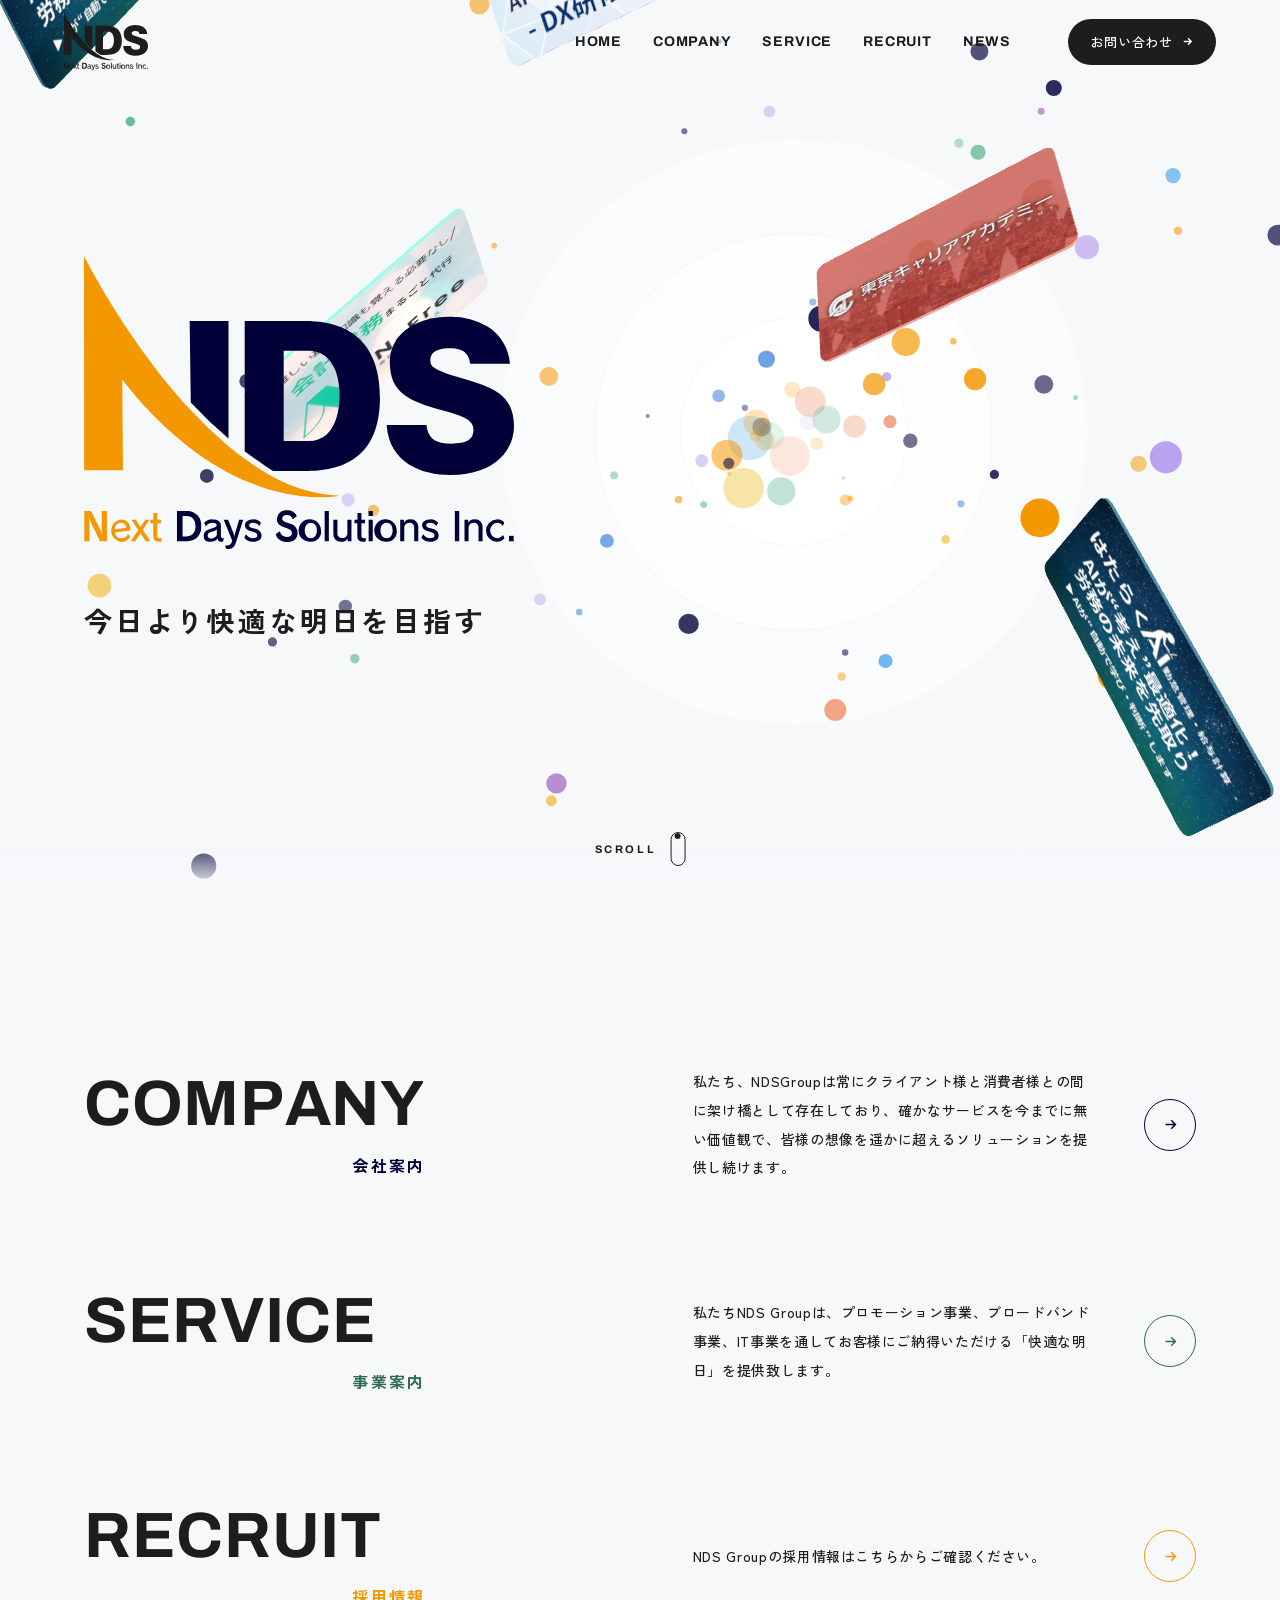
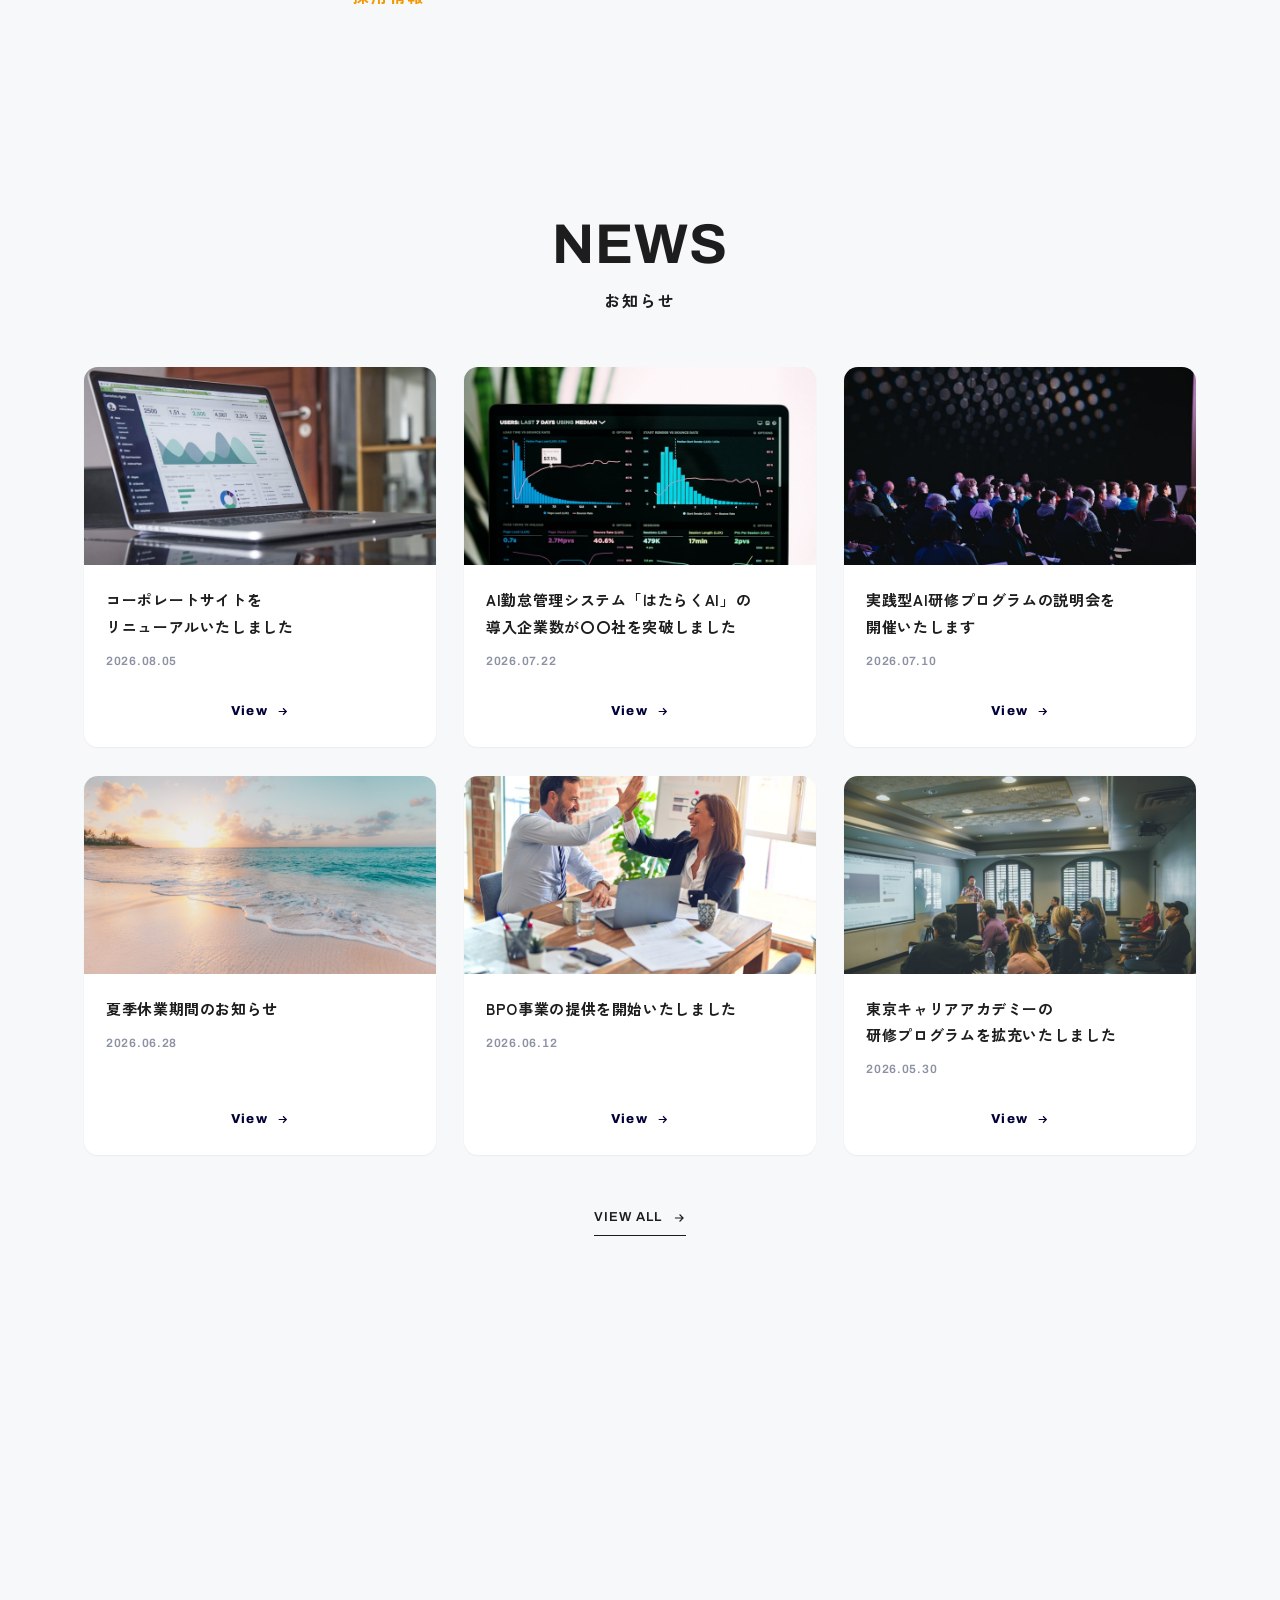
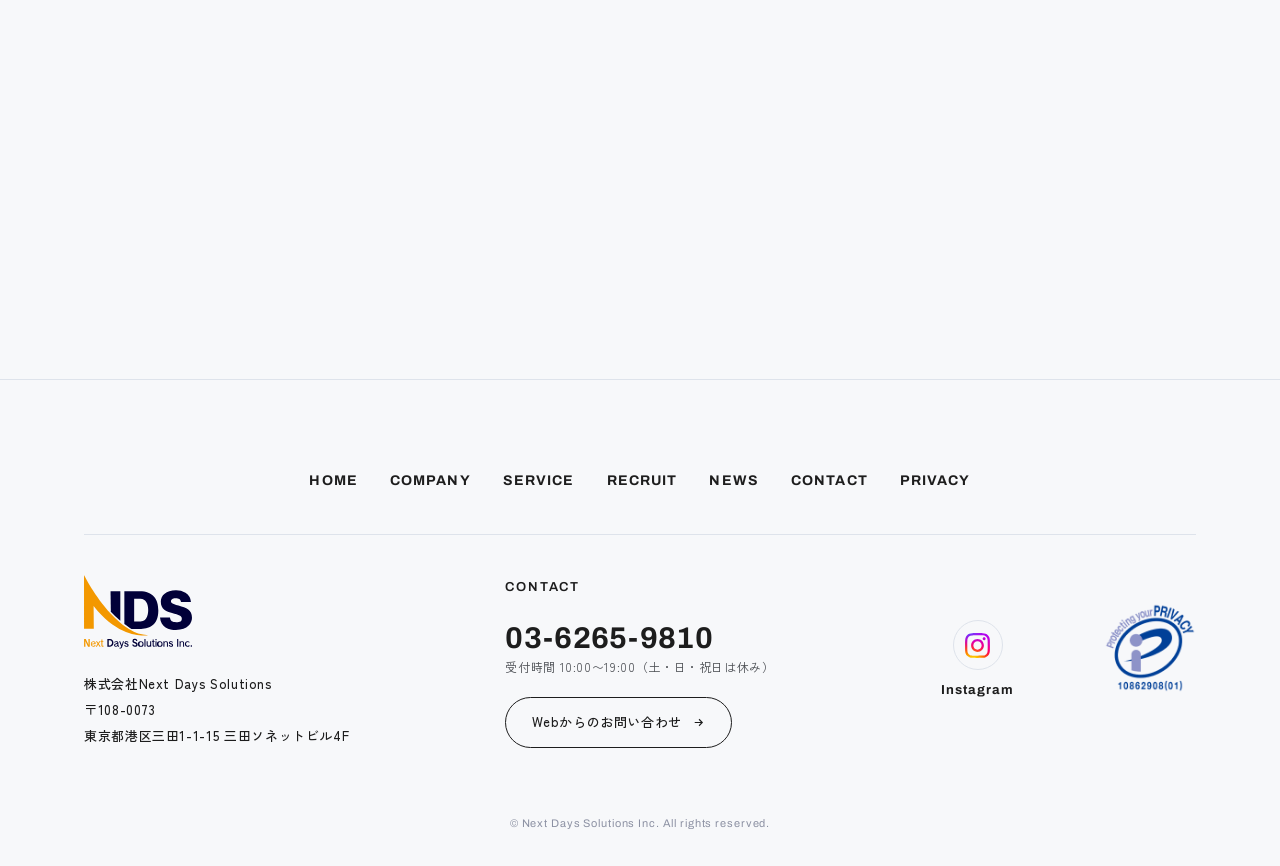
==== index.html @ 4b9d75e2 "Replace with new NDS website" ====
<!DOCTYPE html>
<html lang="ja">

<head>
  <meta charset="UTF-8">
  <meta name="viewport" content="width=device-width, initial-scale=1">
  <title>株式会社Next Days Solutions｜今日より快適な明日を目指す</title>
  <meta name="description" content="株式会社Next Days Solutions（ネクストデイズソリューションズ）は、AIサービス・キャリア支援・研修事業を通じて、今日より快適な明日を提供します。">

  <link rel="icon" type="image/png" href="image/favicon.png">
  <link rel="apple-touch-icon" href="image/favicon.png">

  <link rel="preconnect" href="https://fonts.googleapis.com">
  <link rel="preconnect" href="https://fonts.gstatic.com" crossorigin>
  <link href="https://fonts.googleapis.com/css2?family=Archivo:wght@500;600;700;800&family=Zen+Kaku+Gothic+New:wght@400;500;700;900&display=swap" rel="stylesheet">

  <link rel="stylesheet" href="css/base.css">
  <link rel="stylesheet" href="css/layout.css">
  <link rel="stylesheet" href="css/home.css">
  <link rel="stylesheet" href="css/splash.css">

  <script>
    /*
     * オープニングを再生する可能性がある間は、描画前に TOP を伏せておく。
     * DOMContentLoaded を待つと、その一瞬だけ TOP が見えてしまう。
     */
    (function () {
      var play = true;

      try {
        if (sessionStorage.getItem('nds_splash_shown')) play = false;
      } catch (e) { /* 取得できない場合は再生する */ }

      if (window.matchMedia('(prefers-reduced-motion: reduce)').matches) play = false;

      if (play) document.documentElement.className += ' splash-pending';
    })();
  </script>
</head>

<body>

  <!-- ============ オープニング ============ -->
  <div class="splash" aria-hidden="true">
    <span class="splash__ring"></span>
    <div class="splash__logo">
      <svg xmlns="http://www.w3.org/2000/svg" viewBox="0 0 71.72985 48.90389">
          <path class="lg-hole" d="M37.45639,15.80941H33.313V30.871h4.14336c5.17922,0,5.17922-6.75273,5.17922-7.65539C42.63561,19.32578,41.14654,15.80941,37.45639,15.80941Z" />
          <path class="lg-text" d="M36.87382,10.83039H26.80667V32.56653c.9951.72152,3.70022,2.66542,4.72764,3.28349h5.33951c5.85881,0,12.49479-1.8674,12.49479-12.26074C49.36861,16.245,46.0342,10.83039,36.87382,10.83039ZM37.45639,30.871H33.313V15.80941h4.14336c3.69015,0,5.17922,3.51637,5.17922,7.40617C42.63561,24.11824,42.63561,30.871,37.45639,30.871Z" />
          <path class="lg-text" d="M62.76347,20.3216c-4.56427-1.36923-4.98517-1.86714-4.98517-2.925,0-1.77374,2.03933-1.99161,3.17221-1.99161,1.84531,0,3.26972.52894,3.46375,2.58266h6.636a8.01694,8.01694,0,0,0-3.6578-6.19246,12.43437,12.43437,0,0,0-6.40909-1.64926c-6.40961,0-9.97036,3.54745-9.97036,7.53066,0,5.16589,3.23688,6.59722,9.03154,8.122,4.27271,1.12027,4.92,1.96056,4.92,3.20505,0,1.58715-1.03584,2.30319-3.72246,2.30319-2.58959,0-3.8518-.84026-4.111-3.11214h-6.636c.38858,6.41061,5.98869,8.34012,10.58531,8.34012,7.93052,0,10.64949-4.60585,10.64949-8.09117C71.72985,22.998,68.13672,21.93978,62.76347,20.3216Z" />
          <path class="lg-text" d="M24.09977,30.45879V10.83039H17.626l.18829,13.62842A68.4026,68.4026,0,0,0,24.09977,30.45879Z" />
          <path class="lg-mark" d="M24.09977,31.72867a68.40114,68.40114,0,0,1-6.28547-6C7.13805,14.24166,0,0,0,0L.02566,35.73846H6.50455L6.37716,20.62373C24.66364,44.01189,42.63561,39.98844,42.63561,39.98844A26.39159,26.39159,0,0,1,29.84113,35.85c-1.02742-.61807-2.03936-1.29208-3.03446-2.0136Q25.43068,32.8387,24.09977,31.72867Z" />
          <path class="lg-mark" d="M2.68314,47.59078,1.248,44.68006A8.36205,8.36205,0,0,1,.8317,43.49642H.81313c.031.31687.11806,1.16422.11806,1.753v2.34138H.05513V42.54566H1.16722L2.60239,45.437a6.66053,6.66053,0,0,1,.45971,1.15775l.02487.00647a14.25209,14.25209,0,0,1-.13049-1.63645V42.54566h.86976v5.04512Z" />
          <path class="lg-mark" d="M5.1425,46.1419a1.04146,1.04146,0,0,0,1.081.95093,1.25428,1.25428,0,0,0,1.13074-.69863l.34787.4528A1.66623,1.66623,0,0,1,6.18,47.66847a1.87866,1.87866,0,0,1-.01857-3.73218A1.55845,1.55845,0,0,1,7.727,45.68261v.11006Zm1.01269-1.63645A1.01851,1.01851,0,0,0,5.13006,45.6051l1.94454-.27172A.88539.88539,0,0,0,6.15519,44.50545Z" />
          <path class="lg-mark" d="M10.31079,47.59078l-.8822-1.34531-.88841,1.34531H7.7884l1.2488-1.88227L7.90645,44.014H8.652l.78279,1.18364L10.2176,44.014h.7207L9.82621,45.68261l1.24871,1.90817Z" />
          <path class="lg-mark" d="M12.87611,47.66847c-.98782,0-1.32955-.21994-1.32955-1.0155V44.57666H11.062V44.014h.50945V42.88842h.6523V44.014h.60885v.56269h-.60885V46.5235c0,.50459.0994.54344.79522.54344Z" />
          <path class="lg-text" d="M17.28,47.59078H15.5094V42.54566h1.74582a2.27186,2.27186,0,0,1,2.28627,2.52248A2.26392,2.26392,0,0,1,17.28,47.59078Zm-.13662-4.23013h-.702V46.7758h.72691c.90085,0,1.44131-.69847,1.44131-1.71414C18.60956,43.99455,18.038,43.36065,17.14338,43.36065Z" />
          <path class="lg-text" d="M23.19991,47.62962a1.19168,1.19168,0,0,1-.25477.03237.58064.58064,0,0,1-.63986-.49812,1.51754,1.51754,0,0,1-1.26737.5046c-.702,0-1.05-.34276-1.06243-.938v-.03867c0-.69216.45357-1.04139,1.19284-1.20971.50945-.12282.963-.31686.963-.51737,0-.3557-.25476-.46576-.73313-.46576a1.39021,1.39021,0,0,0-1.06856.56917l-.292-.51738a1.74471,1.74471,0,0,1,1.404-.61447c.90085,0,1.39787.32333,1.39787,1.08023v1.701c0,.24583.11806.35588.30443.35588a.744.744,0,0,0,.19259-.03237Zm-1.03756-2.018a1.94989,1.94989,0,0,1-.82623.36865c-.4287.10988-.702.24582-.702.64684v.03885c.01857.29744.19259.44633.54667.44633a1.07167,1.07167,0,0,0,.9816-.57581Z" />
          <path class="lg-text" d="M25.31779,47.869c-.24855.75672-.67095,1.03491-1.59667,1.03491l-.18016-.61447h.09941c.72069,0,.86354-.14225,1.08721-.79557L23.31107,44.014H24.038l.86976,2.14735a3.40376,3.40376,0,0,1,.12427.40749c.01866.09063.031.17462.04344.2523h.00622a4.61273,4.61273,0,0,1,.14293-.65979l.65852-2.14735h.67716Z" />
          <path class="lg-text" d="M28.19989,47.66847a1.75316,1.75316,0,0,1-1.46-.72453l.30442-.5368a1.45518,1.45518,0,0,0,1.168.67274c.47215,0,.70826-.16184.70826-.44633,0-.33646-.2672-.51755-.90707-.6598-.82631-.18108-1.16174-.54974-1.16174-1.04786,0-.58211.47836-.9896,1.32324-.9896a1.55486,1.55486,0,0,1,1.342.58211l-.28577.524a1.25467,1.25467,0,0,0-1.06243-.54991c-.41005,0-.63987.14872-.63987.40749,0,.23936.15528.37513.73305.51108.92572.207,1.34821.56916,1.34821,1.216C29.61019,47.28039,29.14417,47.66847,28.19989,47.66847Z" />
          <path class="lg-text" d="M33.8462,47.71378a1.84212,1.84212,0,0,1-1.88245-1.31311l.69591-.48518a1.32971,1.32971,0,0,0,1.18654.97683c.54667,0,.845-.25877.845-.64685,0-.36235-.21125-.57563-.72078-.76984l-.70187-.25213c-.75809-.28466-1.106-.65332-1.106-1.37137a1.48457,1.48457,0,0,1,1.64633-1.42947,1.60433,1.60433,0,0,1,1.68372,1.00255l-.67725.5046a.98593.98593,0,0,0-.9753-.71158c-.522,0-.78909.26525-.78909.58875,0,.27155.18024.45264.61516.60154l.74548.25212a1.52224,1.52224,0,0,1,1.2178,1.48773C35.62941,47.1315,34.98929,47.71378,33.8462,47.71378Z" />
          <path class="lg-text" d="M37.8403,47.66847a1.874,1.874,0,1,1,1.70221-1.86933A1.67528,1.67528,0,0,1,37.8403,47.66847Zm0-3.15007c-.57155,0-1.0126.47222-1.0126,1.28074,0,.802.441,1.29369,1.0126,1.29369.59642,0,1.0126-.4787,1.0126-1.29369C38.8529,44.99062,38.43672,44.5184,37.8403,44.5184Z" />
          <path class="lg-text" d="M40.14455,47.59078V42.54566h.702v5.04512Z" />
          <path class="lg-text" d="M43.99,47.59078v-.485a1.23883,1.23883,0,0,1-1.137.56269,1.17574,1.17574,0,0,1-1.25485-1.20954V44.014h.67717v2.28312a.71152.71152,0,0,0,.74548.76337.923.923,0,0,0,.91329-.65979V44.014h.68347v3.57681Z" />
          <path class="lg-text" d="M46.92782,47.66847c-.98773,0-1.32947-.21994-1.32947-1.0155V44.57666h-.48449V44.014h.50937V42.88842h.65229V44.014h.60886v.56269h-.60886V46.5235c0,.50459.09949.54344.79523.54344Z" />
          <path class="lg-text" d="M47.46819,43.393v-.84736h.72061V43.393Zm.01244,4.19776V44.014h.6896v3.57681Z" />
          <path class="lg-text" d="M50.46852,47.66847a1.874,1.874,0,1,1,1.70221-1.86933A1.67528,1.67528,0,0,1,50.46852,47.66847Zm0-3.15007c-.57155,0-1.0126.47222-1.0126,1.28074,0,.802.44105,1.29369,1.0126,1.29369.59642,0,1.0126-.4787,1.0126-1.29369C51.48112,44.99062,51.06494,44.5184,50.46852,44.5184Z" />
          <path class="lg-text" d="M55.084,47.59078V45.28159a.70835.70835,0,0,0-.74548-.76319.92043.92043,0,0,0-.91329.65979v2.41259h-.67716V44.014h.62129v.49148a1.21053,1.21053,0,0,1,1.14309-.56916,1.18422,1.18422,0,0,1,1.24872,1.23542v2.41907Z" />
          <path class="lg-text" d="M57.74855,47.66847a1.75373,1.75373,0,0,1-1.46013-.72453l.30443-.5368a1.45554,1.45554,0,0,0,1.168.67274c.47223,0,.70834-.16184.70834-.44633,0-.33646-.26712-.51755-.90715-.6598-.82623-.18108-1.16166-.54974-1.16166-1.04786,0-.58211.47836-.9896,1.32333-.9896a1.555,1.555,0,0,1,1.3419.58211l-.28586.524a1.2544,1.2544,0,0,0-1.06234-.54991c-.41,0-.63986.14872-.63986.40749,0,.23936.15536.37513.733.51108.92572.207,1.34821.56916,1.34821,1.216C59.15877,47.28039,58.69284,47.66847,57.74855,47.66847Z" />
          <path class="lg-text" d="M61.86029,47.59078V42.54566h.73321v5.04512Z" />
          <path class="lg-text" d="M65.81121,47.59078V45.28159a.70836.70836,0,0,0-.74549-.76319.92043.92043,0,0,0-.91328.65979v2.41259h-.67717V44.014h.62129v.49148a1.21055,1.21055,0,0,1,1.1431-.56916,1.18422,1.18422,0,0,1,1.24872,1.23542v2.41907Z" />
          <path class="lg-text" d="M68.81136,47.66847a1.86981,1.86981,0,0,1,0-3.73218,1.64061,1.64061,0,0,1,1.29216.52384l-.24225.56934a1.14253,1.14253,0,0,0-.96916-.51107,1.29149,1.29149,0,0,0,.00613,2.568,1.20123,1.20123,0,0,0,1.00034-.524l.24225.53049A1.59132,1.59132,0,0,1,68.81136,47.66847Z" />
          <path class="lg-text" d="M70.89806,47.59078v-.90544h.77666v.90544Z" />
      </svg>
    </div>
  </div>

  <!-- ============ ヘッダー ============ -->
  <header class="header">
    <div class="header__inner">
      <a class="header__logo" href="index.html" aria-label="株式会社Next Days Solutions ホーム">
        <svg xmlns="http://www.w3.org/2000/svg" viewBox="0 0 71.72985 48.90389" role="img">
          <title>Next Days Solutions</title>
        <path class="lg-hole" d="M37.45639,15.80941H33.313V30.871h4.14336c5.17922,0,5.17922-6.75273,5.17922-7.65539C42.63561,19.32578,41.14654,15.80941,37.45639,15.80941Z" />
        <path class="lg-text" d="M36.87382,10.83039H26.80667V32.56653c.9951.72152,3.70022,2.66542,4.72764,3.28349h5.33951c5.85881,0,12.49479-1.8674,12.49479-12.26074C49.36861,16.245,46.0342,10.83039,36.87382,10.83039ZM37.45639,30.871H33.313V15.80941h4.14336c3.69015,0,5.17922,3.51637,5.17922,7.40617C42.63561,24.11824,42.63561,30.871,37.45639,30.871Z" />
        <path class="lg-text" d="M62.76347,20.3216c-4.56427-1.36923-4.98517-1.86714-4.98517-2.925,0-1.77374,2.03933-1.99161,3.17221-1.99161,1.84531,0,3.26972.52894,3.46375,2.58266h6.636a8.01694,8.01694,0,0,0-3.6578-6.19246,12.43437,12.43437,0,0,0-6.40909-1.64926c-6.40961,0-9.97036,3.54745-9.97036,7.53066,0,5.16589,3.23688,6.59722,9.03154,8.122,4.27271,1.12027,4.92,1.96056,4.92,3.20505,0,1.58715-1.03584,2.30319-3.72246,2.30319-2.58959,0-3.8518-.84026-4.111-3.11214h-6.636c.38858,6.41061,5.98869,8.34012,10.58531,8.34012,7.93052,0,10.64949-4.60585,10.64949-8.09117C71.72985,22.998,68.13672,21.93978,62.76347,20.3216Z" />
        <path class="lg-text" d="M24.09977,30.45879V10.83039H17.626l.18829,13.62842A68.4026,68.4026,0,0,0,24.09977,30.45879Z" />
        <path class="lg-mark" d="M24.09977,31.72867a68.40114,68.40114,0,0,1-6.28547-6C7.13805,14.24166,0,0,0,0L.02566,35.73846H6.50455L6.37716,20.62373C24.66364,44.01189,42.63561,39.98844,42.63561,39.98844A26.39159,26.39159,0,0,1,29.84113,35.85c-1.02742-.61807-2.03936-1.29208-3.03446-2.0136Q25.43068,32.8387,24.09977,31.72867Z" />
        <path class="lg-mark" d="M2.68314,47.59078,1.248,44.68006A8.36205,8.36205,0,0,1,.8317,43.49642H.81313c.031.31687.11806,1.16422.11806,1.753v2.34138H.05513V42.54566H1.16722L2.60239,45.437a6.66053,6.66053,0,0,1,.45971,1.15775l.02487.00647a14.25209,14.25209,0,0,1-.13049-1.63645V42.54566h.86976v5.04512Z" />
        <path class="lg-mark" d="M5.1425,46.1419a1.04146,1.04146,0,0,0,1.081.95093,1.25428,1.25428,0,0,0,1.13074-.69863l.34787.4528A1.66623,1.66623,0,0,1,6.18,47.66847a1.87866,1.87866,0,0,1-.01857-3.73218A1.55845,1.55845,0,0,1,7.727,45.68261v.11006Zm1.01269-1.63645A1.01851,1.01851,0,0,0,5.13006,45.6051l1.94454-.27172A.88539.88539,0,0,0,6.15519,44.50545Z" />
        <path class="lg-mark" d="M10.31079,47.59078l-.8822-1.34531-.88841,1.34531H7.7884l1.2488-1.88227L7.90645,44.014H8.652l.78279,1.18364L10.2176,44.014h.7207L9.82621,45.68261l1.24871,1.90817Z" />
        <path class="lg-mark" d="M12.87611,47.66847c-.98782,0-1.32955-.21994-1.32955-1.0155V44.57666H11.062V44.014h.50945V42.88842h.6523V44.014h.60885v.56269h-.60885V46.5235c0,.50459.0994.54344.79522.54344Z" />
        <path class="lg-text" d="M17.28,47.59078H15.5094V42.54566h1.74582a2.27186,2.27186,0,0,1,2.28627,2.52248A2.26392,2.26392,0,0,1,17.28,47.59078Zm-.13662-4.23013h-.702V46.7758h.72691c.90085,0,1.44131-.69847,1.44131-1.71414C18.60956,43.99455,18.038,43.36065,17.14338,43.36065Z" />
        <path class="lg-text" d="M23.19991,47.62962a1.19168,1.19168,0,0,1-.25477.03237.58064.58064,0,0,1-.63986-.49812,1.51754,1.51754,0,0,1-1.26737.5046c-.702,0-1.05-.34276-1.06243-.938v-.03867c0-.69216.45357-1.04139,1.19284-1.20971.50945-.12282.963-.31686.963-.51737,0-.3557-.25476-.46576-.73313-.46576a1.39021,1.39021,0,0,0-1.06856.56917l-.292-.51738a1.74471,1.74471,0,0,1,1.404-.61447c.90085,0,1.39787.32333,1.39787,1.08023v1.701c0,.24583.11806.35588.30443.35588a.744.744,0,0,0,.19259-.03237Zm-1.03756-2.018a1.94989,1.94989,0,0,1-.82623.36865c-.4287.10988-.702.24582-.702.64684v.03885c.01857.29744.19259.44633.54667.44633a1.07167,1.07167,0,0,0,.9816-.57581Z" />
        <path class="lg-text" d="M25.31779,47.869c-.24855.75672-.67095,1.03491-1.59667,1.03491l-.18016-.61447h.09941c.72069,0,.86354-.14225,1.08721-.79557L23.31107,44.014H24.038l.86976,2.14735a3.40376,3.40376,0,0,1,.12427.40749c.01866.09063.031.17462.04344.2523h.00622a4.61273,4.61273,0,0,1,.14293-.65979l.65852-2.14735h.67716Z" />
        <path class="lg-text" d="M28.19989,47.66847a1.75316,1.75316,0,0,1-1.46-.72453l.30442-.5368a1.45518,1.45518,0,0,0,1.168.67274c.47215,0,.70826-.16184.70826-.44633,0-.33646-.2672-.51755-.90707-.6598-.82631-.18108-1.16174-.54974-1.16174-1.04786,0-.58211.47836-.9896,1.32324-.9896a1.55486,1.55486,0,0,1,1.342.58211l-.28577.524a1.25467,1.25467,0,0,0-1.06243-.54991c-.41005,0-.63987.14872-.63987.40749,0,.23936.15528.37513.73305.51108.92572.207,1.34821.56916,1.34821,1.216C29.61019,47.28039,29.14417,47.66847,28.19989,47.66847Z" />
        <path class="lg-text" d="M33.8462,47.71378a1.84212,1.84212,0,0,1-1.88245-1.31311l.69591-.48518a1.32971,1.32971,0,0,0,1.18654.97683c.54667,0,.845-.25877.845-.64685,0-.36235-.21125-.57563-.72078-.76984l-.70187-.25213c-.75809-.28466-1.106-.65332-1.106-1.37137a1.48457,1.48457,0,0,1,1.64633-1.42947,1.60433,1.60433,0,0,1,1.68372,1.00255l-.67725.5046a.98593.98593,0,0,0-.9753-.71158c-.522,0-.78909.26525-.78909.58875,0,.27155.18024.45264.61516.60154l.74548.25212a1.52224,1.52224,0,0,1,1.2178,1.48773C35.62941,47.1315,34.98929,47.71378,33.8462,47.71378Z" />
        <path class="lg-text" d="M37.8403,47.66847a1.874,1.874,0,1,1,1.70221-1.86933A1.67528,1.67528,0,0,1,37.8403,47.66847Zm0-3.15007c-.57155,0-1.0126.47222-1.0126,1.28074,0,.802.441,1.29369,1.0126,1.29369.59642,0,1.0126-.4787,1.0126-1.29369C38.8529,44.99062,38.43672,44.5184,37.8403,44.5184Z" />
        <path class="lg-text" d="M40.14455,47.59078V42.54566h.702v5.04512Z" />
        <path class="lg-text" d="M43.99,47.59078v-.485a1.23883,1.23883,0,0,1-1.137.56269,1.17574,1.17574,0,0,1-1.25485-1.20954V44.014h.67717v2.28312a.71152.71152,0,0,0,.74548.76337.923.923,0,0,0,.91329-.65979V44.014h.68347v3.57681Z" />
        <path class="lg-text" d="M46.92782,47.66847c-.98773,0-1.32947-.21994-1.32947-1.0155V44.57666h-.48449V44.014h.50937V42.88842h.65229V44.014h.60886v.56269h-.60886V46.5235c0,.50459.09949.54344.79523.54344Z" />
        <path class="lg-text" d="M47.46819,43.393v-.84736h.72061V43.393Zm.01244,4.19776V44.014h.6896v3.57681Z" />
        <path class="lg-text" d="M50.46852,47.66847a1.874,1.874,0,1,1,1.70221-1.86933A1.67528,1.67528,0,0,1,50.46852,47.66847Zm0-3.15007c-.57155,0-1.0126.47222-1.0126,1.28074,0,.802.44105,1.29369,1.0126,1.29369.59642,0,1.0126-.4787,1.0126-1.29369C51.48112,44.99062,51.06494,44.5184,50.46852,44.5184Z" />
        <path class="lg-text" d="M55.084,47.59078V45.28159a.70835.70835,0,0,0-.74548-.76319.92043.92043,0,0,0-.91329.65979v2.41259h-.67716V44.014h.62129v.49148a1.21053,1.21053,0,0,1,1.14309-.56916,1.18422,1.18422,0,0,1,1.24872,1.23542v2.41907Z" />
        <path class="lg-text" d="M57.74855,47.66847a1.75373,1.75373,0,0,1-1.46013-.72453l.30443-.5368a1.45554,1.45554,0,0,0,1.168.67274c.47223,0,.70834-.16184.70834-.44633,0-.33646-.26712-.51755-.90715-.6598-.82623-.18108-1.16166-.54974-1.16166-1.04786,0-.58211.47836-.9896,1.32333-.9896a1.555,1.555,0,0,1,1.3419.58211l-.28586.524a1.2544,1.2544,0,0,0-1.06234-.54991c-.41,0-.63986.14872-.63986.40749,0,.23936.15536.37513.733.51108.92572.207,1.34821.56916,1.34821,1.216C59.15877,47.28039,58.69284,47.66847,57.74855,47.66847Z" />
        <path class="lg-text" d="M61.86029,47.59078V42.54566h.73321v5.04512Z" />
        <path class="lg-text" d="M65.81121,47.59078V45.28159a.70836.70836,0,0,0-.74549-.76319.92043.92043,0,0,0-.91328.65979v2.41259h-.67717V44.014h.62129v.49148a1.21055,1.21055,0,0,1,1.1431-.56916,1.18422,1.18422,0,0,1,1.24872,1.23542v2.41907Z" />
        <path class="lg-text" d="M68.81136,47.66847a1.86981,1.86981,0,0,1,0-3.73218,1.64061,1.64061,0,0,1,1.29216.52384l-.24225.56934a1.14253,1.14253,0,0,0-.96916-.51107,1.29149,1.29149,0,0,0,.00613,2.568,1.20123,1.20123,0,0,0,1.00034-.524l.24225.53049A1.59132,1.59132,0,0,1,68.81136,47.66847Z" />
        <path class="lg-text" d="M70.89806,47.59078v-.90544h.77666v.90544Z" />
        </svg>
      </a>

      <nav class="header__nav">
        <a href="index.html">HOME</a>
        <a href="company.html">COMPANY</a>
        <a href="service.html">SERVICE</a>
        <a href="recruit.html">RECRUIT</a>
        <a href="news.html">NEWS</a>
      </nav>

      <a class="header__cta" href="contact.html">
        お問い合わせ
        <svg width="13" height="13" viewBox="0 0 24 24" fill="none" stroke="currentColor" stroke-width="2.4" aria-hidden="true">
          <path d="M5 12h14M13 6l6 6-6 6" />
        </svg>
      </a>

      <button class="burger" type="button" aria-label="メニューを開く" aria-expanded="false" aria-controls="drawer">
        <span></span><span></span><span></span>
      </button>
    </div>
  </header>

  <!-- ============ ドロワー（SP） ============ -->
  <nav class="drawer" id="drawer">
    <ul class="drawer__list">
      <li><a href="index.html">HOME<span>ホーム</span></a></li>
      <li><a href="company.html">COMPANY<span>会社案内</span></a></li>
      <li><a href="service.html">SERVICE<span>事業案内</span></a></li>
      <li><a href="recruit.html">RECRUIT<span>採用情報</span></a></li>
      <li><a href="news.html">NEWS<span>お知らせ</span></a></li>
      <li><a href="contact.html">CONTACT<span>お問い合わせ</span></a></li>
      <li><a href="privacy.html">PRIVACY<span>個人情報保護方針</span></a></li>
    </ul>
  </nav>

  <main>

    <!-- ============ 1. ファーストビュー ============ -->
    <section class="fv">
      <canvas class="fv__scene" id="fv-scene" aria-hidden="true"></canvas>
      <canvas class="fv__cards" id="fv-cards" aria-hidden="true"></canvas>

      <div class="fv__inner">
        <h1 class="fv__logo">
          <svg xmlns="http://www.w3.org/2000/svg" viewBox="0 0 71.72985 48.90389" role="img">
            <title>株式会社Next Days Solutions</title>
          <path class="lg-hole" d="M37.45639,15.80941H33.313V30.871h4.14336c5.17922,0,5.17922-6.75273,5.17922-7.65539C42.63561,19.32578,41.14654,15.80941,37.45639,15.80941Z" />
          <path class="lg-text" d="M36.87382,10.83039H26.80667V32.56653c.9951.72152,3.70022,2.66542,4.72764,3.28349h5.33951c5.85881,0,12.49479-1.8674,12.49479-12.26074C49.36861,16.245,46.0342,10.83039,36.87382,10.83039ZM37.45639,30.871H33.313V15.80941h4.14336c3.69015,0,5.17922,3.51637,5.17922,7.40617C42.63561,24.11824,42.63561,30.871,37.45639,30.871Z" />
          <path class="lg-text" d="M62.76347,20.3216c-4.56427-1.36923-4.98517-1.86714-4.98517-2.925,0-1.77374,2.03933-1.99161,3.17221-1.99161,1.84531,0,3.26972.52894,3.46375,2.58266h6.636a8.01694,8.01694,0,0,0-3.6578-6.19246,12.43437,12.43437,0,0,0-6.40909-1.64926c-6.40961,0-9.97036,3.54745-9.97036,7.53066,0,5.16589,3.23688,6.59722,9.03154,8.122,4.27271,1.12027,4.92,1.96056,4.92,3.20505,0,1.58715-1.03584,2.30319-3.72246,2.30319-2.58959,0-3.8518-.84026-4.111-3.11214h-6.636c.38858,6.41061,5.98869,8.34012,10.58531,8.34012,7.93052,0,10.64949-4.60585,10.64949-8.09117C71.72985,22.998,68.13672,21.93978,62.76347,20.3216Z" />
          <path class="lg-text" d="M24.09977,30.45879V10.83039H17.626l.18829,13.62842A68.4026,68.4026,0,0,0,24.09977,30.45879Z" />
          <path class="lg-mark" d="M24.09977,31.72867a68.40114,68.40114,0,0,1-6.28547-6C7.13805,14.24166,0,0,0,0L.02566,35.73846H6.50455L6.37716,20.62373C24.66364,44.01189,42.63561,39.98844,42.63561,39.98844A26.39159,26.39159,0,0,1,29.84113,35.85c-1.02742-.61807-2.03936-1.29208-3.03446-2.0136Q25.43068,32.8387,24.09977,31.72867Z" />
          <path class="lg-mark" d="M2.68314,47.59078,1.248,44.68006A8.36205,8.36205,0,0,1,.8317,43.49642H.81313c.031.31687.11806,1.16422.11806,1.753v2.34138H.05513V42.54566H1.16722L2.60239,45.437a6.66053,6.66053,0,0,1,.45971,1.15775l.02487.00647a14.25209,14.25209,0,0,1-.13049-1.63645V42.54566h.86976v5.04512Z" />
          <path class="lg-mark" d="M5.1425,46.1419a1.04146,1.04146,0,0,0,1.081.95093,1.25428,1.25428,0,0,0,1.13074-.69863l.34787.4528A1.66623,1.66623,0,0,1,6.18,47.66847a1.87866,1.87866,0,0,1-.01857-3.73218A1.55845,1.55845,0,0,1,7.727,45.68261v.11006Zm1.01269-1.63645A1.01851,1.01851,0,0,0,5.13006,45.6051l1.94454-.27172A.88539.88539,0,0,0,6.15519,44.50545Z" />
          <path class="lg-mark" d="M10.31079,47.59078l-.8822-1.34531-.88841,1.34531H7.7884l1.2488-1.88227L7.90645,44.014H8.652l.78279,1.18364L10.2176,44.014h.7207L9.82621,45.68261l1.24871,1.90817Z" />
          <path class="lg-mark" d="M12.87611,47.66847c-.98782,0-1.32955-.21994-1.32955-1.0155V44.57666H11.062V44.014h.50945V42.88842h.6523V44.014h.60885v.56269h-.60885V46.5235c0,.50459.0994.54344.79522.54344Z" />
          <path class="lg-text" d="M17.28,47.59078H15.5094V42.54566h1.74582a2.27186,2.27186,0,0,1,2.28627,2.52248A2.26392,2.26392,0,0,1,17.28,47.59078Zm-.13662-4.23013h-.702V46.7758h.72691c.90085,0,1.44131-.69847,1.44131-1.71414C18.60956,43.99455,18.038,43.36065,17.14338,43.36065Z" />
          <path class="lg-text" d="M23.19991,47.62962a1.19168,1.19168,0,0,1-.25477.03237.58064.58064,0,0,1-.63986-.49812,1.51754,1.51754,0,0,1-1.26737.5046c-.702,0-1.05-.34276-1.06243-.938v-.03867c0-.69216.45357-1.04139,1.19284-1.20971.50945-.12282.963-.31686.963-.51737,0-.3557-.25476-.46576-.73313-.46576a1.39021,1.39021,0,0,0-1.06856.56917l-.292-.51738a1.74471,1.74471,0,0,1,1.404-.61447c.90085,0,1.39787.32333,1.39787,1.08023v1.701c0,.24583.11806.35588.30443.35588a.744.744,0,0,0,.19259-.03237Zm-1.03756-2.018a1.94989,1.94989,0,0,1-.82623.36865c-.4287.10988-.702.24582-.702.64684v.03885c.01857.29744.19259.44633.54667.44633a1.07167,1.07167,0,0,0,.9816-.57581Z" />
          <path class="lg-text" d="M25.31779,47.869c-.24855.75672-.67095,1.03491-1.59667,1.03491l-.18016-.61447h.09941c.72069,0,.86354-.14225,1.08721-.79557L23.31107,44.014H24.038l.86976,2.14735a3.40376,3.40376,0,0,1,.12427.40749c.01866.09063.031.17462.04344.2523h.00622a4.61273,4.61273,0,0,1,.14293-.65979l.65852-2.14735h.67716Z" />
          <path class="lg-text" d="M28.19989,47.66847a1.75316,1.75316,0,0,1-1.46-.72453l.30442-.5368a1.45518,1.45518,0,0,0,1.168.67274c.47215,0,.70826-.16184.70826-.44633,0-.33646-.2672-.51755-.90707-.6598-.82631-.18108-1.16174-.54974-1.16174-1.04786,0-.58211.47836-.9896,1.32324-.9896a1.55486,1.55486,0,0,1,1.342.58211l-.28577.524a1.25467,1.25467,0,0,0-1.06243-.54991c-.41005,0-.63987.14872-.63987.40749,0,.23936.15528.37513.73305.51108.92572.207,1.34821.56916,1.34821,1.216C29.61019,47.28039,29.14417,47.66847,28.19989,47.66847Z" />
          <path class="lg-text" d="M33.8462,47.71378a1.84212,1.84212,0,0,1-1.88245-1.31311l.69591-.48518a1.32971,1.32971,0,0,0,1.18654.97683c.54667,0,.845-.25877.845-.64685,0-.36235-.21125-.57563-.72078-.76984l-.70187-.25213c-.75809-.28466-1.106-.65332-1.106-1.37137a1.48457,1.48457,0,0,1,1.64633-1.42947,1.60433,1.60433,0,0,1,1.68372,1.00255l-.67725.5046a.98593.98593,0,0,0-.9753-.71158c-.522,0-.78909.26525-.78909.58875,0,.27155.18024.45264.61516.60154l.74548.25212a1.52224,1.52224,0,0,1,1.2178,1.48773C35.62941,47.1315,34.98929,47.71378,33.8462,47.71378Z" />
          <path class="lg-text" d="M37.8403,47.66847a1.874,1.874,0,1,1,1.70221-1.86933A1.67528,1.67528,0,0,1,37.8403,47.66847Zm0-3.15007c-.57155,0-1.0126.47222-1.0126,1.28074,0,.802.441,1.29369,1.0126,1.29369.59642,0,1.0126-.4787,1.0126-1.29369C38.8529,44.99062,38.43672,44.5184,37.8403,44.5184Z" />
          <path class="lg-text" d="M40.14455,47.59078V42.54566h.702v5.04512Z" />
          <path class="lg-text" d="M43.99,47.59078v-.485a1.23883,1.23883,0,0,1-1.137.56269,1.17574,1.17574,0,0,1-1.25485-1.20954V44.014h.67717v2.28312a.71152.71152,0,0,0,.74548.76337.923.923,0,0,0,.91329-.65979V44.014h.68347v3.57681Z" />
          <path class="lg-text" d="M46.92782,47.66847c-.98773,0-1.32947-.21994-1.32947-1.0155V44.57666h-.48449V44.014h.50937V42.88842h.65229V44.014h.60886v.56269h-.60886V46.5235c0,.50459.09949.54344.79523.54344Z" />
          <path class="lg-text" d="M47.46819,43.393v-.84736h.72061V43.393Zm.01244,4.19776V44.014h.6896v3.57681Z" />
          <path class="lg-text" d="M50.46852,47.66847a1.874,1.874,0,1,1,1.70221-1.86933A1.67528,1.67528,0,0,1,50.46852,47.66847Zm0-3.15007c-.57155,0-1.0126.47222-1.0126,1.28074,0,.802.44105,1.29369,1.0126,1.29369.59642,0,1.0126-.4787,1.0126-1.29369C51.48112,44.99062,51.06494,44.5184,50.46852,44.5184Z" />
          <path class="lg-text" d="M55.084,47.59078V45.28159a.70835.70835,0,0,0-.74548-.76319.92043.92043,0,0,0-.91329.65979v2.41259h-.67716V44.014h.62129v.49148a1.21053,1.21053,0,0,1,1.14309-.56916,1.18422,1.18422,0,0,1,1.24872,1.23542v2.41907Z" />
          <path class="lg-text" d="M57.74855,47.66847a1.75373,1.75373,0,0,1-1.46013-.72453l.30443-.5368a1.45554,1.45554,0,0,0,1.168.67274c.47223,0,.70834-.16184.70834-.44633,0-.33646-.26712-.51755-.90715-.6598-.82623-.18108-1.16166-.54974-1.16166-1.04786,0-.58211.47836-.9896,1.32333-.9896a1.555,1.555,0,0,1,1.3419.58211l-.28586.524a1.2544,1.2544,0,0,0-1.06234-.54991c-.41,0-.63986.14872-.63986.40749,0,.23936.15536.37513.733.51108.92572.207,1.34821.56916,1.34821,1.216C59.15877,47.28039,58.69284,47.66847,57.74855,47.66847Z" />
          <path class="lg-text" d="M61.86029,47.59078V42.54566h.73321v5.04512Z" />
          <path class="lg-text" d="M65.81121,47.59078V45.28159a.70836.70836,0,0,0-.74549-.76319.92043.92043,0,0,0-.91328.65979v2.41259h-.67717V44.014h.62129v.49148a1.21055,1.21055,0,0,1,1.1431-.56916,1.18422,1.18422,0,0,1,1.24872,1.23542v2.41907Z" />
          <path class="lg-text" d="M68.81136,47.66847a1.86981,1.86981,0,0,1,0-3.73218,1.64061,1.64061,0,0,1,1.29216.52384l-.24225.56934a1.14253,1.14253,0,0,0-.96916-.51107,1.29149,1.29149,0,0,0,.00613,2.568,1.20123,1.20123,0,0,0,1.00034-.524l.24225.53049A1.59132,1.59132,0,0,1,68.81136,47.66847Z" />
          <path class="lg-text" d="M70.89806,47.59078v-.90544h.77666v.90544Z" />
          </svg>
        </h1>

        <p class="fv__copy split-text">今日より快適な明日を目指す</p>
      </div>

      <div class="fv__scroll" aria-hidden="true">
        <span>SCROLL</span>
        <i></i>
      </div>
    </section>

    <!-- ============ 3. 3つの導線 ============ -->
    <section class="gateway">
      <div class="gateway__inner">
        <a class="gate" href="company.html" style="--gate-c: #010038;">
          <span class="gate__wrap">
            <span class="gate__body">
              <span class="gate__en">
                <span class="gate__en-in">COMPANY</span>
                <span class="gate__en-out" aria-hidden="true">COMPANY</span>
              </span>
              <span class="gate__ja">会社案内</span>
            </span>
            <span class="gate__text">私たち、NDSGroupは常にクライアント様と消費者様との間に架け橋として存在しており、確かなサービスを今までに無い価値観で、皆様の想像を遥かに超えるソリューションを提供し続けます。</span>
            <span class="gate__arrow">
              <svg viewBox="0 0 24 24" fill="none" stroke="currentColor" stroke-width="2" aria-hidden="true">
                <path d="M5 12h14M13 6l6 6-6 6" />
              </svg>
            </span>
          </span>
        </a>

        <a class="gate" href="service.html" style="--gate-c: #2f6b52;">
          <span class="gate__wrap">
            <span class="gate__body">
              <span class="gate__en">
                <span class="gate__en-in">SERVICE</span>
                <span class="gate__en-out" aria-hidden="true">SERVICE</span>
              </span>
              <span class="gate__ja">事業案内</span>
            </span>
            <span class="gate__text">私たちNDS Groupは、プロモーション事業、ブロードバンド事業、IT事業を通してお客様にご納得いただける「快適な明日」を提供致します。</span>
            <span class="gate__arrow">
              <svg viewBox="0 0 24 24" fill="none" stroke="currentColor" stroke-width="2" aria-hidden="true">
                <path d="M5 12h14M13 6l6 6-6 6" />
              </svg>
            </span>
          </span>
        </a>

        <a class="gate" href="recruit.html" style="--gate-c: #f39800;">
          <span class="gate__wrap">
            <span class="gate__body">
              <span class="gate__en">
                <span class="gate__en-in">RECRUIT</span>
                <span class="gate__en-out" aria-hidden="true">RECRUIT</span>
              </span>
              <span class="gate__ja">採用情報</span>
            </span>
            <span class="gate__text">NDS Groupの採用情報はこちらからご確認ください。</span>
            <span class="gate__arrow">
              <svg viewBox="0 0 24 24" fill="none" stroke="currentColor" stroke-width="2" aria-hidden="true">
                <path d="M5 12h14M13 6l6 6-6 6" />
              </svg>
            </span>
          </span>
        </a>
      </div>
    </section>

    <!-- ============ 4. NEWS ============ -->
    <section class="section news">
      <div class="inner">
        <div class="news__head reveal">
          <h2 class="news__en">NEWS</h2>
          <p class="news__ja">お知らせ</p>
        </div>

        <ul class="news__grid reveal" style="--d: .1s;">
          <li class="news-card">
            <a href="news-detail.html">
              <span class="news-card__thumb">
                <img src="image/news/news-01.jpg" alt="" width="800" height="450" loading="lazy">
              </span>
              <span class="news-card__body">
                <span class="news-card__title">コーポレートサイトをリニューアルいたしました</span>
                <time class="news-card__date" datetime="2026-08-05">2026.08.05</time>
                <span class="news-card__btn">
                  View
                  <svg viewBox="0 0 24 24" fill="none" stroke="currentColor" stroke-width="2.2" aria-hidden="true">
                    <path d="M5 12h14M13 6l6 6-6 6" />
                  </svg>
                </span>
              </span>
            </a>
          </li>
          <li class="news-card">
            <a href="news-detail.html">
              <span class="news-card__thumb">
                <img src="image/news/news-02.jpg" alt="" width="800" height="450" loading="lazy">
              </span>
              <span class="news-card__body">
                <span class="news-card__title">AI勤怠管理システム「はたらくAI」の導入企業数が〇〇社を突破しました</span>
                <time class="news-card__date" datetime="2026-07-22">2026.07.22</time>
                <span class="news-card__btn">
                  View
                  <svg viewBox="0 0 24 24" fill="none" stroke="currentColor" stroke-width="2.2" aria-hidden="true">
                    <path d="M5 12h14M13 6l6 6-6 6" />
                  </svg>
                </span>
              </span>
            </a>
          </li>
          <li class="news-card">
            <a href="news-detail.html">
              <span class="news-card__thumb">
                <img src="image/news/news-03.jpg" alt="" width="800" height="450" loading="lazy">
              </span>
              <span class="news-card__body">
                <span class="news-card__title">実践型AI研修プログラムの説明会を開催いたします</span>
                <time class="news-card__date" datetime="2026-07-10">2026.07.10</time>
                <span class="news-card__btn">
                  View
                  <svg viewBox="0 0 24 24" fill="none" stroke="currentColor" stroke-width="2.2" aria-hidden="true">
                    <path d="M5 12h14M13 6l6 6-6 6" />
                  </svg>
                </span>
              </span>
            </a>
          </li>
          <li class="news-card">
            <a href="news-detail.html">
              <span class="news-card__thumb">
                <img src="image/news/news-04.jpg" alt="" width="800" height="450" loading="lazy">
              </span>
              <span class="news-card__body">
                <span class="news-card__title">夏季休業期間のお知らせ</span>
                <time class="news-card__date" datetime="2026-06-28">2026.06.28</time>
                <span class="news-card__btn">
                  View
                  <svg viewBox="0 0 24 24" fill="none" stroke="currentColor" stroke-width="2.2" aria-hidden="true">
                    <path d="M5 12h14M13 6l6 6-6 6" />
                  </svg>
                </span>
              </span>
            </a>
          </li>
          <li class="news-card">
            <a href="news-detail.html">
              <span class="news-card__thumb">
                <img src="image/news/news-05.jpg" alt="" width="800" height="450" loading="lazy">
              </span>
              <span class="news-card__body">
                <span class="news-card__title">BPO事業の提供を開始いたしました</span>
                <time class="news-card__date" datetime="2026-06-12">2026.06.12</time>
                <span class="news-card__btn">
                  View
                  <svg viewBox="0 0 24 24" fill="none" stroke="currentColor" stroke-width="2.2" aria-hidden="true">
                    <path d="M5 12h14M13 6l6 6-6 6" />
                  </svg>
                </span>
              </span>
            </a>
          </li>
          <li class="news-card">
            <a href="news-detail.html">
              <span class="news-card__thumb">
                <img src="image/news/news-06.jpg" alt="" width="800" height="450" loading="lazy">
              </span>
              <span class="news-card__body">
                <span class="news-card__title">東京キャリアアカデミーの研修プログラムを拡充いたしました</span>
                <time class="news-card__date" datetime="2026-05-30">2026.05.30</time>
                <span class="news-card__btn">
                  View
                  <svg viewBox="0 0 24 24" fill="none" stroke="currentColor" stroke-width="2.2" aria-hidden="true">
                    <path d="M5 12h14M13 6l6 6-6 6" />
                  </svg>
                </span>
              </span>
            </a>
          </li>
        </ul>

        <div class="news__foot reveal" style="--d: .16s;">
          <a class="news__more" href="news.html">
            VIEW ALL
            <svg width="14" height="14" viewBox="0 0 24 24" fill="none" stroke="currentColor" stroke-width="2" aria-hidden="true">
              <path d="M5 12h14M13 6l6 6-6 6" />
            </svg>
          </a>
        </div>
      </div>
    </section>

    <!-- ============ 5. CONTENTS（横流し） ============ -->
    <section class="contents" id="contents">
      <!-- 下から広がって画面を黒く覆う円 -->
      <div class="contents__veil" aria-hidden="true">
        <span class="contents__veil-circle"></span>
      </div>

      <div class="contents__sticky">
        <div class="inner contents__head">
          <h2 class="contents__en">CONTENTS</h2>
          <p class="contents__ja">コンテンツ一覧</p>
        </div>

        <div class="contents__rail">
          <div class="ct-row ct-row--a">
            <a class="ct-card" href="company.html">
              <span class="ct-card__thumb">
                <img src="image/contents/nds.png" alt="" loading="lazy">
              </span>
              <span class="ct-card__meta">
                <span class="ct-card__en">COMPANY</span>
                <span class="ct-card__ja">会社案内</span>
              </span>
            </a>
            <a class="ct-card" href="service.html">
              <span class="ct-card__thumb">
                <img src="image/contents/service.jpg" alt="" loading="lazy">
              </span>
              <span class="ct-card__meta">
                <span class="ct-card__en">SERVICE</span>
                <span class="ct-card__ja">事業案内</span>
              </span>
            </a>
            <a class="ct-card" href="https://tokyocareeracademy.com/" target="_blank" rel="noopener">
              <span class="ct-card__thumb">
                <img src="image/contents/academy.png" alt="" loading="lazy">
              </span>
              <span class="ct-card__meta">
                <span class="ct-card__en">ACADEMY<svg class="ct-card__ext" viewBox="0 0 24 24" fill="none" stroke="currentColor" stroke-width="2" aria-hidden="true"><path d="M7 17L17 7M9 7h8v8" /></svg></span>
                <span class="ct-card__ja">東京キャリアアカデミー</span>
              </span>
            </a>
            <a class="ct-card" href="https://hataraku-ai.jp/" target="_blank" rel="noopener">
              <span class="ct-card__thumb">
                <img src="image/contents/hataraku.png" alt="" loading="lazy">
              </span>
              <span class="ct-card__meta">
                <span class="ct-card__en">HATARAKU AI<svg class="ct-card__ext" viewBox="0 0 24 24" fill="none" stroke="currentColor" stroke-width="2" aria-hidden="true"><path d="M7 17L17 7M9 7h8v8" /></svg></span>
                <span class="ct-card__ja">はたらくAI</span>
              </span>
            </a>
            <a class="ct-card" href="https://www.n-free.jp/" target="_blank" rel="noopener">
              <span class="ct-card__thumb">
                <img src="image/contents/nfree.png" alt="" loading="lazy">
              </span>
              <span class="ct-card__meta">
                <span class="ct-card__en">N-FREE<svg class="ct-card__ext" viewBox="0 0 24 24" fill="none" stroke="currentColor" stroke-width="2" aria-hidden="true"><path d="M7 17L17 7M9 7h8v8" /></svg></span>
                <span class="ct-card__ja">エヌフリー</span>
              </span>
            </a>
            <a class="ct-card" href="service.html#toridori">
              <span class="ct-card__thumb">
                <img src="image/contents/toridori.jpg" alt="" loading="lazy">
              </span>
              <span class="ct-card__meta">
                <span class="ct-card__en">TORIDORI<svg class="ct-card__ext" viewBox="0 0 24 24" fill="none" stroke="currentColor" stroke-width="2" aria-hidden="true"><path d="M7 17L17 7M9 7h8v8" /></svg></span>
                <span class="ct-card__ja">toridoriリクルーティング</span>
              </span>
            </a>
            <a class="ct-card" href="company.html#history">
              <span class="ct-card__thumb">
                <img src="image/contents/history.jpg" alt="" loading="lazy">
              </span>
              <span class="ct-card__meta">
                <span class="ct-card__en">HISTORY</span>
                <span class="ct-card__ja">沿革</span>
              </span>
            </a>
            <a class="ct-card" href="privacy.html">
              <span class="ct-card__thumb">
                <img src="image/contents/privacy.jpg" alt="" loading="lazy">
              </span>
              <span class="ct-card__meta">
                <span class="ct-card__en">PRIVACY</span>
                <span class="ct-card__ja">個人情報保護方針</span>
              </span>
            </a>
          </div>

          <div class="ct-row ct-row--b">
            <a class="ct-card" href="contact.html">
              <span class="ct-card__thumb">
                <img src="image/contents/apply.jpg" alt="" loading="lazy">
              </span>
              <span class="ct-card__meta">
                <span class="ct-card__en">APPLY</span>
                <span class="ct-card__ja">応募連絡先</span>
              </span>
            </a>
            <a class="ct-card" href="company.html#environment">
              <span class="ct-card__thumb">
                <img src="image/contents/environment.jpg" alt="" loading="lazy">
              </span>
              <span class="ct-card__meta">
                <span class="ct-card__en">ENVIRONMENT</span>
                <span class="ct-card__ja">環境保護方針</span>
              </span>
            </a>
            <a class="ct-card" href="company.html#philosophy">
              <span class="ct-card__thumb">
                <img src="image/contents/philosophy.jpg" alt="" loading="lazy">
              </span>
              <span class="ct-card__meta">
                <span class="ct-card__en">PHILOSOPHY</span>
                <span class="ct-card__ja">企業理念</span>
              </span>
            </a>
            <a class="ct-card" href="pdf/DX研修.pdf" target="_blank" rel="noopener">
              <span class="ct-card__thumb">
                <img src="image/contents/dx.png" alt="" loading="lazy">
              </span>
              <span class="ct-card__meta">
                <span class="ct-card__en">AI・DX研修<svg class="ct-card__ext" viewBox="0 0 24 24" fill="none" stroke="currentColor" stroke-width="2" aria-hidden="true"><path d="M7 17L17 7M9 7h8v8" /></svg></span>
                <span class="ct-card__ja">DX研修のご案内</span>
              </span>
            </a>
            <a class="ct-card" href="service.html#bpo">
              <span class="ct-card__thumb">
                <img src="image/contents/bpo.jpg" alt="" loading="lazy">
              </span>
              <span class="ct-card__meta">
                <span class="ct-card__en">BPO<svg class="ct-card__ext" viewBox="0 0 24 24" fill="none" stroke="currentColor" stroke-width="2" aria-hidden="true"><path d="M7 17L17 7M9 7h8v8" /></svg></span>
                <span class="ct-card__ja">BPO事業</span>
              </span>
            </a>
            <a class="ct-card" href="recruit.html">
              <span class="ct-card__thumb">
                <img src="image/contents/recruit.jpg" alt="" loading="lazy">
              </span>
              <span class="ct-card__meta">
                <span class="ct-card__en">RECRUIT</span>
                <span class="ct-card__ja">採用情報</span>
              </span>
            </a>
            <a class="ct-card" href="contact.html">
              <span class="ct-card__thumb">
                <img src="image/contents/contact.jpg" alt="" loading="lazy">
              </span>
              <span class="ct-card__meta">
                <span class="ct-card__en">CONTACT</span>
                <span class="ct-card__ja">お問い合わせ</span>
              </span>
            </a>
            <a class="ct-card" href="news.html">
              <span class="ct-card__thumb">
                <img src="image/contents/news.jpg" alt="" loading="lazy">
              </span>
              <span class="ct-card__meta">
                <span class="ct-card__en">NEWS</span>
                <span class="ct-card__ja">お知らせ</span>
              </span>
            </a>
          </div>
        </div>
      </div>
    </section>

  </main>

  <!-- ============ フッター ============ -->
  <footer class="footer">
    <div class="inner">
      <nav class="footer__nav">
        <a href="index.html">HOME</a>
        <a href="company.html">COMPANY</a>
        <a href="service.html">SERVICE</a>
        <a href="recruit.html">RECRUIT</a>
        <a href="news.html">NEWS</a>
        <a href="contact.html">CONTACT</a>
        <a href="privacy.html">PRIVACY</a>
      </nav>

      <div class="footer__body">
        <div>
          <div class="footer__logo">
            <svg xmlns="http://www.w3.org/2000/svg" viewBox="0 0 71.72985 48.90389" role="img">
              <title>株式会社Next Days Solutions</title>
          <path class="lg-hole" d="M37.45639,15.80941H33.313V30.871h4.14336c5.17922,0,5.17922-6.75273,5.17922-7.65539C42.63561,19.32578,41.14654,15.80941,37.45639,15.80941Z" />
          <path class="lg-text" d="M36.87382,10.83039H26.80667V32.56653c.9951.72152,3.70022,2.66542,4.72764,3.28349h5.33951c5.85881,0,12.49479-1.8674,12.49479-12.26074C49.36861,16.245,46.0342,10.83039,36.87382,10.83039ZM37.45639,30.871H33.313V15.80941h4.14336c3.69015,0,5.17922,3.51637,5.17922,7.40617C42.63561,24.11824,42.63561,30.871,37.45639,30.871Z" />
          <path class="lg-text" d="M62.76347,20.3216c-4.56427-1.36923-4.98517-1.86714-4.98517-2.925,0-1.77374,2.03933-1.99161,3.17221-1.99161,1.84531,0,3.26972.52894,3.46375,2.58266h6.636a8.01694,8.01694,0,0,0-3.6578-6.19246,12.43437,12.43437,0,0,0-6.40909-1.64926c-6.40961,0-9.97036,3.54745-9.97036,7.53066,0,5.16589,3.23688,6.59722,9.03154,8.122,4.27271,1.12027,4.92,1.96056,4.92,3.20505,0,1.58715-1.03584,2.30319-3.72246,2.30319-2.58959,0-3.8518-.84026-4.111-3.11214h-6.636c.38858,6.41061,5.98869,8.34012,10.58531,8.34012,7.93052,0,10.64949-4.60585,10.64949-8.09117C71.72985,22.998,68.13672,21.93978,62.76347,20.3216Z" />
          <path class="lg-text" d="M24.09977,30.45879V10.83039H17.626l.18829,13.62842A68.4026,68.4026,0,0,0,24.09977,30.45879Z" />
          <path class="lg-mark" d="M24.09977,31.72867a68.40114,68.40114,0,0,1-6.28547-6C7.13805,14.24166,0,0,0,0L.02566,35.73846H6.50455L6.37716,20.62373C24.66364,44.01189,42.63561,39.98844,42.63561,39.98844A26.39159,26.39159,0,0,1,29.84113,35.85c-1.02742-.61807-2.03936-1.29208-3.03446-2.0136Q25.43068,32.8387,24.09977,31.72867Z" />
          <path class="lg-mark" d="M2.68314,47.59078,1.248,44.68006A8.36205,8.36205,0,0,1,.8317,43.49642H.81313c.031.31687.11806,1.16422.11806,1.753v2.34138H.05513V42.54566H1.16722L2.60239,45.437a6.66053,6.66053,0,0,1,.45971,1.15775l.02487.00647a14.25209,14.25209,0,0,1-.13049-1.63645V42.54566h.86976v5.04512Z" />
          <path class="lg-mark" d="M5.1425,46.1419a1.04146,1.04146,0,0,0,1.081.95093,1.25428,1.25428,0,0,0,1.13074-.69863l.34787.4528A1.66623,1.66623,0,0,1,6.18,47.66847a1.87866,1.87866,0,0,1-.01857-3.73218A1.55845,1.55845,0,0,1,7.727,45.68261v.11006Zm1.01269-1.63645A1.01851,1.01851,0,0,0,5.13006,45.6051l1.94454-.27172A.88539.88539,0,0,0,6.15519,44.50545Z" />
          <path class="lg-mark" d="M10.31079,47.59078l-.8822-1.34531-.88841,1.34531H7.7884l1.2488-1.88227L7.90645,44.014H8.652l.78279,1.18364L10.2176,44.014h.7207L9.82621,45.68261l1.24871,1.90817Z" />
          <path class="lg-mark" d="M12.87611,47.66847c-.98782,0-1.32955-.21994-1.32955-1.0155V44.57666H11.062V44.014h.50945V42.88842h.6523V44.014h.60885v.56269h-.60885V46.5235c0,.50459.0994.54344.79522.54344Z" />
          <path class="lg-text" d="M17.28,47.59078H15.5094V42.54566h1.74582a2.27186,2.27186,0,0,1,2.28627,2.52248A2.26392,2.26392,0,0,1,17.28,47.59078Zm-.13662-4.23013h-.702V46.7758h.72691c.90085,0,1.44131-.69847,1.44131-1.71414C18.60956,43.99455,18.038,43.36065,17.14338,43.36065Z" />
          <path class="lg-text" d="M23.19991,47.62962a1.19168,1.19168,0,0,1-.25477.03237.58064.58064,0,0,1-.63986-.49812,1.51754,1.51754,0,0,1-1.26737.5046c-.702,0-1.05-.34276-1.06243-.938v-.03867c0-.69216.45357-1.04139,1.19284-1.20971.50945-.12282.963-.31686.963-.51737,0-.3557-.25476-.46576-.73313-.46576a1.39021,1.39021,0,0,0-1.06856.56917l-.292-.51738a1.74471,1.74471,0,0,1,1.404-.61447c.90085,0,1.39787.32333,1.39787,1.08023v1.701c0,.24583.11806.35588.30443.35588a.744.744,0,0,0,.19259-.03237Zm-1.03756-2.018a1.94989,1.94989,0,0,1-.82623.36865c-.4287.10988-.702.24582-.702.64684v.03885c.01857.29744.19259.44633.54667.44633a1.07167,1.07167,0,0,0,.9816-.57581Z" />
          <path class="lg-text" d="M25.31779,47.869c-.24855.75672-.67095,1.03491-1.59667,1.03491l-.18016-.61447h.09941c.72069,0,.86354-.14225,1.08721-.79557L23.31107,44.014H24.038l.86976,2.14735a3.40376,3.40376,0,0,1,.12427.40749c.01866.09063.031.17462.04344.2523h.00622a4.61273,4.61273,0,0,1,.14293-.65979l.65852-2.14735h.67716Z" />
          <path class="lg-text" d="M28.19989,47.66847a1.75316,1.75316,0,0,1-1.46-.72453l.30442-.5368a1.45518,1.45518,0,0,0,1.168.67274c.47215,0,.70826-.16184.70826-.44633,0-.33646-.2672-.51755-.90707-.6598-.82631-.18108-1.16174-.54974-1.16174-1.04786,0-.58211.47836-.9896,1.32324-.9896a1.55486,1.55486,0,0,1,1.342.58211l-.28577.524a1.25467,1.25467,0,0,0-1.06243-.54991c-.41005,0-.63987.14872-.63987.40749,0,.23936.15528.37513.73305.51108.92572.207,1.34821.56916,1.34821,1.216C29.61019,47.28039,29.14417,47.66847,28.19989,47.66847Z" />
          <path class="lg-text" d="M33.8462,47.71378a1.84212,1.84212,0,0,1-1.88245-1.31311l.69591-.48518a1.32971,1.32971,0,0,0,1.18654.97683c.54667,0,.845-.25877.845-.64685,0-.36235-.21125-.57563-.72078-.76984l-.70187-.25213c-.75809-.28466-1.106-.65332-1.106-1.37137a1.48457,1.48457,0,0,1,1.64633-1.42947,1.60433,1.60433,0,0,1,1.68372,1.00255l-.67725.5046a.98593.98593,0,0,0-.9753-.71158c-.522,0-.78909.26525-.78909.58875,0,.27155.18024.45264.61516.60154l.74548.25212a1.52224,1.52224,0,0,1,1.2178,1.48773C35.62941,47.1315,34.98929,47.71378,33.8462,47.71378Z" />
          <path class="lg-text" d="M37.8403,47.66847a1.874,1.874,0,1,1,1.70221-1.86933A1.67528,1.67528,0,0,1,37.8403,47.66847Zm0-3.15007c-.57155,0-1.0126.47222-1.0126,1.28074,0,.802.441,1.29369,1.0126,1.29369.59642,0,1.0126-.4787,1.0126-1.29369C38.8529,44.99062,38.43672,44.5184,37.8403,44.5184Z" />
          <path class="lg-text" d="M40.14455,47.59078V42.54566h.702v5.04512Z" />
          <path class="lg-text" d="M43.99,47.59078v-.485a1.23883,1.23883,0,0,1-1.137.56269,1.17574,1.17574,0,0,1-1.25485-1.20954V44.014h.67717v2.28312a.71152.71152,0,0,0,.74548.76337.923.923,0,0,0,.91329-.65979V44.014h.68347v3.57681Z" />
          <path class="lg-text" d="M46.92782,47.66847c-.98773,0-1.32947-.21994-1.32947-1.0155V44.57666h-.48449V44.014h.50937V42.88842h.65229V44.014h.60886v.56269h-.60886V46.5235c0,.50459.09949.54344.79523.54344Z" />
          <path class="lg-text" d="M47.46819,43.393v-.84736h.72061V43.393Zm.01244,4.19776V44.014h.6896v3.57681Z" />
          <path class="lg-text" d="M50.46852,47.66847a1.874,1.874,0,1,1,1.70221-1.86933A1.67528,1.67528,0,0,1,50.46852,47.66847Zm0-3.15007c-.57155,0-1.0126.47222-1.0126,1.28074,0,.802.44105,1.29369,1.0126,1.29369.59642,0,1.0126-.4787,1.0126-1.29369C51.48112,44.99062,51.06494,44.5184,50.46852,44.5184Z" />
          <path class="lg-text" d="M55.084,47.59078V45.28159a.70835.70835,0,0,0-.74548-.76319.92043.92043,0,0,0-.91329.65979v2.41259h-.67716V44.014h.62129v.49148a1.21053,1.21053,0,0,1,1.14309-.56916,1.18422,1.18422,0,0,1,1.24872,1.23542v2.41907Z" />
          <path class="lg-text" d="M57.74855,47.66847a1.75373,1.75373,0,0,1-1.46013-.72453l.30443-.5368a1.45554,1.45554,0,0,0,1.168.67274c.47223,0,.70834-.16184.70834-.44633,0-.33646-.26712-.51755-.90715-.6598-.82623-.18108-1.16166-.54974-1.16166-1.04786,0-.58211.47836-.9896,1.32333-.9896a1.555,1.555,0,0,1,1.3419.58211l-.28586.524a1.2544,1.2544,0,0,0-1.06234-.54991c-.41,0-.63986.14872-.63986.40749,0,.23936.15536.37513.733.51108.92572.207,1.34821.56916,1.34821,1.216C59.15877,47.28039,58.69284,47.66847,57.74855,47.66847Z" />
          <path class="lg-text" d="M61.86029,47.59078V42.54566h.73321v5.04512Z" />
          <path class="lg-text" d="M65.81121,47.59078V45.28159a.70836.70836,0,0,0-.74549-.76319.92043.92043,0,0,0-.91328.65979v2.41259h-.67717V44.014h.62129v.49148a1.21055,1.21055,0,0,1,1.1431-.56916,1.18422,1.18422,0,0,1,1.24872,1.23542v2.41907Z" />
          <path class="lg-text" d="M68.81136,47.66847a1.86981,1.86981,0,0,1,0-3.73218,1.64061,1.64061,0,0,1,1.29216.52384l-.24225.56934a1.14253,1.14253,0,0,0-.96916-.51107,1.29149,1.29149,0,0,0,.00613,2.568,1.20123,1.20123,0,0,0,1.00034-.524l.24225.53049A1.59132,1.59132,0,0,1,68.81136,47.66847Z" />
          <path class="lg-text" d="M70.89806,47.59078v-.90544h.77666v.90544Z" />
            </svg>
          </div>
          <address class="footer__addr">
            株式会社Next Days Solutions<br>
            〒108-0073<br>
            東京都港区三田1-1-15 三田ソネットビル4F
          </address>
        </div>

        <div>
          <p class="footer__label">CONTACT</p>
          <a class="footer__tel" href="tel:0362659810">03-6265-9810</a>
          <p class="footer__hours">受付時間 10:00〜19:00（土・日・祝日は休み）</p>

          <a class="footer__btn" href="contact.html">
            Webからのお問い合わせ
            <svg width="13" height="13" viewBox="0 0 24 24" fill="none" stroke="currentColor" stroke-width="2" aria-hidden="true">
              <path d="M5 12h14M13 6l6 6-6 6" />
            </svg>
          </a>
        </div>

        <div class="footer__side">
          <!-- TODO: Instagram アカウントURL 未定 -->
          <div class="footer__sns">
            <!-- URL が決まるまでは押しても何も起きない -->
            <a aria-label="Instagram">
              <img src="image/icon_sns_instagram.svg" alt="" width="26" height="26">
            </a>
            <span class="footer__sns-label">Instagram</span>
          </div>

          <!-- Pマーク：画像のみ・リンクなし -->
          <img class="footer__pmark" src="image/p_mark.png" alt="プライバシーマーク" width="92" height="92">
        </div>
      </div>

      <p class="footer__copy">&copy; Next Days Solutions Inc. All rights reserved.</p>
    </div>
  </footer>

  <script src="js/splash.js"></script>
  <script src="js/fv-scene.js"></script>
  <script src="js/three.min.js"></script>
  <script src="js/fv-cards.js"></script>
  <script src="js/contents-rail.js"></script>
  <script src="js/main.js"></script>
</body>

</html>
---- css/base.css ----
@charset "UTF-8";

/* ============================================
   NDS 新コーポレートサイト — 基盤スタイル
   リセット / デザイントークン / 共通要素
   ============================================ */

/* ---------- Reset ---------- */
*,
*::before,
*::after {
  box-sizing: border-box;
}

html,
body,
h1, h2, h3, h4, h5, h6,
p, figure, blockquote,
dl, dd, ul, ol, li,
table, th, td {
  margin: 0;
  padding: 0;
}

ul, ol {
  list-style: none;
}

img, svg, video {
  display: block;
  max-width: 100%;
}

a {
  color: inherit;
  text-decoration: none;
}

button {
  font: inherit;
  color: inherit;
  background: none;
  border: none;
  cursor: pointer;
}

table {
  border-collapse: collapse;
}

/* ---------- Design tokens ---------- */
:root {
  /* 地色・文字 */
  --c-bg:          #ffffff;
  --c-bg-sub:      #f7f8fa;
  --c-bg-grey:     #eceef1;
  --c-ink:         #1d1d1d;
  --c-ink-mid:     #4c4f54;
  --c-ink-weak:    #8c91a3;
  --c-line:        #dee3eb;

  /* ブランド */
  --c-orange:      #f39800;
  --c-orange-lt:   #ffbb53;
  --c-navy:        #010038;

  /* アクセント（日テレアート系パレット） */
  --c-blue:        #3e9ee8;
  --c-blue-dp:     #196fd3;
  --c-green:       #54b28b;
  --c-green-lt:    #9fd3be;
  --c-purple:      #9957b8;
  --c-purple-lt:   #bba2ef;
  --c-pink:        #ea3676;
  --c-red:         #de3434;
  --c-yellow:      #efc245;

  /* タイポ */
  --f-ja: "Zen Kaku Gothic New", "Hiragino Kaku Gothic ProN", "Yu Gothic", Meiryo, sans-serif;
  --f-en: "Archivo", "Helvetica Neue", Arial, sans-serif;

  /* レイアウト */
  --w-max: 1240px;
  --pad-x: clamp(20px, 5vw, 80px);
  --header-h: 84px;

  /* イージング（日テレアート実測値） */
  --e-out:   cubic-bezier(0.26, 0.16, 0.1, 1);
  --e-inout: cubic-bezier(0.43, 0.05, 0.17, 1);
  --e-soft:  cubic-bezier(0.6, 0, 0.4, 1);
  --e-back:  cubic-bezier(0.175, 0.885, 0.32, 1.275);
}

/* ---------- Base ---------- */
html {
  scroll-behavior: smooth;
  -webkit-text-size-adjust: 100%;
}

body {
  font-family: var(--f-ja);
  font-size: 16px;
  line-height: 1.9;
  color: var(--c-ink);
  background: var(--c-bg);
  letter-spacing: 0.04em;
  -webkit-font-smoothing: antialiased;
  overflow-x: hidden;
}

/* ---------- Layout helpers ---------- */
.inner {
  width: 100%;
  max-width: var(--w-max);
  margin-inline: auto;
  padding-inline: var(--pad-x);
}

.section {
  position: relative;
  padding-block: clamp(80px, 12vw, 160px);
}

/* ---------- Section heading ---------- */
.sec-head {
  display: flex;
  align-items: baseline;
  gap: 20px;
  margin-bottom: clamp(32px, 5vw, 56px);
}

.sec-head__en {
  font-family: var(--f-en);
  font-size: clamp(2rem, 5vw, 3.5rem);
  font-weight: 700;
  line-height: 1;
  letter-spacing: 0.02em;
}

.sec-head__ja {
  font-size: 0.875rem;
  font-weight: 500;
  color: var(--c-ink-weak);
  letter-spacing: 0.12em;
}

/* ---------- Reveal (Intersection Observer) ---------- */
.reveal {
  opacity: 0;
  transform: translateY(28px);
  transition:
    opacity 0.9s var(--e-out),
    transform 0.9s var(--e-out);
  transition-delay: var(--d, 0s);
}

.reveal.is-in {
  opacity: 1;
  transform: none;
}

/* ---------- Split text (1文字ずつ) ---------- */
.split-text {
  display: inline-block;
}

.split-text .char {
  display: inline-block;
  opacity: 0;
  transform: translateY(0.85em);
  transition:
    opacity 1.5s var(--e-out),
    transform 1.5s var(--e-out);
}

.split-text.is-in .char {
  opacity: 1;
  transform: none;
}

/* ---------- Accessibility ---------- */
.visually-hidden {
  position: absolute;
  width: 1px;
  height: 1px;
  margin: -1px;
  padding: 0;
  overflow: hidden;
  clip-path: inset(50%);
  white-space: nowrap;
}

:focus-visible {
  outline: 2px solid var(--c-orange);
  outline-offset: 3px;
}

@media (prefers-reduced-motion: reduce) {
  html {
    scroll-behavior: auto;
  }

  *,
  *::before,
  *::after {
    animation-duration: 0.001ms !important;
    animation-iteration-count: 1 !important;
    transition-duration: 0.001ms !important;
  }

  .reveal,
  .split-text .char {
    opacity: 1;
    transform: none;
  }
}
---- css/layout.css ----
@charset "UTF-8";

/* ============================================
   ヘッダー / フッター / カーソルストーカー
   全ページ共通パーツ
   ============================================ */

/* ---------- Header ---------- */
.header {
  position: fixed;
  inset: 0 0 auto 0;
  z-index: 100;
  height: var(--header-h);
  display: flex;
  align-items: center;
  transition: background 0.5s var(--e-out), box-shadow 0.5s var(--e-out);
}

.header.is-solid {
  background: rgba(255, 255, 255, 0.82);
  backdrop-filter: blur(20px);
  -webkit-backdrop-filter: blur(20px);
  box-shadow: 0 1px 0 var(--c-line);
}

/*
 * 黒背景のセクションに重なる間は、ヘッダーを白抜きにする。
 * クラスは JS が付け外しする。
 */
.header.is-dark {
  background: transparent;
  box-shadow: none;
  color: #fff;
}

.header.is-dark .header__logo .lg-mark,
.header.is-dark .header__logo .lg-text {
  fill: #fff;
}

.header.is-dark .header__cta {
  background: #fff;
  color: var(--c-ink);
}

.header.is-dark .header__cta:hover {
  background: var(--c-orange);
  color: #fff;
}

.header.is-dark .burger span {
  background: #fff;
}

/* ロゴを左端、ナビを右端へ寄せる（中央に絞らず画面幅を使う） */
.header__inner {
  width: 100%;
  padding-inline: var(--pad-x);
  display: flex;
  align-items: center;
  justify-content: space-between;
  gap: 24px;
}

.header__logo {
  width: 84px;
  flex-shrink: 0;
}

.header__logo svg {
  width: 100%;
  height: auto;
}

/* ヘッダーロゴは黒一色 */
.header__logo .lg-mark,
.header__logo .lg-text {
  fill: var(--c-ink);
}

/* フッターロゴはブランドカラー */
.footer__logo .lg-mark {
  fill: var(--c-orange);
}

.footer__logo .lg-text {
  fill: var(--c-navy);
}

/* D の内側は地色を抜く */
.lg-hole {
  fill: none;
  stroke: none;
}

.header__nav {
  display: flex;
  align-items: center;
  gap: clamp(18px, 2.4vw, 36px);
  margin-left: auto;
  margin-right: clamp(20px, 2.6vw, 40px);
}

.header__nav a {
  position: relative;
  font-family: var(--f-en);
  font-size: 0.875rem;
  font-weight: 700;
  letter-spacing: 0.06em;
  padding-block: 6px;
}

.header__nav a::after {
  content: "";
  position: absolute;
  left: 0;
  bottom: 0;
  width: 100%;
  height: 1px;
  background: currentColor;
  transform: scaleX(0);
  transform-origin: right;
  transition: transform 0.5s var(--e-out);
}

.header__nav a:hover::after {
  transform: scaleX(1);
  transform-origin: left;
}

.header__cta {
  display: inline-flex;
  align-items: center;
  gap: 8px;
  padding: 11px 22px;
  border-radius: 999px;
  background: var(--c-ink);
  color: #fff;
  font-size: 0.8125rem;
  font-weight: 500;
  letter-spacing: 0.06em;
  transition: background 0.4s var(--e-out), transform 0.4s var(--e-out);
}

.header__cta:hover {
  background: var(--c-orange);
  transform: translateY(-2px);
}

/* ---------- Burger (SP) ---------- */
.burger {
  display: none;
  width: 44px;
  height: 44px;
  position: relative;
  z-index: 120;
}

.burger span {
  position: absolute;
  left: 11px;
  width: 22px;
  height: 1.5px;
  background: var(--c-ink);
  transition: transform 0.5s var(--e-out), opacity 0.3s var(--e-out);
}

.burger span:nth-child(1) { top: 17px; }
.burger span:nth-child(2) { top: 22px; }
.burger span:nth-child(3) { top: 27px; }

.burger.is-open span:nth-child(1) { transform: translateY(5px) rotate(38deg); }
.burger.is-open span:nth-child(2) { opacity: 0; }
.burger.is-open span:nth-child(3) { transform: translateY(-5px) rotate(-38deg); }

/* ---------- Drawer (SP) ---------- */
.drawer {
  position: fixed;
  inset: 0;
  z-index: 110;
  background: var(--c-bg-sub);
  display: flex;
  flex-direction: column;
  justify-content: center;
  padding: 0 var(--pad-x);
  clip-path: inset(0 0 100% 0);
  transition: clip-path 0.8s var(--e-inout);
  pointer-events: none;
}

.drawer.is-open {
  clip-path: inset(0 0 0 0);
  pointer-events: auto;
}

.drawer__list li {
  overflow: hidden;
}

.drawer__list a {
  display: block;
  padding-block: 14px;
  font-family: var(--f-en);
  font-size: clamp(1.75rem, 9vw, 2.5rem);
  font-weight: 700;
  line-height: 1.25;
  transform: translateY(105%);
  transition: transform 0.7s var(--e-out);
}

.drawer.is-open .drawer__list a {
  transform: none;
}

.drawer__list li:nth-child(1) a { transition-delay: 0.10s; }
.drawer__list li:nth-child(2) a { transition-delay: 0.16s; }
.drawer__list li:nth-child(3) a { transition-delay: 0.22s; }
.drawer__list li:nth-child(4) a { transition-delay: 0.28s; }
.drawer__list li:nth-child(5) a { transition-delay: 0.34s; }
.drawer__list li:nth-child(6) a { transition-delay: 0.40s; }
.drawer__list li:nth-child(7) a { transition-delay: 0.46s; }

.drawer__list a span {
  display: block;
  font-family: var(--f-ja);
  font-size: 0.75rem;
  font-weight: 500;
  color: var(--c-ink-weak);
  letter-spacing: 0.1em;
}

/* ---------- Footer ---------- */
.footer {
  background: var(--c-bg-sub);
  padding-block: clamp(56px, 8vw, 88px) 32px;
  border-top: 1px solid var(--c-line);
}

.footer__nav {
  display: flex;
  flex-wrap: wrap;
  justify-content: center;
  gap: 14px 32px;
  padding-bottom: 40px;
  margin-bottom: 40px;
  border-bottom: 1px solid var(--c-line);
}

.footer__nav a {
  font-family: var(--f-en);
  font-size: 0.875rem;
  font-weight: 700;
  letter-spacing: 0.08em;
  transition: color 0.35s var(--e-out);
}

.footer__nav a:hover {
  color: var(--c-orange);
}

/*
 * 左右の列を同じ幅にして、中央の CONTACT を画面中央に置く。
 * auto のままだと右列の幅ぶん中央がずれてしまう。
 */
.footer__body {
  display: grid;
  grid-template-columns: 1fr auto 1fr;
  gap: clamp(32px, 5vw, 64px);
  align-items: start;
}

.footer__logo {
  width: 108px;
  margin-bottom: 22px;
}

.footer__addr {
  font-size: 0.8125rem;
  font-weight: 500;
  line-height: 2;
  color: var(--c-ink);
  font-style: normal;
}

.footer__label {
  font-family: var(--f-en);
  font-size: 0.8125rem;
  font-weight: 600;
  letter-spacing: 0.14em;
  color: var(--c-ink);
  margin-bottom: 6px;
}

/* CONTACT ラベルとの間を空け、電話番号ブロックを中ほどに置く */
.footer__tel {
  display: inline-block;
  margin-top: 14px;
  font-family: var(--f-en);
  font-size: clamp(1.5rem, 3vw, 1.875rem);
  font-weight: 700;
  line-height: 1.2;
  letter-spacing: 0.01em;
  transition: color 0.35s var(--e-out);
}

.footer__tel:hover {
  color: var(--c-orange);
}

.footer__hours {
  font-size: 0.75rem;
  color: var(--c-ink-mid);
  margin-bottom: 18px;
}

.footer__btn {
  display: inline-flex;
  align-items: center;
  gap: 10px;
  padding: 12px 26px;
  border: 1px solid var(--c-ink);
  border-radius: 999px;
  font-size: 0.8125rem;
  font-weight: 500;
  transition: background 0.4s var(--e-out), color 0.4s var(--e-out);
}

.footer__btn:hover {
  background: var(--c-ink);
  color: #fff;
}

/* 右列：SNS と Pマークを横並びにして右端へ寄せる */
.footer__side {
  display: flex;
  align-items: center;
  justify-content: flex-end;
  /* Pマークは右端のまま、Instagram だけ中央寄りへ離す */
  gap: clamp(44px, 7vw, 96px);
  /* 中央列の電話番号と高さを揃える */
  margin-top: 26px;
}

/* Pマーク：画像のみ・リンクなし */
.footer__pmark {
  width: 92px;
  /* SNS 側はラベルのぶん背が高いので、その差を戻して中心を揃える */
  margin-bottom: 29px;
}

.footer__sns {
  display: flex;
  flex-direction: column;
  align-items: center;
  gap: 8px;
}

.footer__sns a {
  cursor: pointer;
  display: inline-flex;
  align-items: center;
  justify-content: center;
  width: 50px;
  height: 50px;
  border: 1px solid var(--c-line);
  border-radius: 50%;
  transition: border-color 0.4s var(--e-out), transform 0.4s var(--e-out);
}

.footer__sns-label {
  font-family: var(--f-en);
  font-size: 0.8125rem;
  font-weight: 700;
  letter-spacing: 0.08em;
  color: var(--c-ink);
  white-space: nowrap;
}

.footer__sns a:hover {
  border-color: #a3339b;   /* Instagram のパープル */
  transform: translateY(-3px);
}

.footer__sns img {
  width: 25px;
  height: 25px;
  transition: opacity 0.4s var(--e-out);
}

.footer__sns a:hover img {
  opacity: 0.62;
}

.footer__copy {
  margin-top: clamp(40px, 6vw, 64px);
  text-align: center;
  font-family: var(--f-en);
  font-size: 0.6875rem;
  letter-spacing: 0.08em;
  color: var(--c-ink-weak);
}

/* ---------- Cursor stalker ---------- */
.stalker {
  position: fixed;
  top: 0;
  left: 0;
  z-index: 9000;
  width: 34px;
  height: 34px;
  margin: -17px 0 0 -17px;
  border: 1px solid var(--c-ink);
  border-radius: 50%;
  pointer-events: none;
  opacity: 0;
  transition: opacity 0.3s var(--e-out),
    background 0.4s var(--e-out), border-color 0.4s var(--e-out);
  will-change: transform;
}

.stalker.is-active { opacity: 1; }

/* ホバー時は色だけ変える（大きさは変えない） */
.stalker.is-hover {
  background: rgba(243, 152, 0, 0.14);
  border-color: var(--c-orange);
}

@media (hover: none), (pointer: coarse) {
  .stalker { display: none; }
}

/* ---------- Responsive ---------- */
@media (max-width: 900px) {
  :root { --header-h: 68px; }

  .header__nav,
  .header__cta { display: none; }

  .burger { display: block; }

  .footer__body {
    grid-template-columns: 1fr;
    gap: 40px;
  }

  /* 狭い画面では右列を左寄せにする */
  .footer__side {
    justify-content: flex-start;
  }
}
---- css/home.css ----
@charset "UTF-8";

/* ============================================
   HOME — トップページ専用
   FV / 3導線 / NEWS / CONTENTS
   ============================================ */

/* ============ 1. ファーストビュー ============ */
.fv {
  position: relative;
  min-height: 100svh;
  display: flex;
  align-items: center;
  justify-content: center;
  overflow: hidden;
  background: var(--c-bg-sub);
}

/*
 * 下端のぼかし。
 * カードや円が境界でスパッと切れると「いかにも区切り」に見えるため、
 * 地色へ向かうグラデーションを重ねて、通過する要素を溶かして消す。
 */
.fv::after {
  content: "";
  position: absolute;
  left: 0;
  right: 0;
  bottom: 0;
  height: clamp(40px, 6vh, 80px);
  z-index: 1;
  pointer-events: none;
  background: linear-gradient(
    to bottom,
    rgba(247, 248, 250, 0) 0%,
    rgba(247, 248, 250, 0.5) 40%,
    rgba(247, 248, 250, 0.88) 72%,
    rgba(247, 248, 250, 1) 100%
  );
}

/* 波紋・飛び出す円（Canvas 2D） */
.fv__scene {
  position: absolute;
  inset: 0;
  z-index: 0;
  width: 100%;
  height: 100%;
  pointer-events: none;
}

/* 厚みのある 3D カード（WebGL） */
.fv__cards {
  position: absolute;
  inset: 0;
  z-index: 0;
  width: 100%;
  height: 100%;
  pointer-events: none;
}

.fv__inner {
  position: relative;
  z-index: 1;
  width: 100%;
  max-width: var(--w-max);
  margin-inline: auto;
  padding-inline: var(--pad-x);
  text-align: left;
}

/* ロゴ — stroke-dashoffset で線が描かれる */
.fv__logo {
  width: min(46vw, 430px);
  margin: 0 0 clamp(28px, 4vw, 48px);
}

.fv__logo svg {
  width: 100%;
  height: auto;
}

.fv__logo .lg-mark,
.fv__logo .lg-text {
  fill: var(--c-ink);
  fill-opacity: 0;
  stroke: var(--c-ink);
  stroke-width: 0.3;
}

.fv__logo.is-drawing .lg-mark,
.fv__logo.is-drawing .lg-text {
  animation-name: logo-draw;
  animation-duration: 2.6s;
  animation-timing-function: var(--e-inout);
  animation-fill-mode: forwards;
}

@keyframes logo-draw {
  to { stroke-dashoffset: 0; }
}

/* 描画後：塗りが乗り、マークはオレンジへ */
.fv__logo.is-filled .lg-mark,
.fv__logo.is-filled .lg-text {
  fill-opacity: 1;
  stroke-opacity: 0;
  transition:
    fill-opacity 1.1s var(--e-out),
    stroke-opacity 1.1s var(--e-out),
    fill 1.1s var(--e-out);
}

.fv__logo.is-filled .lg-mark {
  fill: var(--c-orange);
  stroke: var(--c-orange);
}

.fv__logo.is-filled .lg-text {
  fill: var(--c-navy);
}

.fv__copy {
  font-size: clamp(1.0625rem, 2.6vw, 1.75rem);
  font-weight: 700;
  line-height: 1.7;
  letter-spacing: 0.1em;
}

/* Scroll インジケーター — 画面中央下 */
.fv__scroll {
  position: absolute;
  left: 50%;
  bottom: 34px;
  z-index: 2;
  transform: translateX(-50%);
  display: flex;
  align-items: center;
  gap: 14px;
  opacity: 0;
  transition: opacity 1.2s var(--e-out);
}

.fv__scroll.is-in { opacity: 1; }

.fv__scroll span {
  font-family: var(--f-en);
  font-size: 0.6875rem;
  font-weight: 700;
  letter-spacing: 0.24em;
  color: var(--c-ink);
}

/* マウスホイールを模した縦長の枠。文字の右側に置く */
.fv__scroll i {
  display: block;
  position: relative;
  width: 15px;
  height: 34px;
  border: 1.5px solid var(--c-ink);
  border-radius: 999px;
  overflow: hidden;
  flex-shrink: 0;
}

/* 枠の中を上から下へ落ちる点 */
.fv__scroll i::after {
  content: "";
  position: absolute;
  top: 0;
  left: 50%;
  width: 6px;
  height: 6px;
  margin-left: -3px;
  border-radius: 50%;
  background: var(--c-ink);
  animation: scroll-drop 2s var(--e-inout) infinite;
}

@keyframes scroll-drop {
  0%   { transform: translateY(6px);  opacity: 0; }
  22%  { opacity: 1; }
  70%  { opacity: 1; }
  100% { transform: translateY(21px); opacity: 0; }
}

/* ============ 3. 3つの導線 ============ */
.gateway {
  background: var(--c-bg-sub);
  padding-block: clamp(64px, 9vw, 120px) 0;
}

/*
 * ここだけ画面幅いっぱいに使う。
 * 色面を端まで届かせたいので、余白は行（.gate）の内側に持たせる。
 */
.gateway__inner {
  width: 100%;
}

/* 色面は画面端まで。中身の幅は .gate__wrap が持つ */
.gate {
  position: relative;
  display: block;
  padding-block: clamp(30px, 4.5vw, 52px);
  overflow: hidden;
}

/* 中身は他セクションと同じ幅に収める */
.gate__wrap {
  position: relative;
  z-index: 1;
  display: flex;
  align-items: center;
  gap: clamp(20px, 4vw, 56px);
  width: 100%;
  max-width: var(--w-max);
  margin-inline: auto;
  padding-inline: var(--pad-x);
}

/*
 * ホバー：カーソルが触れた地点から円が広がって行を満たす。
 * 位置は JS が --mx / --my に入れる。
 * 離すと同じ地点へ収束するので、毎回違う動きになる。
 */
.gate::before {
  content: "";
  position: absolute;
  top: var(--my, 50%);
  left: var(--mx, 50%);
  z-index: 0;

  /*
   * 行のどこから広がっても覆いきるよう、
   * 幅の 2.4 倍の正円を中心に置く。
   */
  width: 240%;
  aspect-ratio: 1;
  margin: -120% 0 0 -120%;

  border-radius: 50%;
  background: var(--gate-c, var(--c-navy));
  transform: scale(0);
  transition: transform 1.1s var(--e-inout);
  will-change: transform;
}

.gate:hover::before {
  transform: scale(1);
}

/*
 * 3 行とも同じ幅にして、和文の右端を揃える。
 * auto にすると欧文の文字数で幅が変わり、
 * COMPANY だけ和文が右へずれてしまう。
 * 幅は最長の COMPANY に合わせている。
 */
.gate__body {
  position: relative;
  z-index: 1;
  flex: 0 0 auto;
  /*
   * 最長の COMPANY がちょうど収まる幅。
   * 欧文は clamp(1.75rem, 6vw, 4rem) なので、
   * その 1 文字あたりの比率（約 0.72em）× 7 文字ぶんを確保する。
   */
  width: calc(clamp(1.75rem, 6vw, 4rem) * 5.3);
  min-width: 0;
  margin-right: auto;
  transition: transform 0.7s var(--e-out);
}

.gate:hover .gate__body {
  transform: translateX(14px);
}

/*
 * 登場アニメーション。
 * 1 文字ずつマスクを開き、中の文字が下から立ち上がる。
 * .gc がマスク、.gc__i が中身。
 */
.gc {
  display: inline-block;
  overflow: hidden;
  vertical-align: top;
  /* 下端（ディセンダ）が切れないよう少し余裕を持たせる */
  padding-bottom: 0.08em;
  margin-bottom: -0.08em;
}

.gc__i {
  display: inline-block;
  transform: translateY(105%);
  transition: transform 1.15s var(--e-out);
}

.gate.is-in .gc__i {
  transform: translateY(0);
}

/* 説明文も 1 文字ずつ立ち上げる。遅延は JS が文字ごとに入れる */
.tc {
  display: inline-block;
  overflow: hidden;
  vertical-align: top;
  padding-bottom: 0.12em;
  margin-bottom: -0.12em;
}

.tc__i {
  display: inline-block;
  transform: translateY(105%);
  transition: transform 0.7s var(--e-out);
}

.gate.is-in .tc__i {
  transform: translateY(0);
}

/* 和文・矢印は、文字が出そろってから続く */
.gate__ja,
.gate__arrow {
  opacity: 0;
  transform: translateY(14px);
  transition: opacity 0.8s var(--e-out), transform 0.8s var(--e-out);
}

/*
 * 遅延は登場（opacity / transform）だけに掛ける。
 * transition-delay をまとめて指定すると色の変化まで遅れ、
 * ホバー時に白へ変わるのがワンテンポ遅れてしまう。
 */
.gate.is-in .gate__ja {
  transition-delay: 0.58s, 0.58s, 0s;
}

.gate.is-in .gate__arrow {
  transition-delay: 0.78s, 0.78s, 0s, 0s, 0s;
}

.gate.is-in .gate__ja,
.gate.is-in .gate__arrow {
  opacity: 1;
  transform: none;
}

/*
 * 欧文の入れ替え。
 * 元の文字が上へ抜け、同じ文字が下から白で入ってくる。
 * 2 枚を重ねて、片方だけを見せる。
 */
.gate__en {
  position: relative;
  overflow: hidden;
  /* 1 文字ずつ inline-block になるので、折り返しを禁止する */
  white-space: nowrap;
}

.gate__en-in,
.gate__en-out {
  display: block;
  transition: transform 0.55s var(--e-inout);
}

/* 下から入ってくる白い文字。通常は真下に隠れている */
.gate__en-out {
  position: absolute;
  inset: 0;
  color: #fff;
  transform: translateY(100%);
}

.gate:hover .gate__en-in {
  transform: translateY(-100%);
}

.gate:hover .gate__en-out {
  transform: translateY(0);
}

/* 背景が濃い色で満ちるので、周りの文字も白へ
   （登場アニメーションの transition を消さないよう色だけ足す） */
.gate__ja {
  transition: opacity 0.8s var(--e-out), transform 0.8s var(--e-out),
    color 0.45s var(--e-out);
}

.gate__text {
  transition: color 0.45s var(--e-out);
}

.gate:hover .gate__ja {
  color: #fff;
}

.gate:hover .gate__text {
  color: rgba(255, 255, 255, 0.88);
}

/* span を block にして、和文を欧文の下に落とす */
.gate__en {
  display: block;
  font-family: var(--f-en);
  font-size: clamp(1.75rem, 6vw, 4rem);
  font-weight: 700;
  line-height: 1.1;
  letter-spacing: 0.01em;
}

.gate__ja {
  display: block;
  text-align: right;
  font-size: 1rem;
  font-weight: 700;
  letter-spacing: 0.14em;
  /* 通常時は各行の色。ホバーで背景が満ちたら白へ反転する */
  color: var(--gate-c, var(--c-navy));
  margin-top: 10px;
  /* 字間の余白が末尾に付くぶんを戻して、右端をきっちり揃える */
  margin-right: -0.14em;
}

.gate__text {
  position: relative;
  z-index: 1;
  width: min(38%, 400px);
  font-size: 0.875rem;
  font-weight: 500;
  line-height: 2.05;
  color: var(--c-ink);
  flex-shrink: 0;

  /*
   * 日本語の折り返しを整える。
   * line-break: strict で禁則処理を厳密にし、
   * word-break: auto-phrase で文節の切れ目を優先して改行する。
   * 対応していないブラウザでは通常の折り返しになる。
   */
  line-break: strict;
  word-break: auto-phrase;
}

.gate__arrow {
  position: relative;
  z-index: 1;
  flex-shrink: 0;
  width: 52px;
  height: 52px;
  /* 通常時は枠線と矢印を各行の色に。中は透明のまま */
  border: 1.5px solid var(--gate-c, var(--c-navy));
  color: var(--gate-c, var(--c-navy));
  border-radius: 50%;
  display: grid;
  place-items: center;
  transition: opacity 0.8s var(--e-out), transform 0.8s var(--e-out),
    background 0.5s var(--e-out), border-color 0.5s var(--e-out),
    color 0.5s var(--e-out);
}

.gate:hover .gate__arrow {
  background: #fff;
  border-color: #fff;
  color: var(--gate-c, var(--c-navy));
}

/*
 * 矢印は常にゆっくり左右へ往復させる。
 * ホバーでも transform を使うと競合するため、
 * 動きはアニメーションに一本化し、ホバー時は速さだけ変える。
 */
.gate__arrow svg {
  width: 17px;
  height: 17px;
  animation: arrow-float 1.5s var(--e-inout) infinite;
}

.gate:hover .gate__arrow svg {
  animation-duration: 0.85s;
}

@keyframes arrow-float {
  0%, 100% { transform: translateX(-2px); }
  50%      { transform: translateX(3px); }
}

/* ============ 4. NEWS ============ */
.news {
  background: var(--c-bg-sub);
  /* 次の CONTENTS へ早めに繋げたいので、下の余白を詰める */
  padding-bottom: clamp(20px, 3vw, 40px);
}

/* 見出しは中央に置く */
.news__head {
  text-align: center;
  margin-bottom: clamp(32px, 4.5vw, 52px);
}

.news__en {
  font-family: var(--f-en);
  font-size: clamp(2rem, 5vw, 3.5rem);
  font-weight: 700;
  line-height: 1;
  letter-spacing: 0.02em;
}

/* 和文は 3 導線の「会社案内」などと同じ扱いに揃える */
.news__ja {
  font-size: 1rem;
  font-weight: 700;
  letter-spacing: 0.14em;
  color: var(--c-ink);
  margin-top: 12px;
}

/* 一覧の下、中央に置く */
.news__foot {
  margin-top: clamp(28px, 4vw, 44px);
  text-align: center;
}

/* 記事カードのグリッド（3 列 × 2 行） */
.news__grid {
  display: grid;
  grid-template-columns: repeat(3, 1fr);
  gap: clamp(18px, 2.2vw, 30px);
}

.news-card {
  display: flex;
}

.news-card a {
  display: flex;
  flex-direction: column;
  width: 100%;
  background: var(--c-bg);
  border-radius: 14px;
  overflow: hidden;
  box-shadow: 0 1px 2px rgba(29, 29, 29, 0.05);
  transition: transform 0.5s var(--e-out), box-shadow 0.5s var(--e-out);
}

.news-card a:hover {
  transform: translateY(-6px);
  box-shadow: 0 14px 32px rgba(29, 29, 29, 0.12);
}

/* サムネイル。実装時はアイキャッチ画像に差し替える */
.news-card__thumb {
  display: block;
  position: relative;
  aspect-ratio: 16 / 9;
  overflow: hidden;
  background: var(--c-bg-grey);
}

.news-card__thumb img {
  width: 100%;
  height: 100%;
  object-fit: cover;
  transition: transform 0.7s var(--e-out);
}

.news-card a:hover .news-card__thumb img {
  transform: scale(1.06);
}

.news-card__body {
  display: flex;
  flex-direction: column;
  flex: 1;
  gap: 10px;
  padding: clamp(16px, 1.8vw, 22px) clamp(16px, 1.8vw, 22px) clamp(18px, 2vw, 24px);
}

.news-card__title {
  font-size: 0.9375rem;
  font-weight: 700;
  line-height: 1.75;
  color: var(--c-ink);

  /* 2 行で切り、あふれたら省略する */
  display: -webkit-box;
  -webkit-box-orient: vertical;
  -webkit-line-clamp: 2;
  overflow: hidden;

  line-break: strict;
  word-break: auto-phrase;
}

.news-card__date {
  font-family: var(--f-en);
  font-size: 0.75rem;
  font-weight: 600;
  letter-spacing: 0.06em;
  color: var(--c-ink-weak);
}

/* View ボタン。カード幅の中央に置く */
.news-card__btn {
  position: relative;
  align-self: center;
  margin-top: auto;
  padding-top: 16px;

  display: inline-flex;
  align-items: center;
  gap: 8px;

  font-family: var(--f-en);
  font-size: 0.8125rem;
  font-weight: 800;
  letter-spacing: 0.1em;
  color: var(--c-navy);
  transition: gap 0.45s var(--e-out);
}

/* VIEW ALL と同じく、ホバーで矢印との距離が開く */
.news-card a:hover .news-card__btn {
  gap: 16px;
}

.news-card__btn svg {
  width: 13px;
  height: 13px;
}

/* 下線が中央から左右に伸びて、ボタンらしさを出す */
.news-card__btn::after {
  content: "";
  position: absolute;
  left: 50%;
  bottom: -6px;
  width: 100%;
  height: 1px;
  background: var(--c-orange);
  transform: translateX(-50%) scaleX(0);
  transition: transform 0.5s var(--e-out);
}

.news-card a:hover .news-card__btn::after {
  transform: translateX(-50%) scaleX(1);
}

.news__more {
  display: inline-flex;
  align-items: center;
  gap: 10px;
  font-family: var(--f-en);
  font-size: 0.8125rem;
  font-weight: 600;
  letter-spacing: 0.08em;
  padding-bottom: 5px;
  border-bottom: 1px solid var(--c-ink);
  flex-shrink: 0;
  transition: gap 0.4s var(--e-out), color 0.4s var(--e-out);
}

.news__more:hover {
  gap: 16px;
  color: var(--c-orange);
}

/* ============ 5. CONTENTS（黒背景・横流し） ============ */

/*
 * スクロールを横移動に変換する。
 * .contents に高さを持たせ、中身を sticky で貼り付けることで、
 * その高さを消費する間だけ画面が固定されて横に流れる。
 */
/*
 * 黒背景そのものは円が作る。
 * セクションの地は明るいままにしておき、
 * 下から広がる円が画面を覆うことで黒へ切り替わる。
 */
.contents {
  position: relative;
  height: 320vh;
  background: var(--c-bg-sub);
}

/*
 * 円が広がりきったらセクション自体を黒にする。
 * 以降は円を消しても黒のままになり、
 * 下のセクションへ黒が漏れることもない。
 */
.contents.is-black {
  background: #0b0b0d;
}

/* 円を貼り付けておく枠。sticky 本体の位置には影響させない */
.contents__veil {
  position: sticky;
  top: 0;
  z-index: 0;
  height: 100vh;
  margin-bottom: -100vh;
  overflow: hidden;
  pointer-events: none;
}

/*
 * 画面下の中央から立ち上がる円。
 * JS が --grow（0→1）を動かして拡大させる。
 */
.contents__veil-circle {
  position: absolute;
  left: 50%;
  top: 100%;
  /* 画面下から立ち上がって四隅まで覆いきる大きさ */
  width: 260vmax;
  height: 260vmax;
  margin: -130vmax 0 0 -130vmax;
  border-radius: 50%;
  background: #0b0b0d;
  transform: scale(var(--grow, 0));
  will-change: transform;
}


.contents__sticky {
  position: sticky;
  top: 0;
  z-index: 1;   /* 黒い円より前に出す */
  height: 100vh;
  display: flex;
  flex-direction: column;
  justify-content: center;
  gap: clamp(20px, 3vw, 40px);
  overflow: hidden;
}

/*
 * 見出しは円が広がる前から位置していて、
 * 黒く覆われるまでは地色と同じ＝見えない状態。
 * 覆われたタイミングで白に変わり、浮かび上がる。
 */
.contents__head {
  text-align: center;
  color: var(--c-bg-sub);
  transition: color 0.45s var(--e-out);
}

.contents__head.is-on-dark {
  color: #fff;
}

.contents__en {
  font-family: var(--f-en);
  font-size: clamp(2rem, 5vw, 3.5rem);
  font-weight: 700;
  line-height: 1;
  letter-spacing: 0.02em;
}

.contents__ja {
  font-size: 1rem;
  font-weight: 700;
  letter-spacing: 0.14em;
  /* 親（.contents__head）の色に追従させる */
  color: currentColor;
  opacity: 0.72;
  margin-top: 12px;
}

/*
 * カードが画面の左右端でスパッと切れないよう、
 * 両端をマスクで薄く消す。
 *
 * ホバーでカードが 1.06 倍に拡大するため、上下に余白を取る。
 * 余白がないと、拡大した下端がマスクの境界にかかって
 * オレンジの線が途切れて見える。
 */
.contents__rail {
  display: flex;
  flex-direction: column;
  gap: clamp(14px, 2vw, 26px);
  padding-block: 14px;

  -webkit-mask-image: linear-gradient(
    to right,
    transparent 0,
    #000 6%,
    #000 94%,
    transparent 100%
  );
  mask-image: linear-gradient(
    to right,
    transparent 0,
    #000 6%,
    #000 94%,
    transparent 100%
  );
}

/* 2 段。JS が --x を書き換えて左右へ流す */
.ct-row {
  display: flex;
  gap: clamp(14px, 1.6vw, 24px);
  width: max-content;
  padding-inline: var(--pad-x);
  will-change: transform;
  transform: translate3d(var(--x, 0px), 0, 0);
}

/* ---------- カード ---------- */
.ct-card {
  position: relative;
  flex: 0 0 auto;
  width: clamp(252px, 25vw, 385px);
  border-radius: 10px;
  overflow: hidden;
  background: #16161a;
  transition: transform 0.5s var(--e-out), box-shadow 0.5s var(--e-out);
}

.ct-card:hover {
  transform: scale(1.06);
  box-shadow: 0 18px 44px rgba(0, 0, 0, 0.6);
  z-index: 2;
}

.ct-card__thumb {
  display: block;
  aspect-ratio: 16 / 10;
  overflow: hidden;
}

.ct-card__thumb img {
  width: 100%;
  height: 100%;
  object-fit: cover;
  /* 通常は少し沈ませ、ホバーで本来の色に戻す */
  filter: brightness(0.62) saturate(0.9);
  transition: filter 0.5s var(--e-out), transform 0.7s var(--e-out);
}

.ct-card:hover .ct-card__thumb img {
  filter: brightness(1) saturate(1);
  transform: scale(1.05);
}

/* 文字は画像の上に重ねる */
.ct-card__meta {
  position: absolute;
  left: 0;
  right: 0;
  bottom: 0;
  padding: 20px 18px 16px;
  /* どんな画像でも文字が読めるよう、下端をしっかり暗くする */
  background: linear-gradient(
    to top,
    rgba(0, 0, 0, 0.92) 0%,
    rgba(0, 0, 0, 0.72) 45%,
    rgba(0, 0, 0, 0.2) 80%,
    rgba(0, 0, 0, 0) 100%
  );
}

.ct-card__en {
  display: flex;
  align-items: center;
  gap: 7px;
  font-family: var(--f-en);
  font-size: 0.9375rem;
  font-weight: 700;
  letter-spacing: 0.03em;
  color: #fff;
}

.ct-card__ext {
  width: 13px;
  height: 13px;
  opacity: 0.65;
  transition: opacity 0.4s var(--e-out), transform 0.4s var(--e-out);
}

.ct-card:hover .ct-card__ext {
  opacity: 1;
  transform: translate(2px, -2px);
}

.ct-card__ja {
  display: block;
  margin-top: 4px;
  font-size: 0.75rem;
  font-weight: 500;
  letter-spacing: 0.06em;
  color: rgba(255, 255, 255, 0.72);
}

/*
 * ホバーでオレンジの線が伸びる。
 * カード下端ちょうどに置くと、拡大した際にマスクの縁へかかって
 * 途切れて見えるため、少し内側に上げている。
 */
.ct-card::after {
  content: "";
  position: absolute;
  left: 0;
  bottom: 4px;
  z-index: 3;
  width: 100%;
  height: 3px;
  background: var(--c-orange);
  transform: scaleX(0);
  transform-origin: left;
  transition: transform 0.5s var(--e-out);
}

.ct-card:hover::after {
  transform: scaleX(1);
}

/* 触れないデバイスでは固定をやめ、素直に横スクロールさせる */
@media (hover: none), (pointer: coarse) {
  .contents {
    height: auto;
    padding-block: clamp(64px, 10vw, 120px);
  }

  .contents__sticky {
    position: static;
    height: auto;
  }

  .contents__rail {
    overflow-x: auto;
    -webkit-overflow-scrolling: touch;
    padding-inline: var(--pad-x);
  }

  .ct-row {
    transform: none;
  }
}

/* ============ Responsive ============ */
@media (max-width: 1024px) {
  .links__grid { grid-template-columns: repeat(3, 1fr); }
}

@media (max-width: 900px) {
  .gate {
    flex-wrap: wrap;
    gap: 14px 20px;
  }

  .gate__text {
    width: 100%;
    order: 3;
    font-size: 0.75rem;
    line-height: 1.9;
  }

  .gate__arrow {
    width: 42px;
    height: 42px;
  }

  /* カードは 2 列に落とす */
  .news__grid {
    grid-template-columns: repeat(2, 1fr);
  }
}

@media (max-width: 640px) {
  .links__grid { grid-template-columns: repeat(2, 1fr); }

  .news__grid { grid-template-columns: 1fr; }

  .link-card {
    min-height: 140px;
    padding: 18px 16px;
    gap: 18px;
  }

  .link-card__en { font-size: 0.8125rem; }
  .link-card__ja { font-size: 0.6875rem; }
}
---- css/splash.css ----
@charset "UTF-8";

/* ============================================
   オープニングアニメーション
   白背景 → ロゴ出現 → 紺からオレンジへ → ズーム
   1セッション1回のみ再生
   ============================================ */

/*
 * スプラッシュ用のマークアップがある間は、最初から TOP を隠しておく。
 * JS の判断を待つと、その一瞬だけ TOP が見えてしまうため、
 * CSS の時点で伏せておき、不要と分かった時点で JS が解除する。
 */
html.splash-pending body > *:not(.splash) {
  visibility: hidden;
}

body.splash-active {
  overflow: hidden;
}

/* 再生中は TOP を隠す。白幕が消えきってから見せる */
body.splash-active:not(.splash-reveal) > *:not(.splash) {
  visibility: hidden;
}

body.splash-active.splash-reveal > *:not(.splash) {
  visibility: visible;
}

/* スプラッシュを出さないと決まったら、すぐ解除する */
body.splash-skip > *:not(.splash) {
  visibility: visible;
}

.splash {
  /*
   * 画面を覆う幕の色。
   * オレンジに戻す場合は var(--c-orange) にする。
   */
  --splash-veil: #ffffff;

  position: fixed;
  inset: 0;
  z-index: 10000;
  display: flex;
  align-items: center;
  justify-content: center;
  overflow: hidden;
  background: transparent;
}

/* 白幕（いちばん下） */
.splash::before {
  content: "";
  position: absolute;
  inset: 0;
  z-index: -1;
  background: var(--c-bg);
  opacity: 1;
  /* オレンジの円が覆っている間に消えるよう、短めにする */
  transition: opacity 0.5s var(--e-out);
}

/*
 * オレンジの幕。
 * ロゴのズームに合わせて円が広がり、画面全体を覆う。
 * その後は不透明のまま、中央から円形にくり抜いて TOP を見せる。
 * opacity でフェードさせると消え際に TOP が透けるため、
 * clip-path で「穴を開ける」方式にしている。
 */
.splash::after {
  content: "";
  position: absolute;
  top: 50%;
  left: 50%;
  z-index: 1;
  width: 130vmax;
  height: 130vmax;
  margin: -65vmax 0 0 -65vmax;
  border-radius: 50%;
  background: var(--splash-veil);
  transform: scale(0);
}

/* ① 広がって画面を覆う（JS の TIMING.cover と揃える） */
.splash.is-covering::after {
  animation: splash-cover 0.64s var(--e-inout) forwards;
}

@keyframes splash-cover {
  from { transform: scale(0); }
  to   { transform: scale(1); }
}

/* ② 覆いきったらオレンジの面を消し、リングに引き継ぐ */
.splash.is-opening::after {
  opacity: 0;
}

/*
 * リング：画面全体を覆うオレンジの面に、
 * 中央から広がる円形の穴を開けて TOP を見せる。
 *
 * 穴は太い border で作る。要素の中央（width/height の領域）が
 * 穴になり、border が周囲を塗り潰す。
 */
.splash__ring {
  position: absolute;
  top: 50%;
  left: 50%;
  z-index: 1;
  box-sizing: content-box;
  width: 0;
  height: 0;
  border: 110vmax solid var(--splash-veil);
  border-radius: 50%;
  margin: -110vmax 0 0 -110vmax;
  opacity: 0;
  pointer-events: none;
}

.splash.is-opening .splash__ring {
  opacity: 1;
  animation: splash-open 1.6s var(--e-inout) forwards;
}

@keyframes splash-open {
  from {
    width: 0;
    height: 0;
    margin: -110vmax 0 0 -110vmax;
  }
  to {
    width: 150vmax;
    height: 150vmax;
    margin: -185vmax 0 0 -185vmax;
  }
}

/*
 * ② 覆ったまま、中央から円形に開いて TOP を見せる。
 *
 * clip-path: circle() は内側を残してしまうため、
 * mask のグラデーションで「中央だけ透明な穴」を作り、
 * その半径を広げることで開いていく表現にする。
 */
/*
 * 白幕は、オレンジが広がりはじめてから消す。
 * ズームと同時に消すと、拡大中のロゴの背後に TOP が透けてしまう。
 */
.splash.is-covering::before {
  opacity: 0;
}

.splash.is-exit {
  pointer-events: none;
}

/* ---------- ロゴ ---------- */
/* オレンジの幕（z-index: 1）より下に置き、覆われたら隠れるようにする */
.splash__logo {
  position: relative;
  z-index: 0;
  width: min(44vw, 340px);
  opacity: 0;
  transform: scale(0.9);
  transform-origin: center center;
  will-change: transform, opacity;
}

.splash.is-visible .splash__logo {
  opacity: 1;
  transform: scale(1);
  transition:
    opacity 1s var(--e-out),
    transform 1.1s var(--e-back);
}

.splash__logo svg {
  width: 100%;
  height: auto;
}

/* 初期は紺、is-colorize でオレンジへ */
.splash__logo .lg-mark,
.splash__logo .lg-text {
  fill: var(--c-navy);
  transition: fill 0.9s var(--e-soft);
}

.splash.is-colorize .splash__logo .lg-mark {
  fill: var(--c-orange-lt);
}

.splash.is-colorize .splash__logo .lg-text {
  fill: var(--c-orange);
}

@media (prefers-reduced-motion: reduce) {
  .splash { display: none; }
}
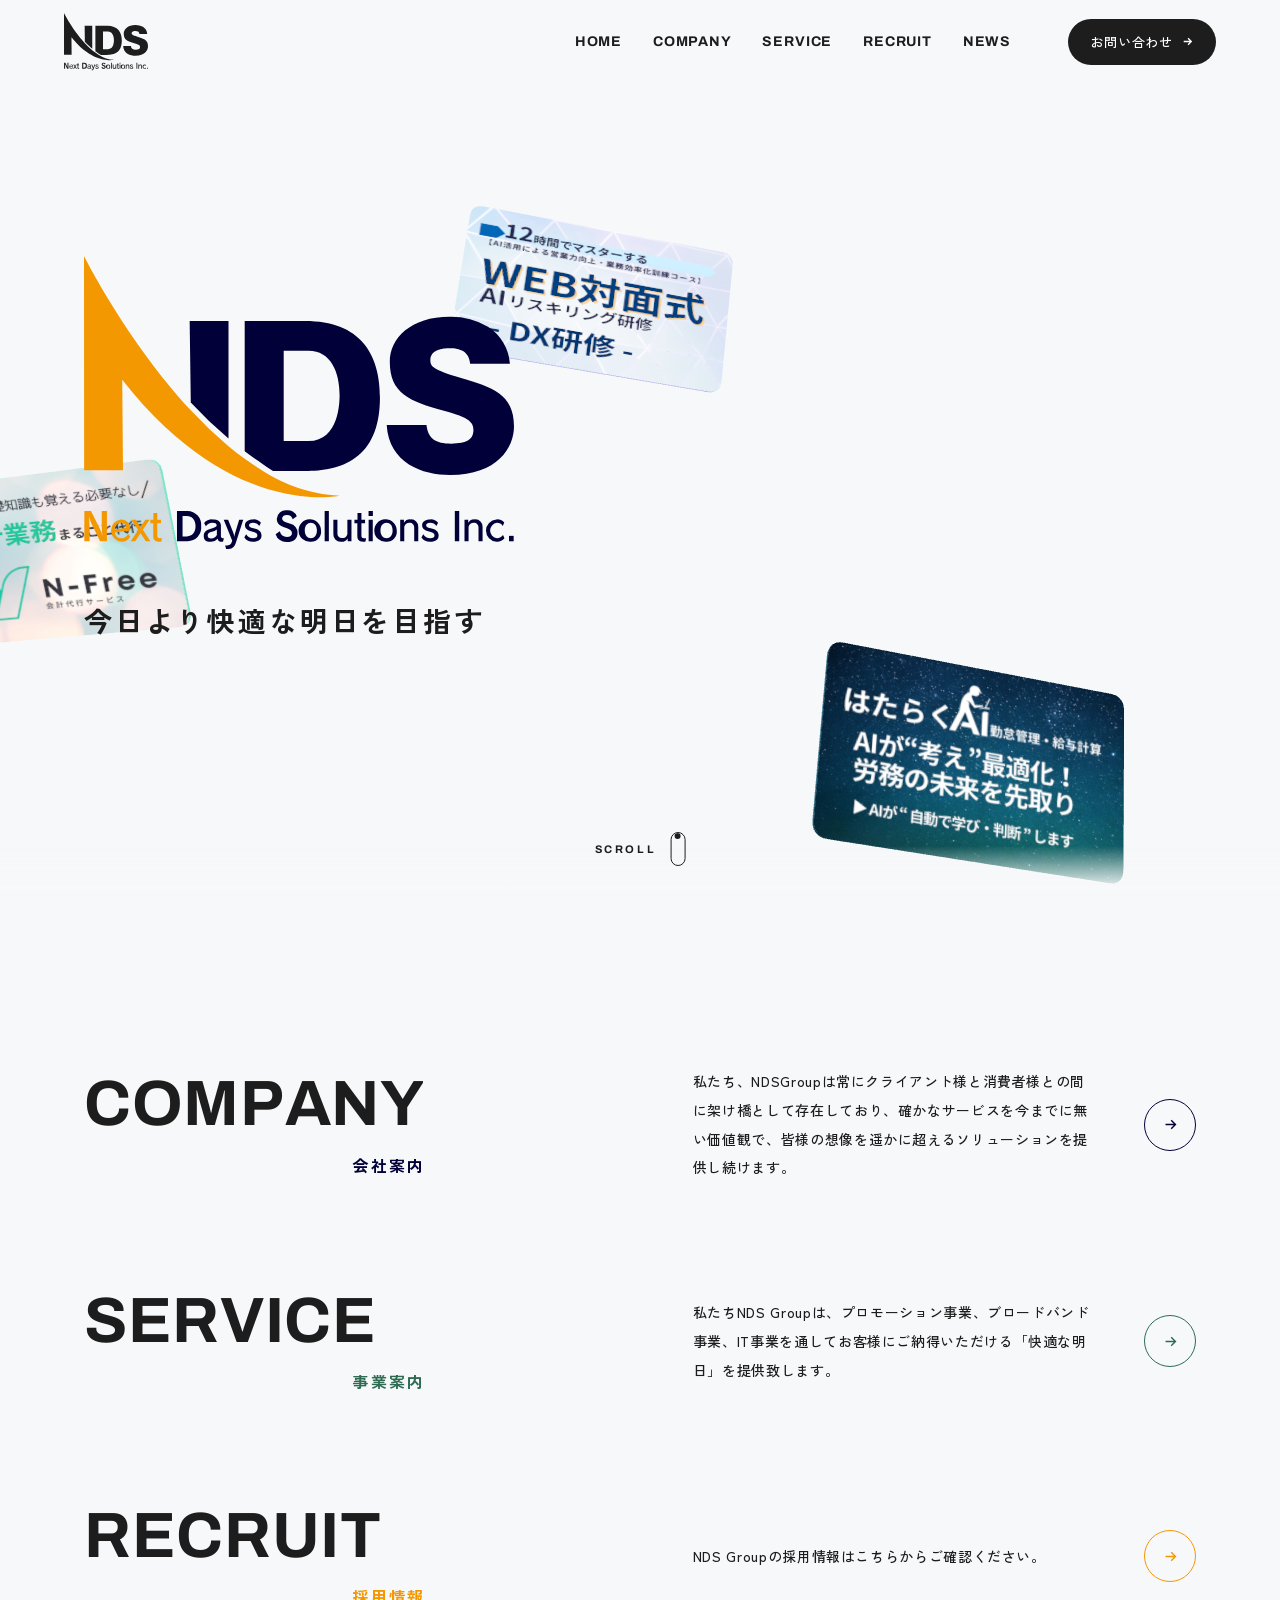
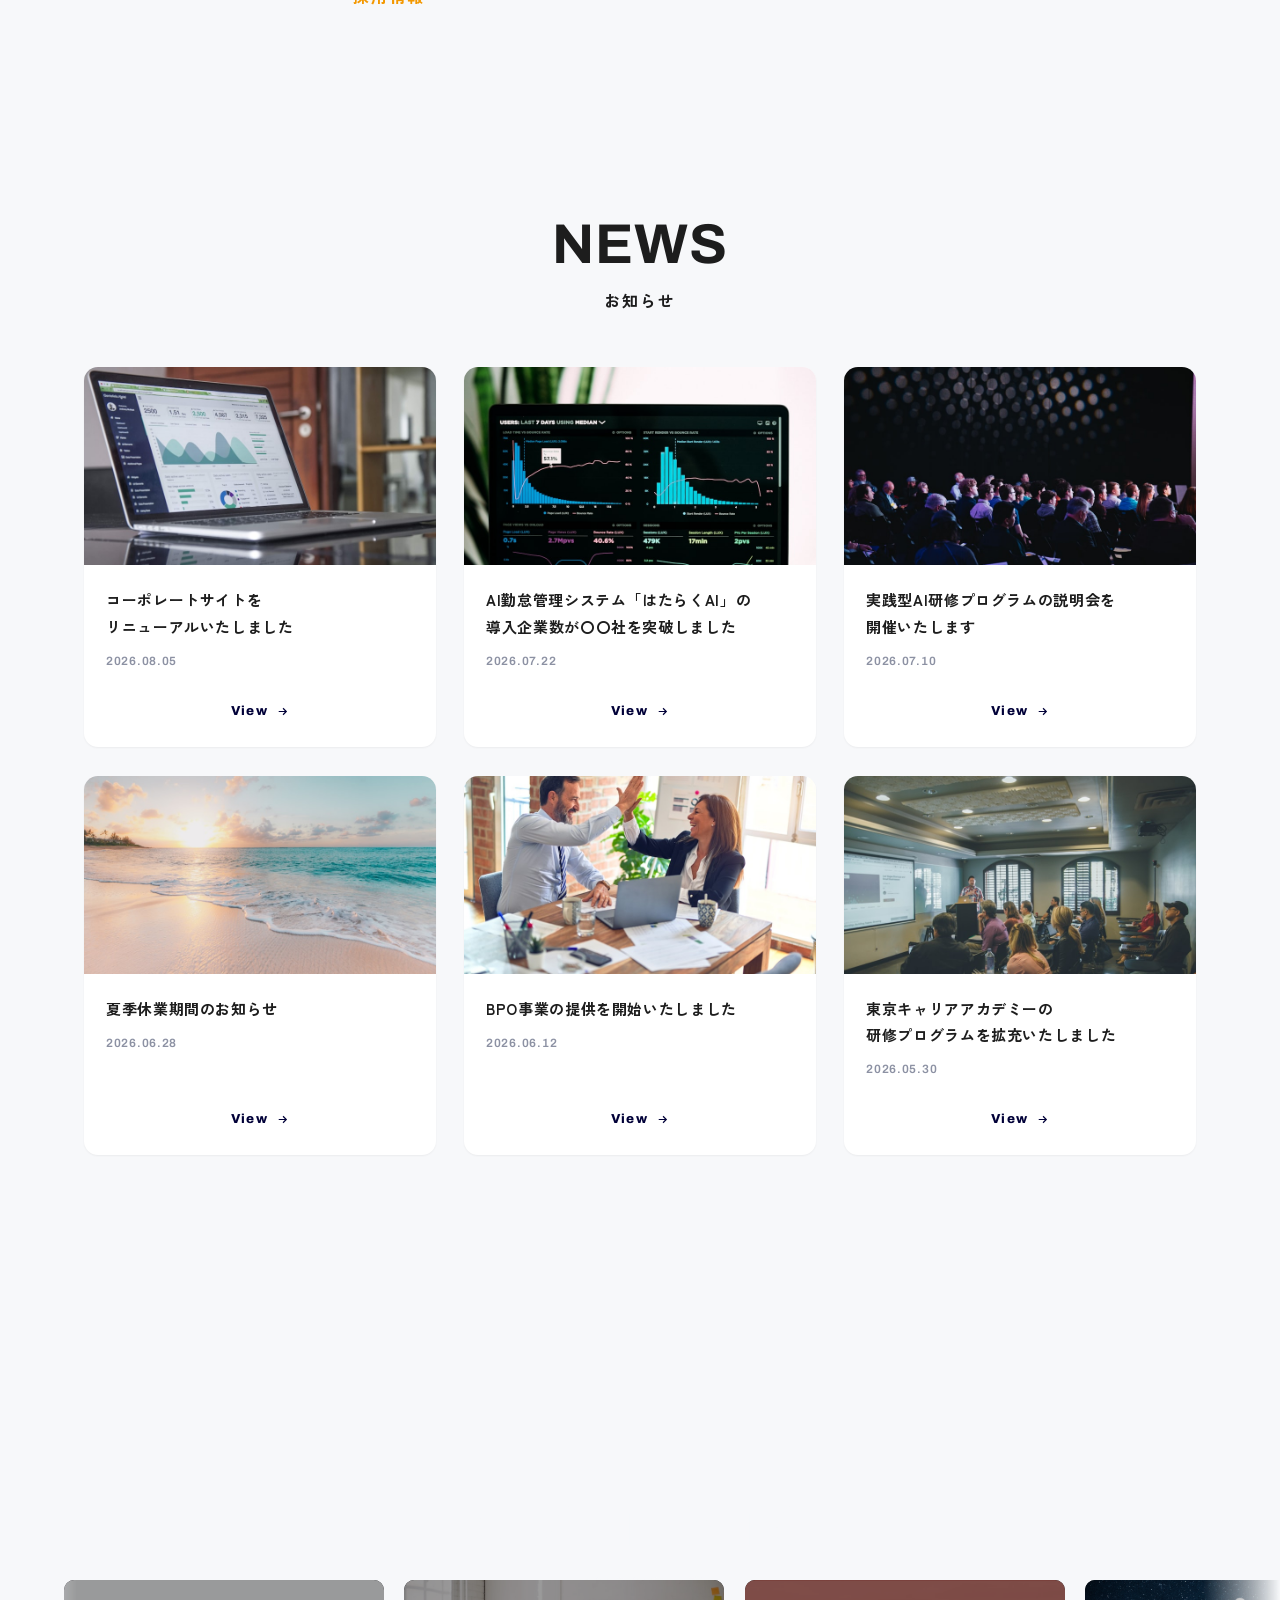
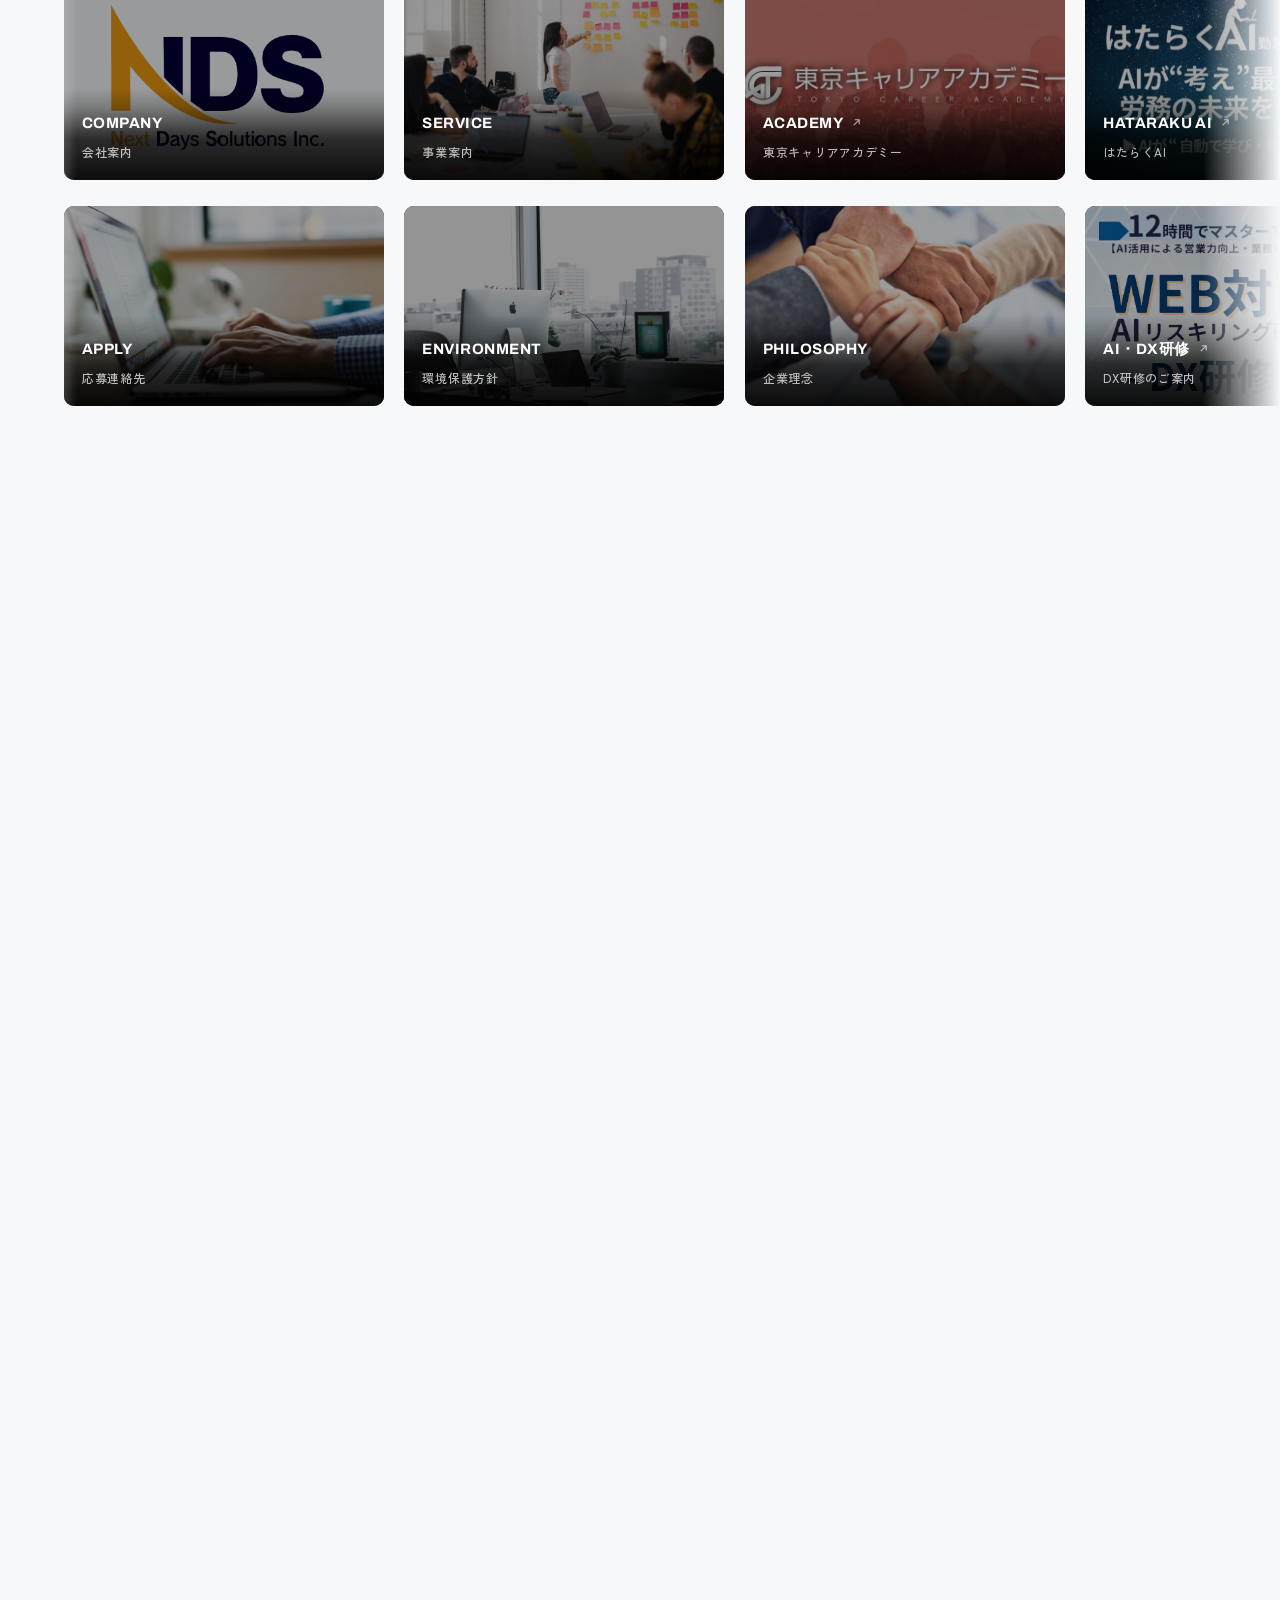
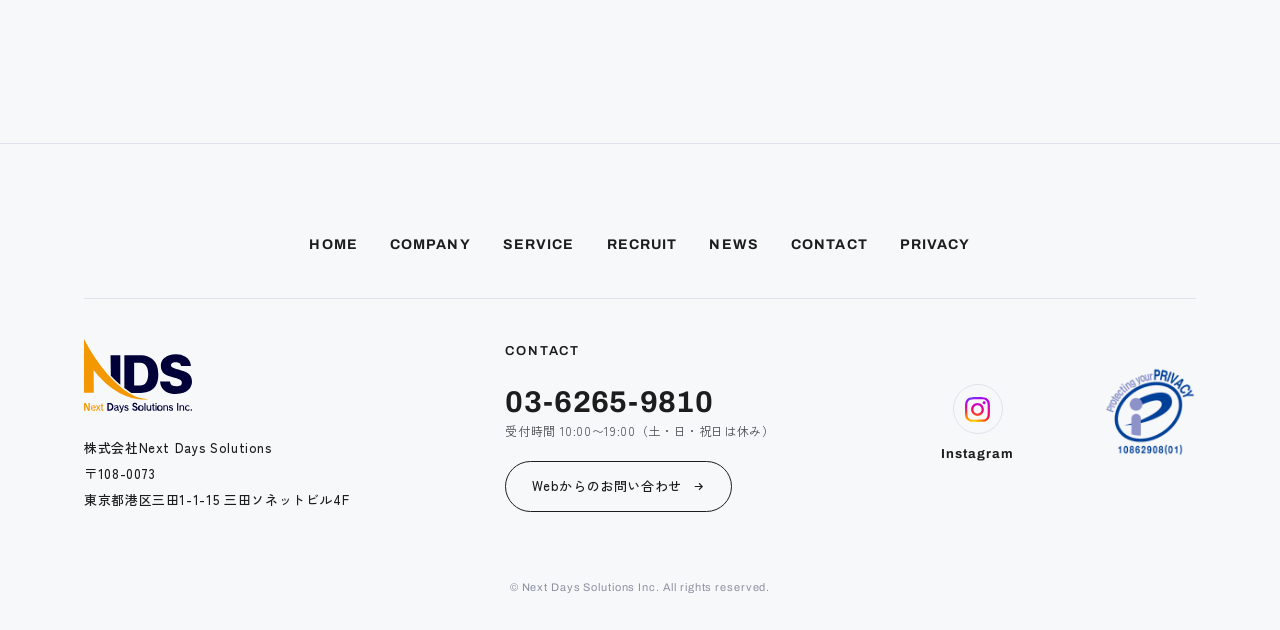
==== commit 6e3fa0fc: "COMPANY の事業内容とグループ会社を更新し、JMAP と SD フーズを追加する - COMPANY：「AIサービスの開発・提供」を「ソフトウェアの開発・提供」に、   「IOT、システム開発事" ====
--- a/index.html
+++ b/index.html
@@ -445,6 +445,15 @@
                 <span class="ct-card__ja">toridoriリクルーティング</span>
               </span>
             </a>
+            <a class="ct-card" href="service.html#jmap">
+              <span class="ct-card__thumb ct-card__thumb--soon">
+                <span>Coming soon</span>
+              </span>
+              <span class="ct-card__meta">
+                <span class="ct-card__en">JMAP<svg class="ct-card__ext" viewBox="0 0 24 24" fill="none" stroke="currentColor" stroke-width="2" aria-hidden="true"><path d="M7 17L17 7M9 7h8v8" /></svg></span>
+                <span class="ct-card__ja">株式会社JMAP</span>
+              </span>
+            </a>
             <a class="ct-card" href="company.html#history">
               <span class="ct-card__thumb">
                 <img src="image/contents/history.jpg" alt="" loading="lazy">
@@ -509,6 +518,15 @@
               <span class="ct-card__meta">
                 <span class="ct-card__en">BPO<svg class="ct-card__ext" viewBox="0 0 24 24" fill="none" stroke="currentColor" stroke-width="2" aria-hidden="true"><path d="M7 17L17 7M9 7h8v8" /></svg></span>
                 <span class="ct-card__ja">BPO事業</span>
+              </span>
+            </a>
+            <a class="ct-card" href="service.html#sdfoods">
+              <span class="ct-card__thumb ct-card__thumb--soon">
+                <span>Coming soon</span>
+              </span>
+              <span class="ct-card__meta">
+                <span class="ct-card__en">SD FOODS<svg class="ct-card__ext" viewBox="0 0 24 24" fill="none" stroke="currentColor" stroke-width="2" aria-hidden="true"><path d="M7 17L17 7M9 7h8v8" /></svg></span>
+                <span class="ct-card__ja">SDフーズ株式会社</span>
               </span>
             </a>
             <a class="ct-card" href="recruit.html">
--- a/css/home.css
+++ b/css/home.css
@@ -220,9 +220,11 @@
 }
 
 /*
- * ホバー：カーソルが触れた地点から円が広がって行を満たす。
- * 位置は JS が --mx / --my に入れる。
- * 離すと同じ地点へ収束するので、毎回違う動きになる。
+ * 行が「ON」（.is-on）になったときの色面。
+ * PC：カーソルが触れた地点から円が広がって行を満たす。
+ *     位置は JS が --mx / --my に入れる。離すと同じ地点へ収束するので、毎回違う動きになる。
+ * スマホ：スクロールで画面中央に来た行を ON にし、色面を横から引く（下の @media (hover: none)）。
+ * .is-on の付け外しはどちらも main.js（initGate）が行う。
  */
 .gate::before {
   content: "";
@@ -246,7 +248,7 @@
   will-change: transform;
 }
 
-.gate:hover::before {
+.gate.is-on::before {
   transform: scale(1);
 }
 
@@ -271,7 +273,7 @@
   transition: transform 0.7s var(--e-out);
 }
 
-.gate:hover .gate__body {
+.gate.is-on .gate__body {
   transform: translateX(14px);
 }
 
@@ -371,11 +373,11 @@
   transform: translateY(100%);
 }
 
-.gate:hover .gate__en-in {
+.gate.is-on .gate__en-in {
   transform: translateY(-100%);
 }
 
-.gate:hover .gate__en-out {
+.gate.is-on .gate__en-out {
   transform: translateY(0);
 }
 
@@ -390,11 +392,11 @@
   transition: color 0.45s var(--e-out);
 }
 
-.gate:hover .gate__ja {
+.gate.is-on .gate__ja {
   color: #fff;
 }
 
-.gate:hover .gate__text {
+.gate.is-on .gate__text {
   color: rgba(255, 255, 255, 0.88);
 }
 
@@ -458,7 +460,7 @@
     color 0.5s var(--e-out);
 }
 
-.gate:hover .gate__arrow {
+.gate.is-on .gate__arrow {
   background: #fff;
   border-color: #fff;
   color: var(--gate-c, var(--c-navy));
@@ -475,13 +477,69 @@
   animation: arrow-float 1.5s var(--e-inout) infinite;
 }
 
-.gate:hover .gate__arrow svg {
+.gate.is-on .gate__arrow svg {
   animation-duration: 0.85s;
 }
 
 @keyframes arrow-float {
   0%, 100% { transform: translateX(-2px); }
   50%      { transform: translateX(3px); }
+}
+
+/*
+ * スマホ・タブレット（ホバーできない端末）
+ * - 色面は円ではなく、行いっぱいの帯を横から引く。偶数行は右から
+ * - タップすると、指が触れた地点から波紋が広がってからページを移る
+ */
+@media (hover: none) {
+  .gate::before {
+    top: 0;
+    left: 0;
+    width: 100%;
+    height: 100%;
+    aspect-ratio: auto;
+    margin: 0;
+    border-radius: 0;
+    transform: scaleX(0);
+    transform-origin: left center;
+    transition: transform 0.9s var(--e-inout);
+  }
+
+  .gate:nth-child(even)::before {
+    transform-origin: right center;
+  }
+
+  .gate.is-on::before {
+    transform: scaleX(1);
+  }
+}
+
+/* タップの波紋。JS が触れた地点に置き、広がりながら消える */
+.gate__ripple {
+  position: absolute;
+  z-index: 0;
+  width: 240%;
+  aspect-ratio: 1;
+  margin: -120% 0 0 -120%;
+  border-radius: 50%;
+  background: rgba(255, 255, 255, 0.3);
+  pointer-events: none;
+  transform: scale(0);
+  animation: gate-ripple 0.7s var(--e-out) forwards;
+}
+
+/* まだ色づいていない行をタップしたときは、行の色で広げる */
+.gate__ripple.is-fill {
+  background: var(--gate-c, var(--c-navy));
+  animation-name: gate-ripple-fill;
+}
+
+@keyframes gate-ripple {
+  to { transform: scale(1); opacity: 0; }
+}
+
+@keyframes gate-ripple-fill {
+  to { transform: scale(1); }
 }
 
 /* ============ 4. NEWS ============ */
@@ -662,6 +720,210 @@
 .news__more:hover {
   gap: 16px;
   color: var(--c-orange);
+}
+
+/*
+ * スマホ：NEWS は横スワイプのカルーセルにする。
+ * 1 列に 6 枚並べると縦に長くなりすぎるのと、ホバーがなく動きが出ないため。
+ * - 横一列に並べ、スクロールスナップで 1 枚ずつ止める。左右のカードを少しのぞかせる
+ * - 中央のカード（.is-current、main.js が付ける）を PC のホバー時と同じ見た目にする
+ * - 下に「01 / 06」と進捗バー（.news__pager、main.js が足す）
+ */
+.news__pager {
+  display: none;
+}
+
+@media (max-width: 640px) {
+  .news__grid {
+    display: flex;
+    gap: 0;
+    /* セクションの左右の余白を打ち消して、画面の端から端まで使う */
+    margin-inline: calc(-1 * var(--pad-x));
+    /* 最初と最後のカードも中央で止まるよう、両端に余白を取る */
+    padding: 14px 12vw 30px;
+    overflow-x: auto;
+    overscroll-behavior-x: contain;
+    scroll-snap-type: x mandatory;
+    scrollbar-width: none;
+  }
+
+  .news__grid::-webkit-scrollbar {
+    display: none;
+  }
+
+  .news-card {
+    flex: 0 0 76vw;
+    padding-inline: 2vw;
+    scroll-snap-align: center;
+  }
+
+  /* 中央以外のカードは少し小さく、薄く */
+  .news-card a {
+    opacity: 0.5;
+    transform: scale(0.9);
+    transition: transform 0.6s var(--e-out), opacity 0.6s var(--e-out),
+      box-shadow 0.6s var(--e-out);
+  }
+
+  /* 中央のカードは、PC のホバー時と同じ状態にする */
+  .news-card.is-current a {
+    opacity: 1;
+    transform: translateY(-6px);
+    box-shadow: 0 14px 32px rgba(29, 29, 29, 0.12);
+  }
+
+  .news-card.is-current .news-card__thumb img {
+    transform: scale(1.06);
+    transition-duration: 1.6s;
+  }
+
+  .news-card.is-current .news-card__btn {
+    gap: 16px;
+  }
+
+  .news-card.is-current .news-card__btn::after {
+    transform: translateX(-50%) scaleX(1);
+  }
+
+  /* 番号と進捗バー */
+  .news__pager {
+    display: flex;
+    align-items: center;
+    gap: 16px;
+    margin-top: 4px;
+    font-family: var(--f-en);
+    font-size: 0.8125rem;
+    font-weight: 700;
+    letter-spacing: 0.08em;
+    color: var(--c-ink-weak);
+  }
+
+  .news__count b {
+    color: var(--c-ink);
+  }
+
+  .news__bar {
+    position: relative;
+    flex: 1;
+    height: 2px;
+    background: var(--c-line);
+    overflow: hidden;
+  }
+
+  .news__bar i {
+    position: absolute;
+    inset: 0;
+    background: var(--c-navy);
+    transform: scaleX(var(--p, 0));
+    transform-origin: left center;
+    transition: transform 0.25s linear;
+  }
+}
+
+/*
+ * スマホ：NEWS の登場演出（動きを減らす設定の端末では使わず、通常の .reveal のまま）
+ * 1. 「NEWS」が 1 文字ずつマスクの中から立ち上がる（3 導線の英字と同じ演出）
+ * 2. 「お知らせ」が出て、下に短い線が伸びる
+ * 3. 白いカードが下から上へせり上がり、そのあと写真が中央の細い線から上下に開く
+ * カード列は横スクロールの枠の中にあるので、横方向には動かさない
+ * （枠の中で横に動かすと、端末によってはスナップが合わせ直されてガタついて見える）
+ * 文字の分割とカードの順番（--i）は main.js（initNewsIntro）が入れる。
+ */
+@media (max-width: 640px) and (prefers-reduced-motion: no-preference) {
+  /* 見出しとカード列そのものは動かさず、中身を動かす */
+  .news__head.reveal,
+  .news__grid.reveal {
+    opacity: 1;
+    transform: none;
+  }
+
+  /* 1. 見出しの英字 */
+  .nc {
+    display: inline-block;
+    overflow: hidden;
+    vertical-align: top;
+    padding-bottom: 0.08em;
+    margin-bottom: -0.08em;
+  }
+
+  .nc__i {
+    display: inline-block;
+    transform: translateY(105%);
+    transition: transform 1s var(--e-out);
+    transition-delay: calc(var(--c, 0) * 0.08s);
+  }
+
+  .news__head.is-in .nc__i {
+    transform: none;
+  }
+
+  /* 2. 和文と下線 */
+  .news__ja {
+    position: relative;
+    display: inline-block;
+    padding-bottom: 12px;
+    opacity: 0;
+    transform: translateY(10px);
+    transition: opacity 0.8s var(--e-out) 0.4s, transform 0.8s var(--e-out) 0.4s;
+  }
+
+  .news__ja::after {
+    content: "";
+    position: absolute;
+    left: 50%;
+    bottom: 0;
+    width: 32px;
+    height: 2px;
+    margin-left: -16px;
+    background: var(--c-orange);
+    transform: scaleX(0);
+    transition: transform 0.7s var(--e-out) 0.75s;
+  }
+
+  .news__head.is-in .news__ja {
+    opacity: 1;
+    transform: none;
+  }
+
+  .news__head.is-in .news__ja::after {
+    transform: scaleX(1);
+  }
+
+  /*
+   * 3. 白いカードが下からせり上がる。
+   * 切り抜きの上辺を下端（100%）から上へ動かす。
+   * 最後はカードより一回り大きく切り抜き、影が切れないようにする
+   */
+  .news-card {
+    clip-path: inset(100% -48px 0 -48px);
+    transition: clip-path 0.85s var(--e-inout);
+    transition-delay: calc(0.4s + var(--i, 0) * 0.12s);
+  }
+
+  .news__grid.is-in .news-card {
+    clip-path: inset(-48px -48px -48px -48px);
+  }
+
+  /* 写真は中央の細い線から上下に開く */
+  .news-card__thumb {
+    clip-path: inset(50% 0 50% 0);
+    transition: clip-path 1.1s var(--e-inout);
+    transition-delay: calc(1s + var(--i, 0) * 0.12s);
+  }
+
+  .news__grid.is-in .news-card__thumb {
+    clip-path: inset(0 0 0 0);
+  }
+
+  /* 番号と進捗バーは、カードが出そろうころに出す */
+  .news__pager {
+    opacity: 0;
+    transition: opacity 0.8s var(--e-out) 1.7s;
+  }
+
+  .news__grid.is-in + .news__pager {
+    opacity: 1;
+  }
 }
 
 /* ============ 5. CONTENTS（黒背景・横流し） ============ */
@@ -841,6 +1103,28 @@
 .ct-card:hover .ct-card__thumb img {
   filter: brightness(1) saturate(1);
   transform: scale(1.05);
+}
+
+/* 画像がまだないカード（準備中の事業）。下の文字と重ならないよう、少し上に寄せる */
+.ct-card__thumb--soon {
+  display: grid;
+  place-items: center;
+  padding-bottom: 18%;
+  background: radial-gradient(120% 90% at 50% 30%, #2a2a33 0%, #16161a 70%);
+}
+
+.ct-card__thumb--soon span {
+  font-family: var(--f-en);
+  font-size: 0.8125rem;
+  font-weight: 600;
+  letter-spacing: 0.16em;
+  color: rgba(255, 255, 255, 0.4);
+  transition: color 0.5s var(--e-out);
+}
+
+.ct-card:hover .ct-card__thumb--soon span,
+.contents.is-flow .ct-card.is-current .ct-card__thumb--soon span {
+  color: rgba(255, 255, 255, 0.75);
 }
 
 /* 文字は画像の上に重ねる */
@@ -938,13 +1222,113 @@
   }
 }
 
+/*
+ * スマホ・タブレットで自動で流す版（contents-rail.js が .is-flow を付ける）
+ * 動きを減らす設定のときは .is-flow が付かず、上の「素直に横スクロール」のまま。
+ */
+.contents.is-flow {
+  overflow: hidden;
+}
+
+/* 円はセクションの中央から広がる。セクションからははみ出させない */
+.contents.is-flow .contents__veil {
+  position: absolute;
+  inset: 0;
+  height: auto;
+  margin: 0;
+}
+
+.contents.is-flow .contents__veil-circle {
+  top: 50%;
+}
+
+/*
+ * 中身を円より前に出す。スマホでは sticky をやめて static にしているため、
+ * このままだと z-index が効かず、円の下に隠れてしまう
+ */
+.contents.is-flow .contents__sticky {
+  position: relative;
+  z-index: 1;
+}
+
+/* 見出し：黒くなったら「CONTENTS」が 1 文字ずつ立ち上がる */
+.cc {
+  display: inline-block;
+  overflow: hidden;
+  vertical-align: top;
+  padding-bottom: 0.08em;
+  margin-bottom: -0.08em;
+}
+
+.contents.is-flow .cc__i {
+  display: inline-block;
+  transform: translateY(105%);
+  transition: transform 1s var(--e-out);
+  transition-delay: calc(var(--c, 0) * 0.07s);
+}
+
+.contents.is-flow.is-in .cc__i {
+  transform: none;
+}
+
+.contents.is-flow .contents__ja {
+  opacity: 0;
+  transition: opacity 0.8s var(--e-out) 0.55s;
+}
+
+.contents.is-flow.is-in .contents__ja {
+  opacity: 0.72;
+}
+
+/* カード列：黒くなるまで隠しておき、滑り込みに合わせて出す */
+.contents.is-flow .contents__rail {
+  overflow: hidden;
+  padding-inline: 0;
+  /* 縦のスクロールはそのまま、横の指の動きは JS で受け取る */
+  touch-action: pan-y;
+  opacity: 0;
+  transition: opacity 0.9s var(--e-out) 0.2s;
+}
+
+.contents.is-flow.is-in .contents__rail {
+  opacity: 1;
+}
+
+.contents.is-flow .ct-row {
+  transform: translate3d(var(--x, 0px), 0, 0);
+}
+
+/*
+ * 画面の中央を通っているカードは、PC のホバー時と同じく明るくする。
+ * オレンジの線はスマホでは出さない
+ */
+.contents.is-flow .ct-card.is-current {
+  transform: scale(1.04);
+  box-shadow: 0 18px 44px rgba(0, 0, 0, 0.6);
+  z-index: 2;
+}
+
+.contents.is-flow .ct-card.is-current .ct-card__thumb img {
+  filter: brightness(1) saturate(1);
+}
+
+/* タップ直後の :hover でも出ないよう、線そのものを消しておく */
+.contents.is-flow .ct-card::after {
+  display: none;
+}
+
+.contents.is-flow .ct-card.is-current .ct-card__ext {
+  opacity: 1;
+}
+
 /* ============ Responsive ============ */
 @media (max-width: 1024px) {
   .links__grid { grid-template-columns: repeat(3, 1fr); }
 }
 
 @media (max-width: 900px) {
-  .gate {
+  /* 横並びは .gate__wrap が持っているので、折り返しもそちらに指定する */
+  .gate__wrap {
     flex-wrap: wrap;
     gap: 14px 20px;
   }
@@ -970,7 +1354,6 @@
 @media (max-width: 640px) {
   .links__grid { grid-template-columns: repeat(2, 1fr); }
 
-  .news__grid { grid-template-columns: 1fr; }
 
   .link-card {
     min-height: 140px;
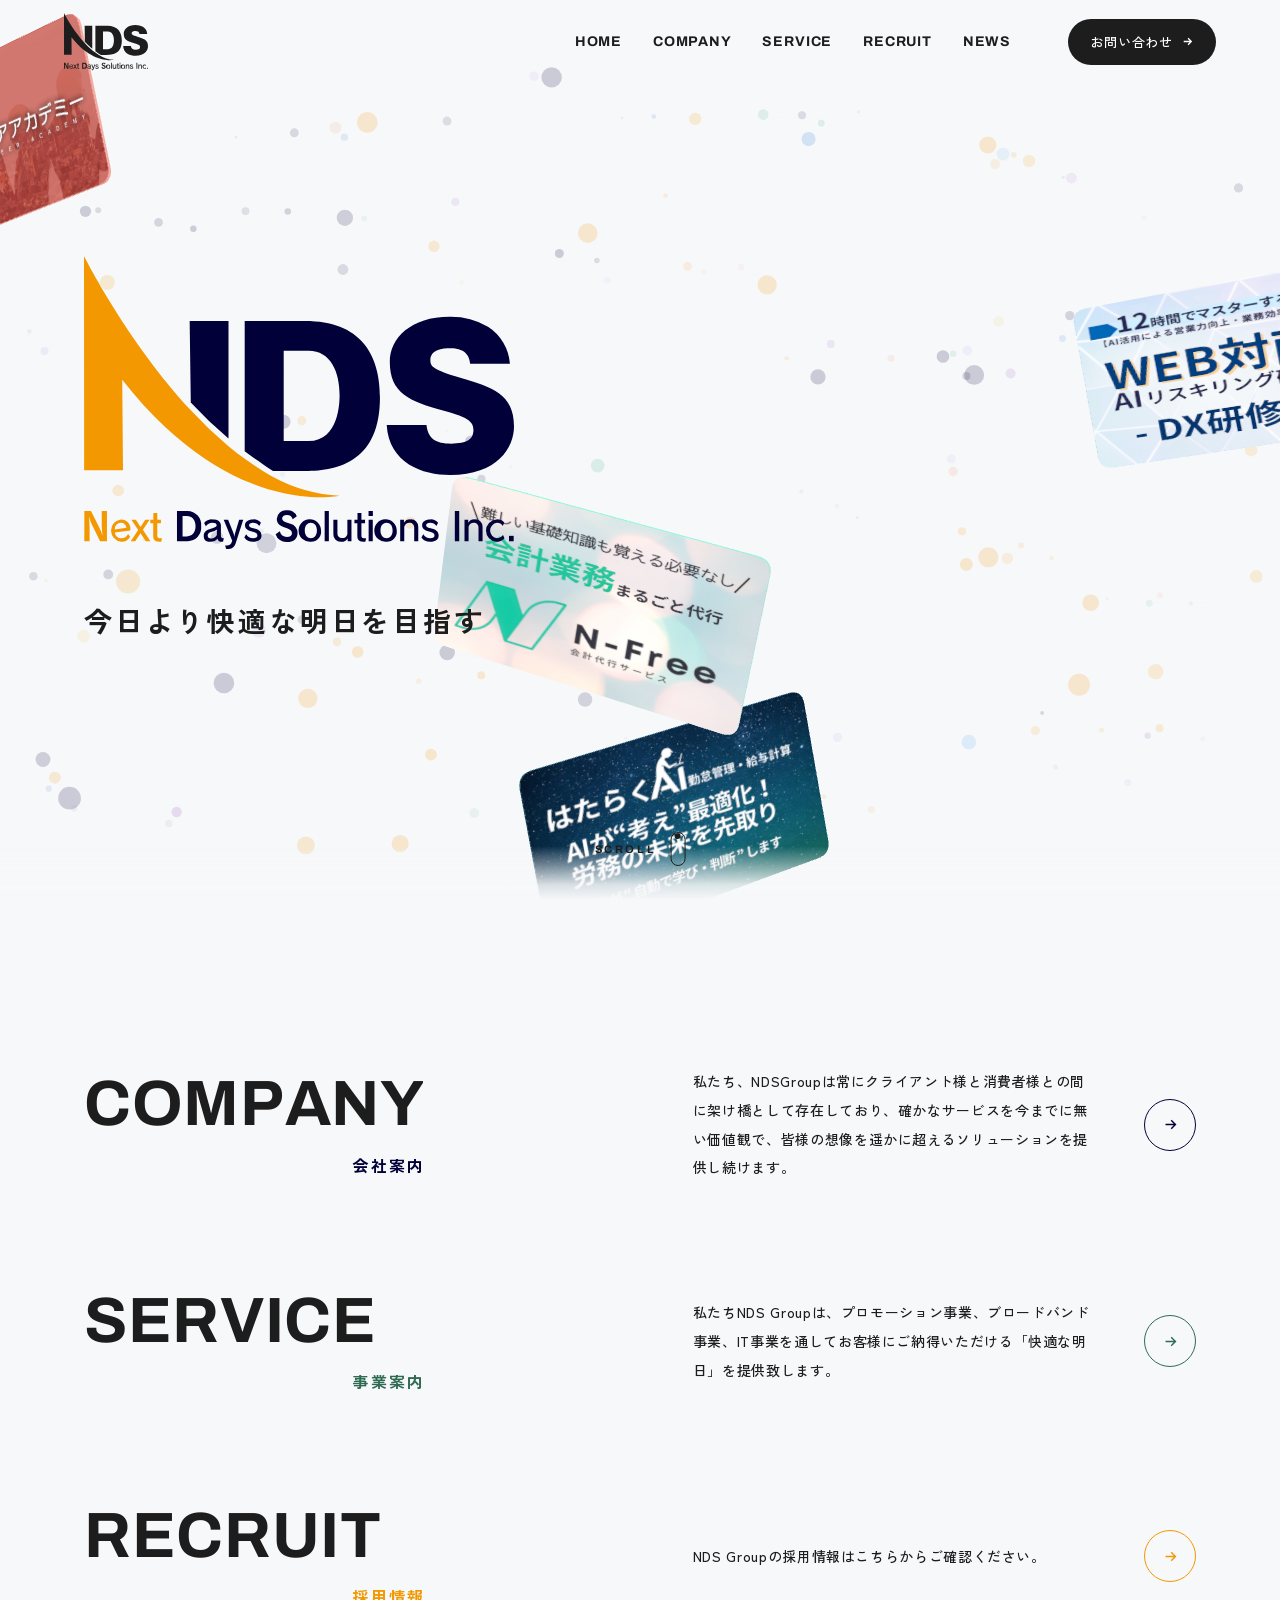
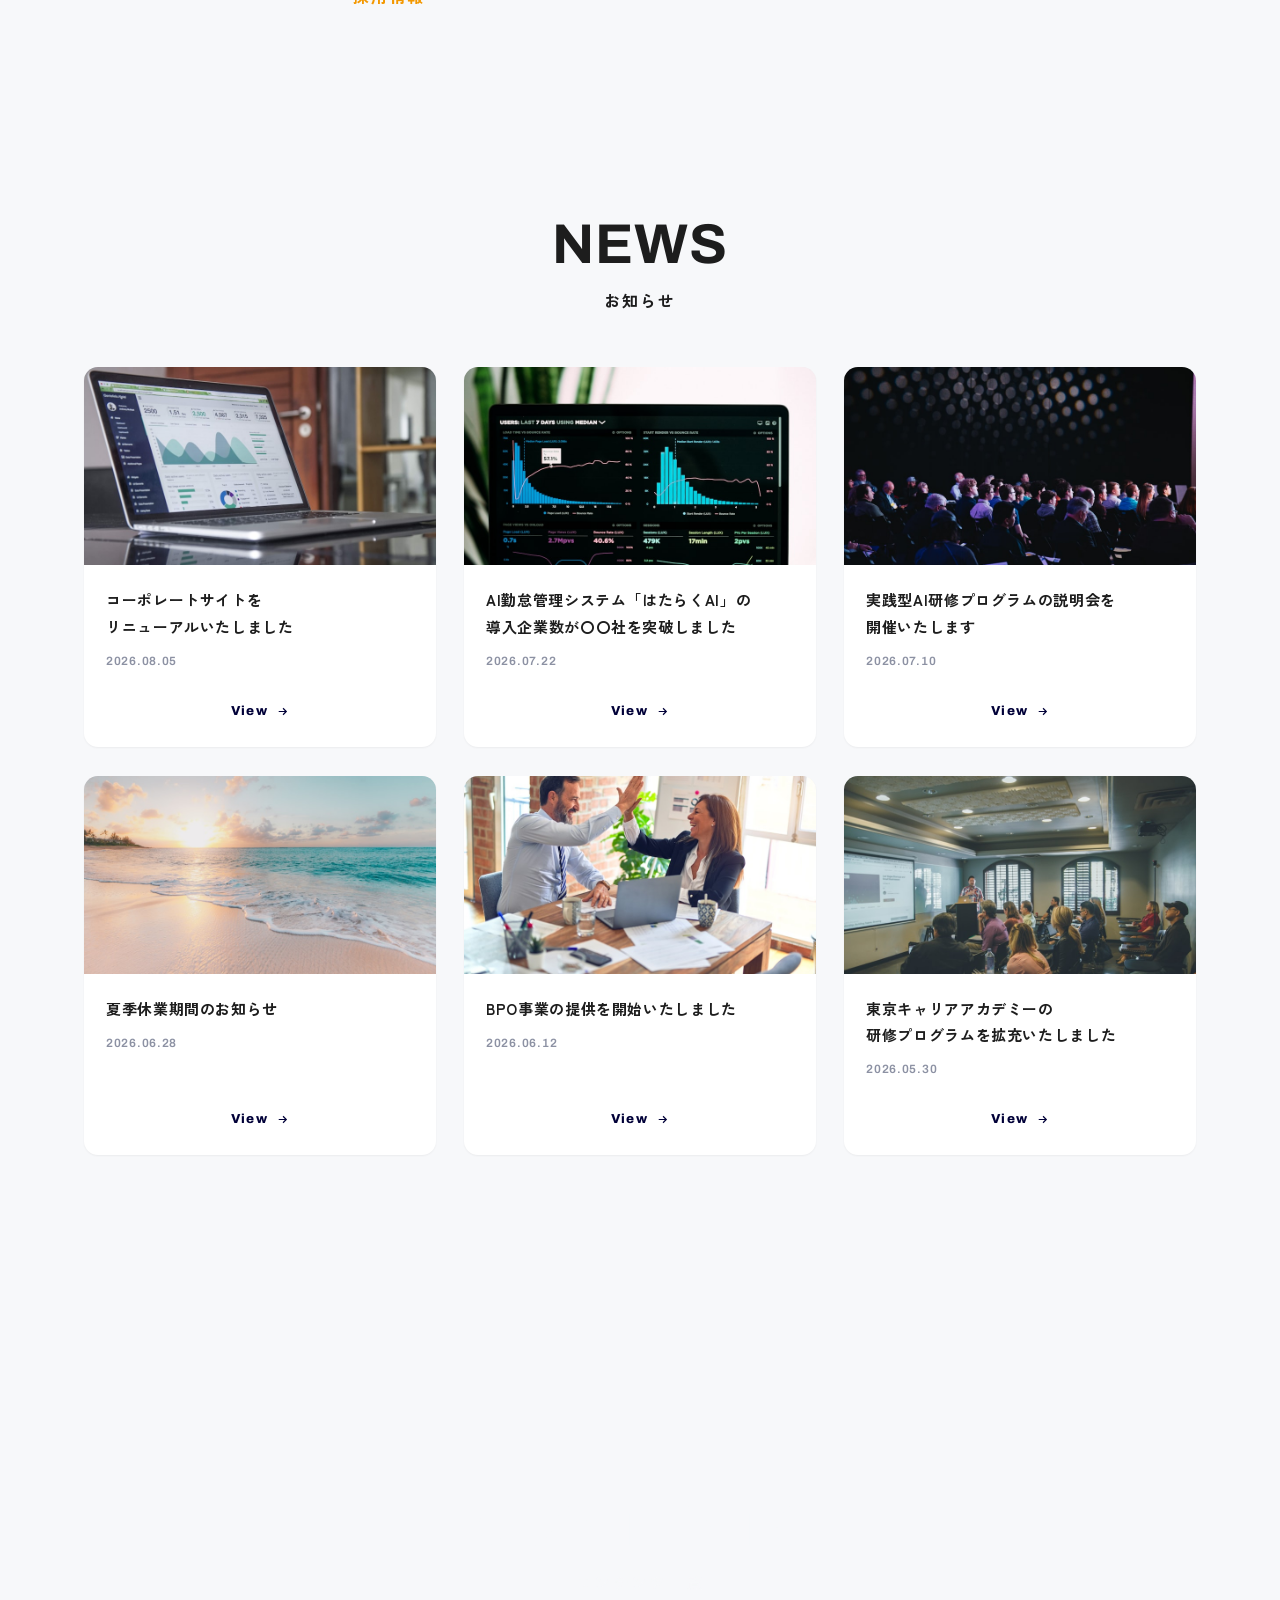
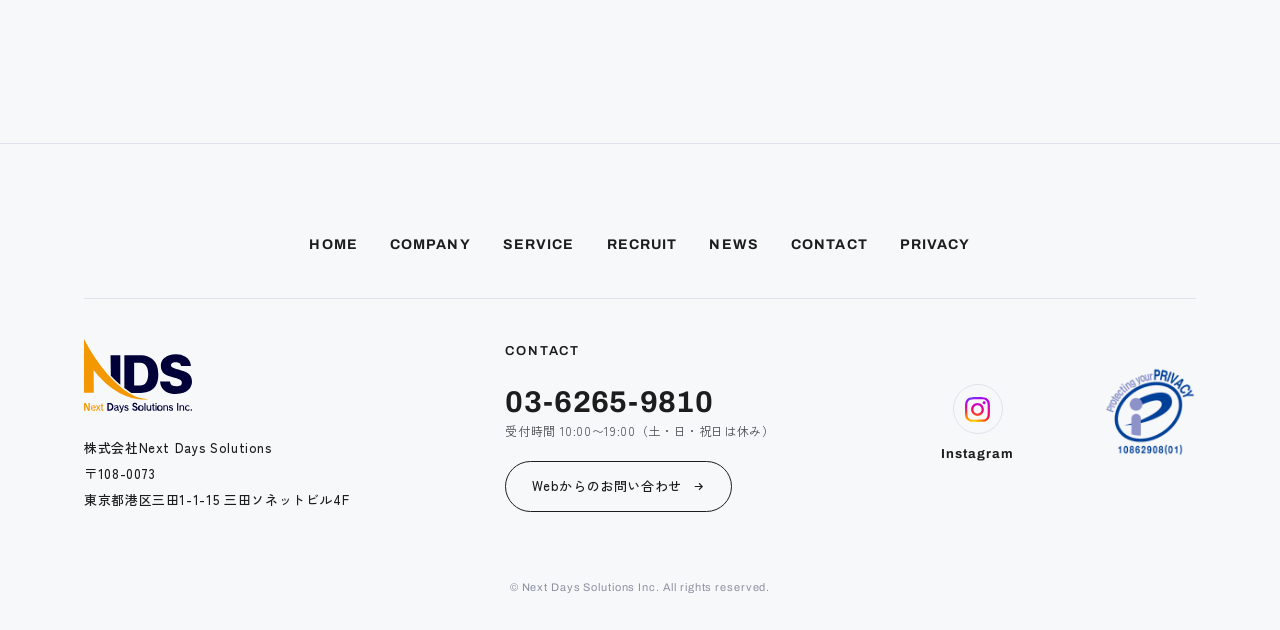
==== commit 2b242c33: "BPO事業の紹介ページを追加し、はたらくAI と N-Free の説明文を直す BPO事業のページ（bpo.html、WordPress では /service/bpo/） - 白地に紺とオレンジで組" ====
--- a/index.html
+++ b/index.html
@@ -511,7 +511,7 @@
                 <span class="ct-card__ja">DX研修のご案内</span>
               </span>
             </a>
-            <a class="ct-card" href="service.html#bpo">
+            <a class="ct-card" href="bpo.html">
               <span class="ct-card__thumb">
                 <img src="image/contents/bpo.jpg" alt="" loading="lazy">
               </span>
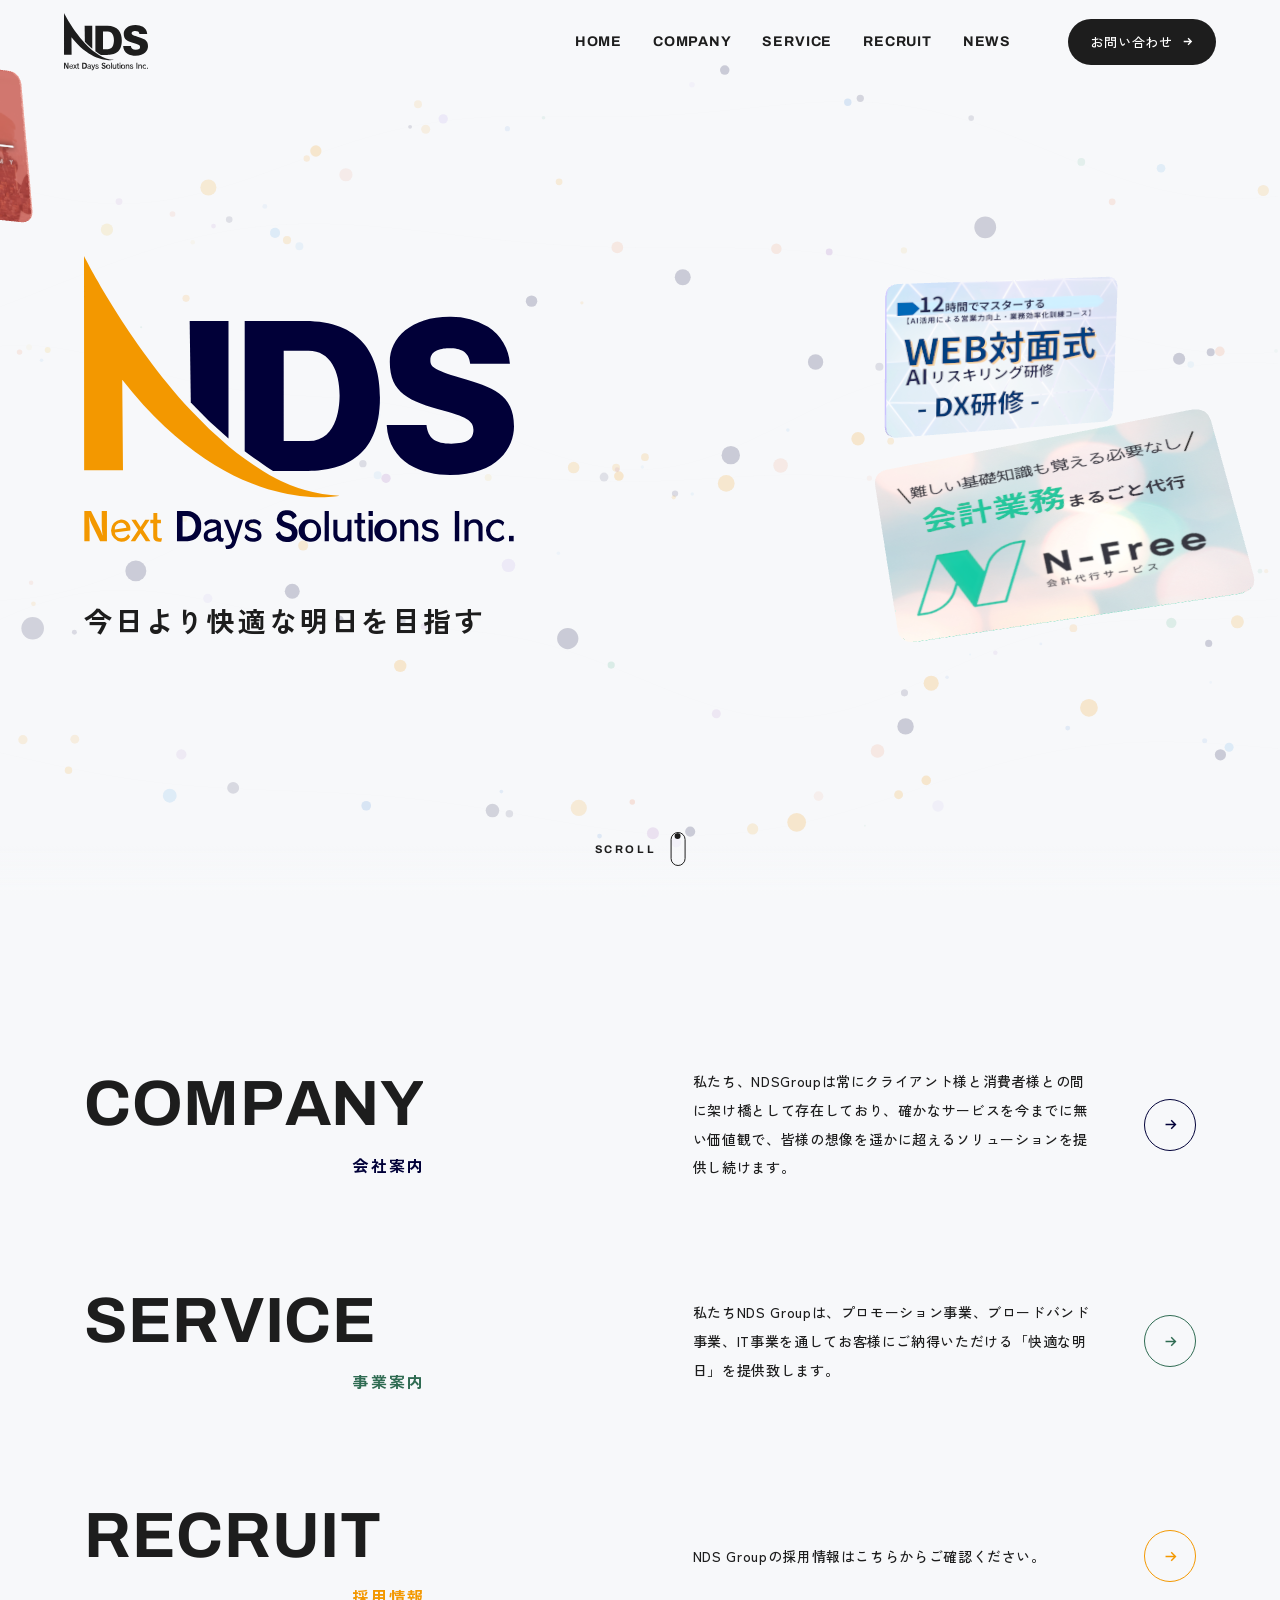
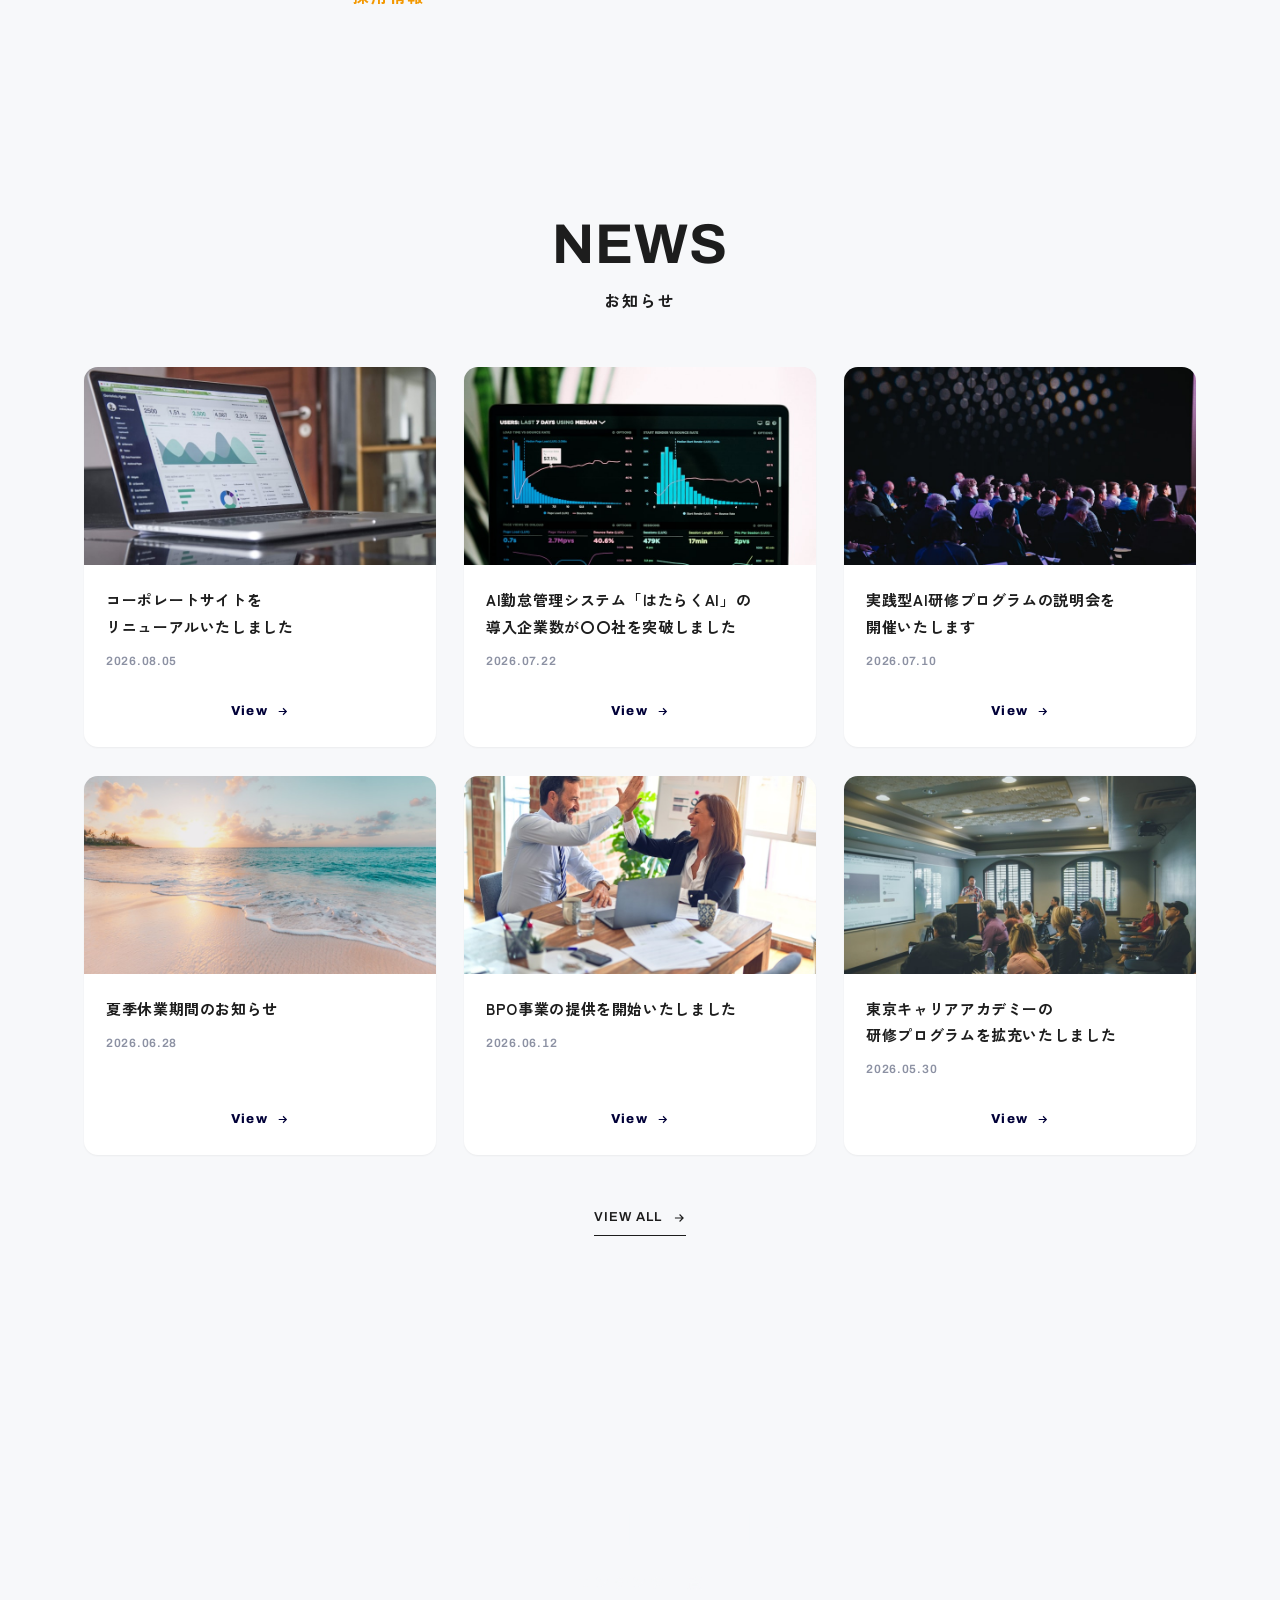
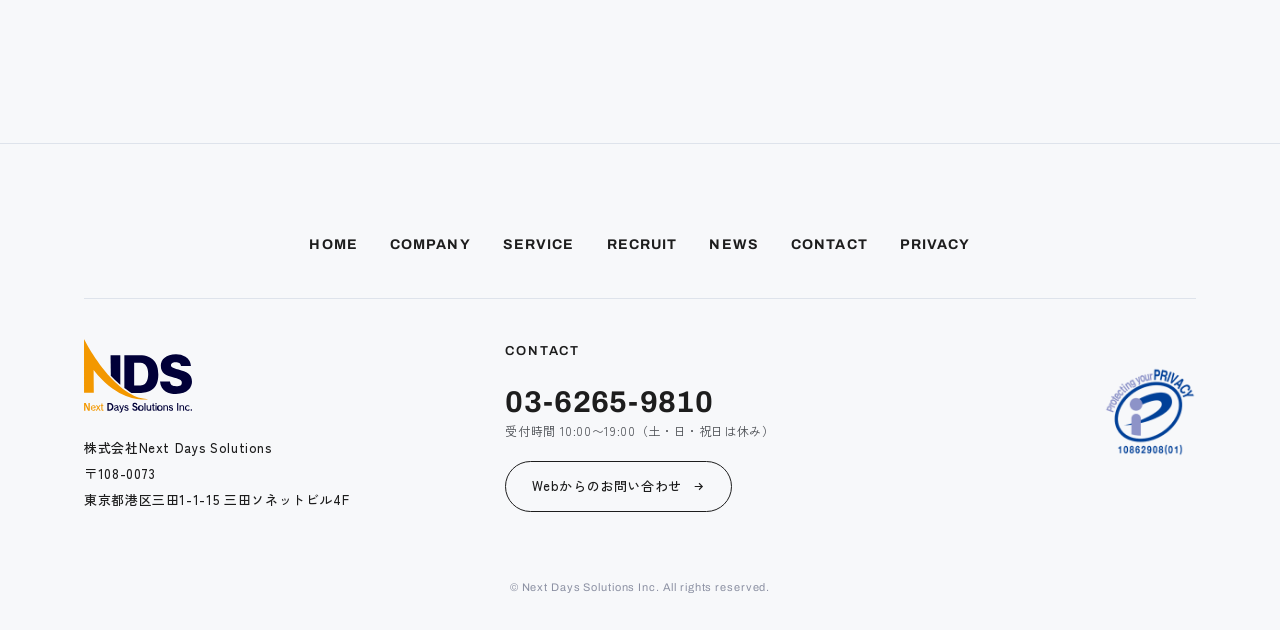
==== commit bcd8f39d: "フッターから Instagram を外し、スマホのフッターを整える - Instagram は不要になったため、全ページのフッター・フォームのサンプル画面・   inc-footer.php から削除" ====
--- a/index.html
+++ b/index.html
@@ -630,15 +630,6 @@
         </div>
 
         <div class="footer__side">
-          <!-- TODO: Instagram アカウントURL 未定 -->
-          <div class="footer__sns">
-            <!-- URL が決まるまでは押しても何も起きない -->
-            <a aria-label="Instagram">
-              <img src="image/icon_sns_instagram.svg" alt="" width="26" height="26">
-            </a>
-            <span class="footer__sns-label">Instagram</span>
-          </div>
-
           <!-- Pマーク：画像のみ・リンクなし -->
           <img class="footer__pmark" src="image/p_mark.png" alt="プライバシーマーク" width="92" height="92">
         </div>
--- a/css/layout.css
+++ b/css/layout.css
@@ -330,13 +330,11 @@
   color: #fff;
 }
 
-/* 右列：SNS と Pマークを横並びにして右端へ寄せる */
+/* 右列：Pマークを右端へ寄せる */
 .footer__side {
   display: flex;
   align-items: center;
   justify-content: flex-end;
-  /* Pマークは右端のまま、Instagram だけ中央寄りへ離す */
-  gap: clamp(44px, 7vw, 96px);
   /* 中央列の電話番号と高さを揃える */
   margin-top: 26px;
 }
@@ -344,51 +342,6 @@
 /* Pマーク：画像のみ・リンクなし */
 .footer__pmark {
   width: 92px;
-  /* SNS 側はラベルのぶん背が高いので、その差を戻して中心を揃える */
-  margin-bottom: 29px;
-}
-
-.footer__sns {
-  display: flex;
-  flex-direction: column;
-  align-items: center;
-  gap: 8px;
-}
-
-.footer__sns a {
-  cursor: pointer;
-  display: inline-flex;
-  align-items: center;
-  justify-content: center;
-  width: 50px;
-  height: 50px;
-  border: 1px solid var(--c-line);
-  border-radius: 50%;
-  transition: border-color 0.4s var(--e-out), transform 0.4s var(--e-out);
-}
-
-.footer__sns-label {
-  font-family: var(--f-en);
-  font-size: 0.8125rem;
-  font-weight: 700;
-  letter-spacing: 0.08em;
-  color: var(--c-ink);
-  white-space: nowrap;
-}
-
-.footer__sns a:hover {
-  border-color: #a3339b;   /* Instagram のパープル */
-  transform: translateY(-3px);
-}
-
-.footer__sns img {
-  width: 25px;
-  height: 25px;
-  transition: opacity 0.4s var(--e-out);
-}
-
-.footer__sns a:hover img {
-  opacity: 0.62;
 }
 
 .footer__copy {
@@ -439,13 +392,61 @@
 
   .burger { display: block; }
 
+  /* 1 列になる幅では、ロゴ・住所・連絡先・Pマークをすべて中央にそろえる */
   .footer__body {
     grid-template-columns: 1fr;
     gap: 40px;
+    text-align: center;
   }
 
-  /* 狭い画面では右列を左寄せにする */
+  .footer__logo {
+    margin-inline: auto;
+  }
+
   .footer__side {
-    justify-content: flex-start;
+    justify-content: center;
+    margin-top: 0;
   }
 }
+
+/*
+ * スマホでは、フッターのメニュー 7 つを 3 列で並べる。
+ *   HOME     COMPANY  SERVICE
+ *   NEWS     CONTACT  RECRUIT
+ *            PRIVACY
+ * どの列も、語の中心を縦にそろえる。列の幅はそれぞれいちばん長い語に合わせ、
+ * 左の列は左端、右の列は右端に置き、列と列の間は均等に空ける。
+ * HTML の並び順は PC と同じまま、置く場所だけ指定する。
+ */
+@media (max-width: 640px) {
+  .footer__nav {
+    display: grid;
+    grid-template-columns: auto 1fr auto 1fr auto;
+    gap: 16px 0;
+    justify-items: center;
+    /*
+     * 左右の列が離れすぎないよう、メニューを中央の 290px に収める。
+     * 下の区切り線は全幅のままにしたいので、幅ではなく左右の余白で絞る
+     */
+    padding-inline: max(0px, calc((100% - 290px) / 2));
+  }
+
+  /* 左の列：HOME・NEWS */
+  .footer__nav a:nth-child(1),
+  .footer__nav a:nth-child(5) { grid-column: 1; }
+
+  /* 中央の列：COMPANY・CONTACT・PRIVACY */
+  .footer__nav a:nth-child(2),
+  .footer__nav a:nth-child(6),
+  .footer__nav a:nth-child(7) { grid-column: 3; }
+
+  /* 右の列：SERVICE・RECRUIT */
+  .footer__nav a:nth-child(3),
+  .footer__nav a:nth-child(4) { grid-column: 5; }
+
+  .footer__nav a:nth-child(-n+3) { grid-row: 1; }
+  .footer__nav a:nth-child(4),
+  .footer__nav a:nth-child(5),
+  .footer__nav a:nth-child(6) { grid-row: 2; }
+  .footer__nav a:nth-child(7) { grid-row: 3; }
+}
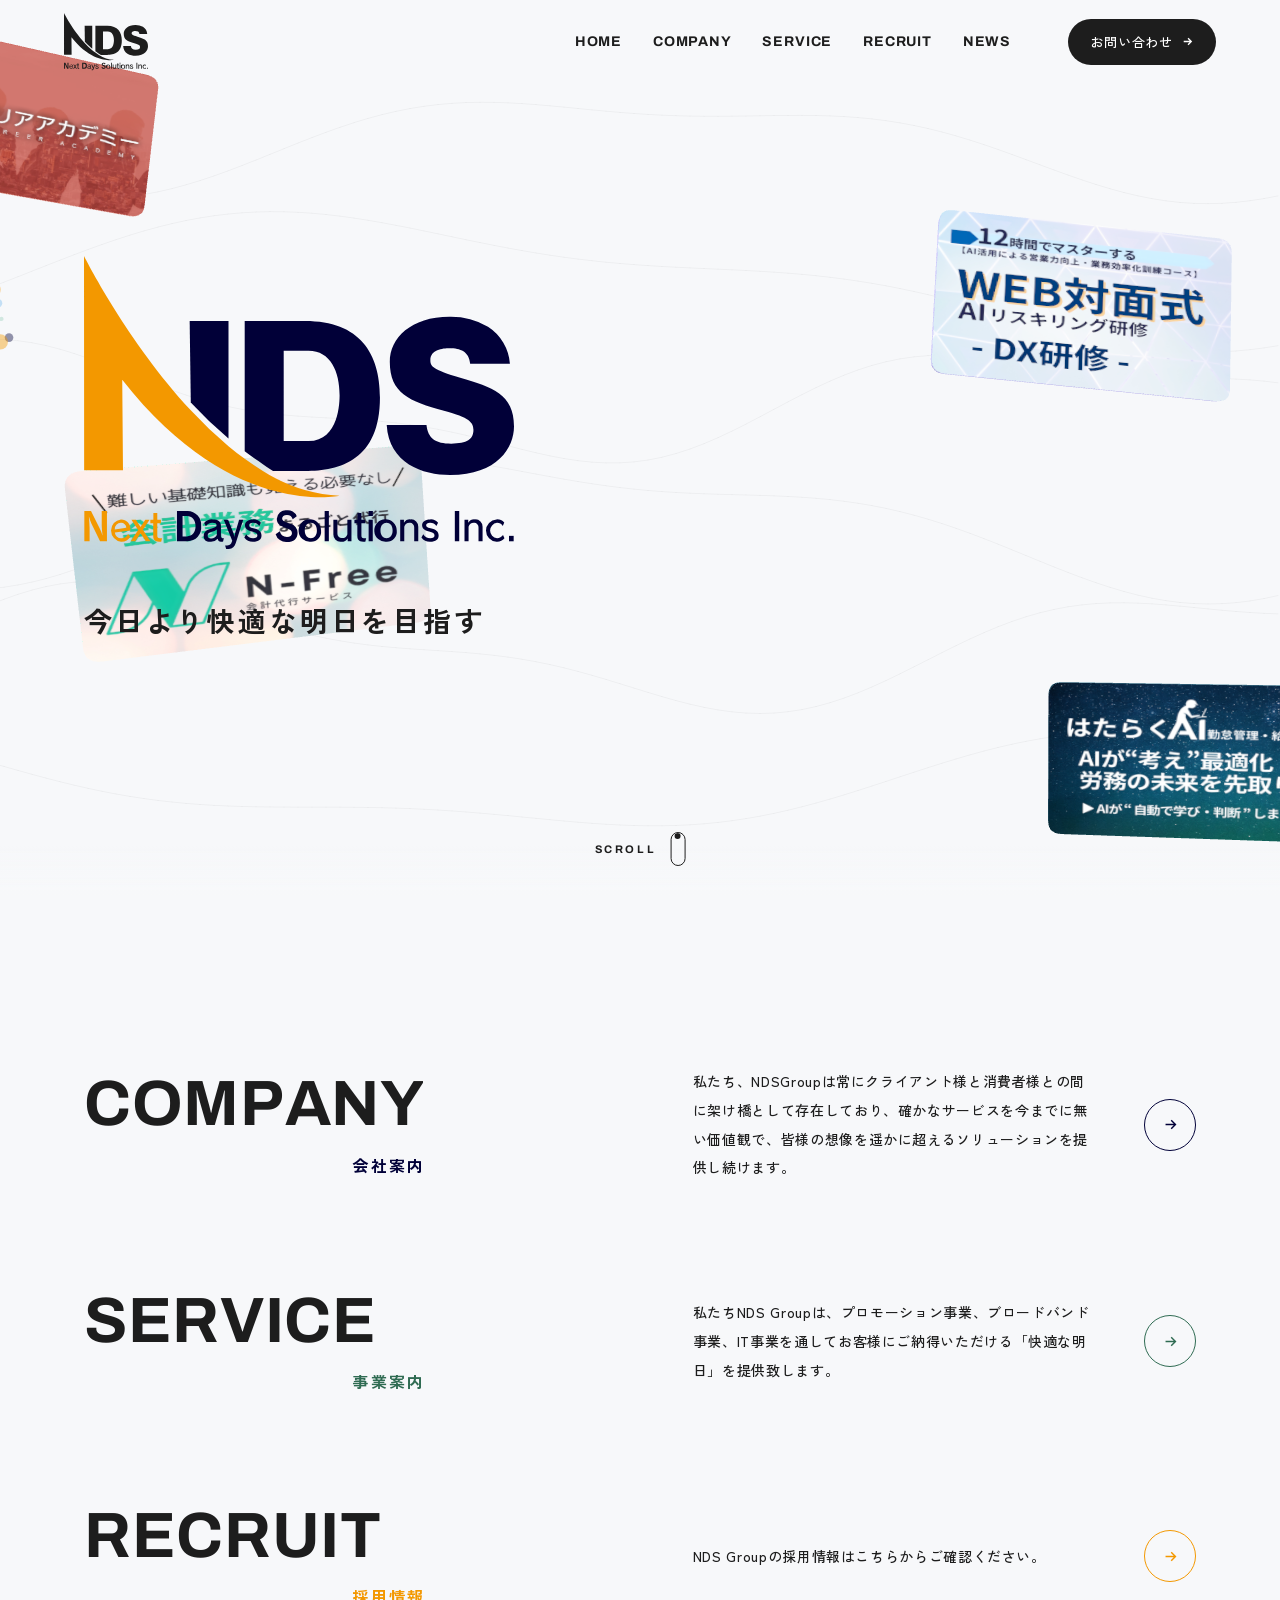
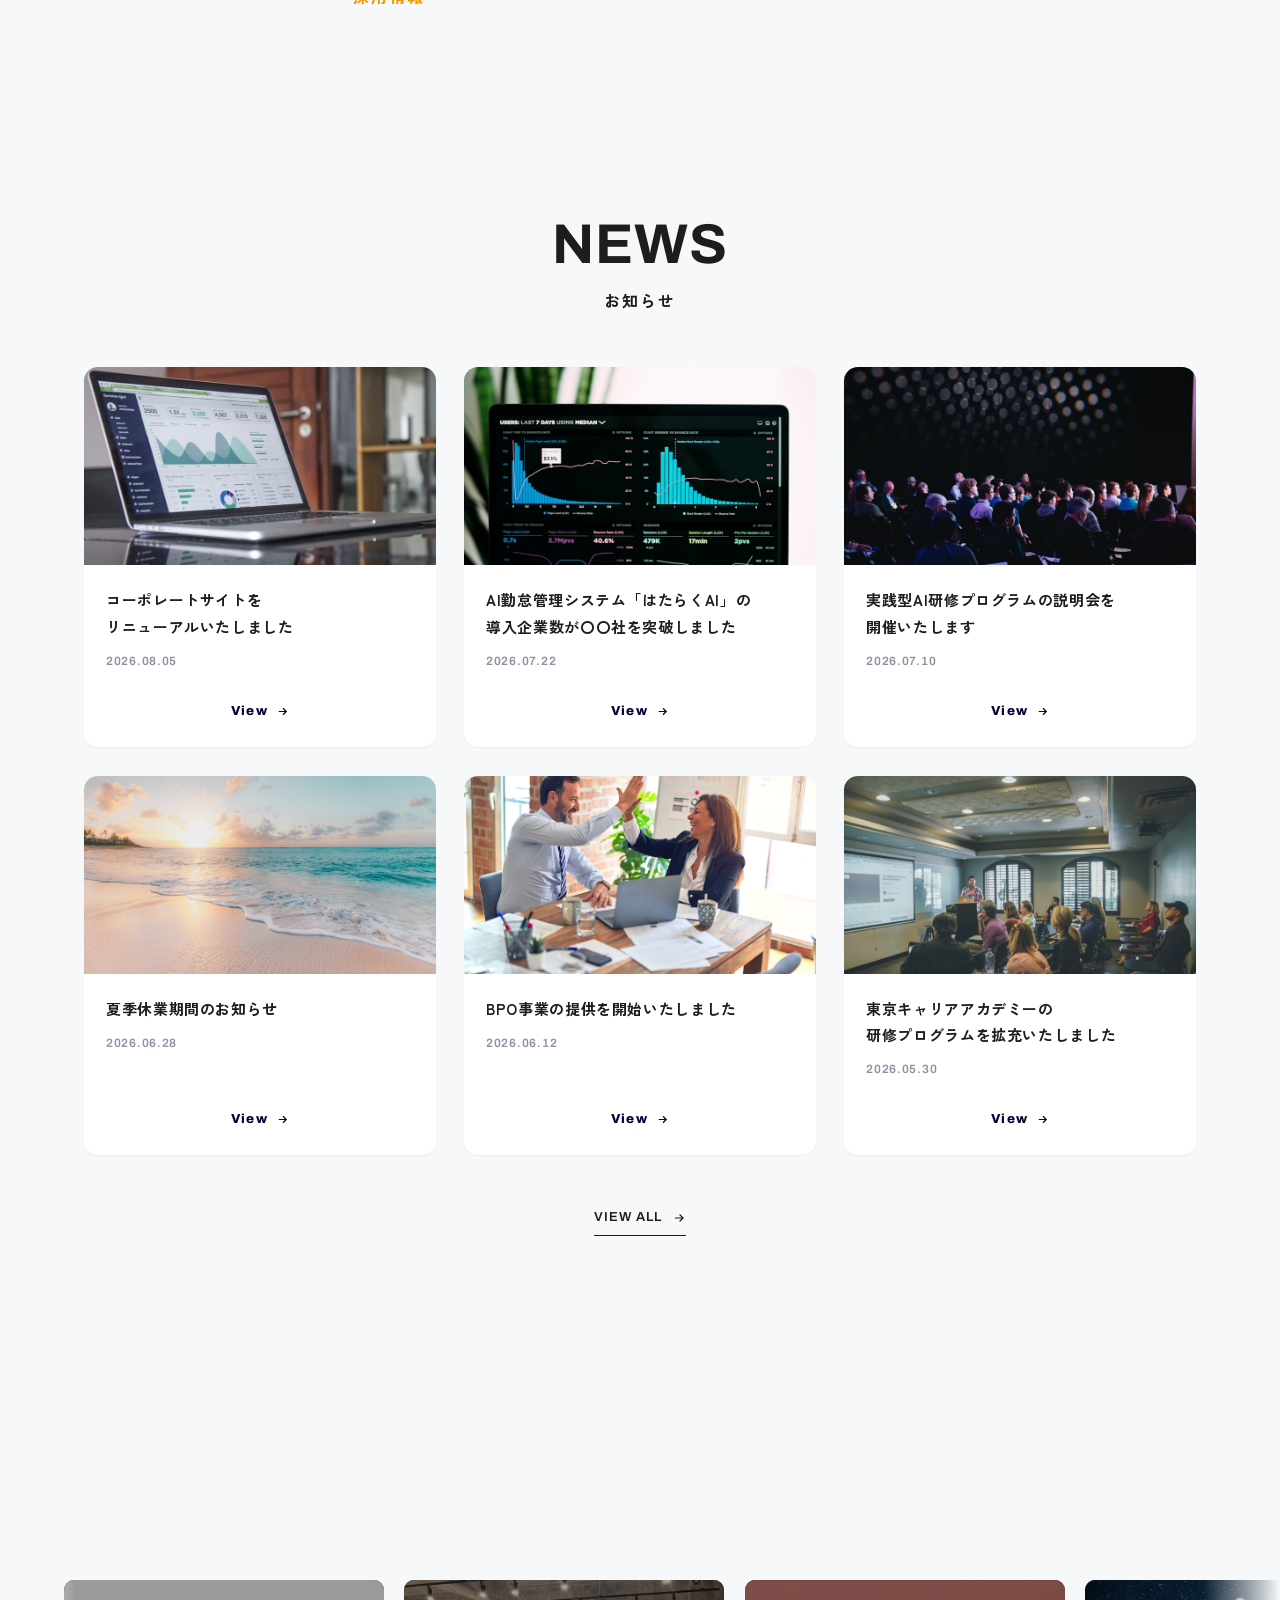
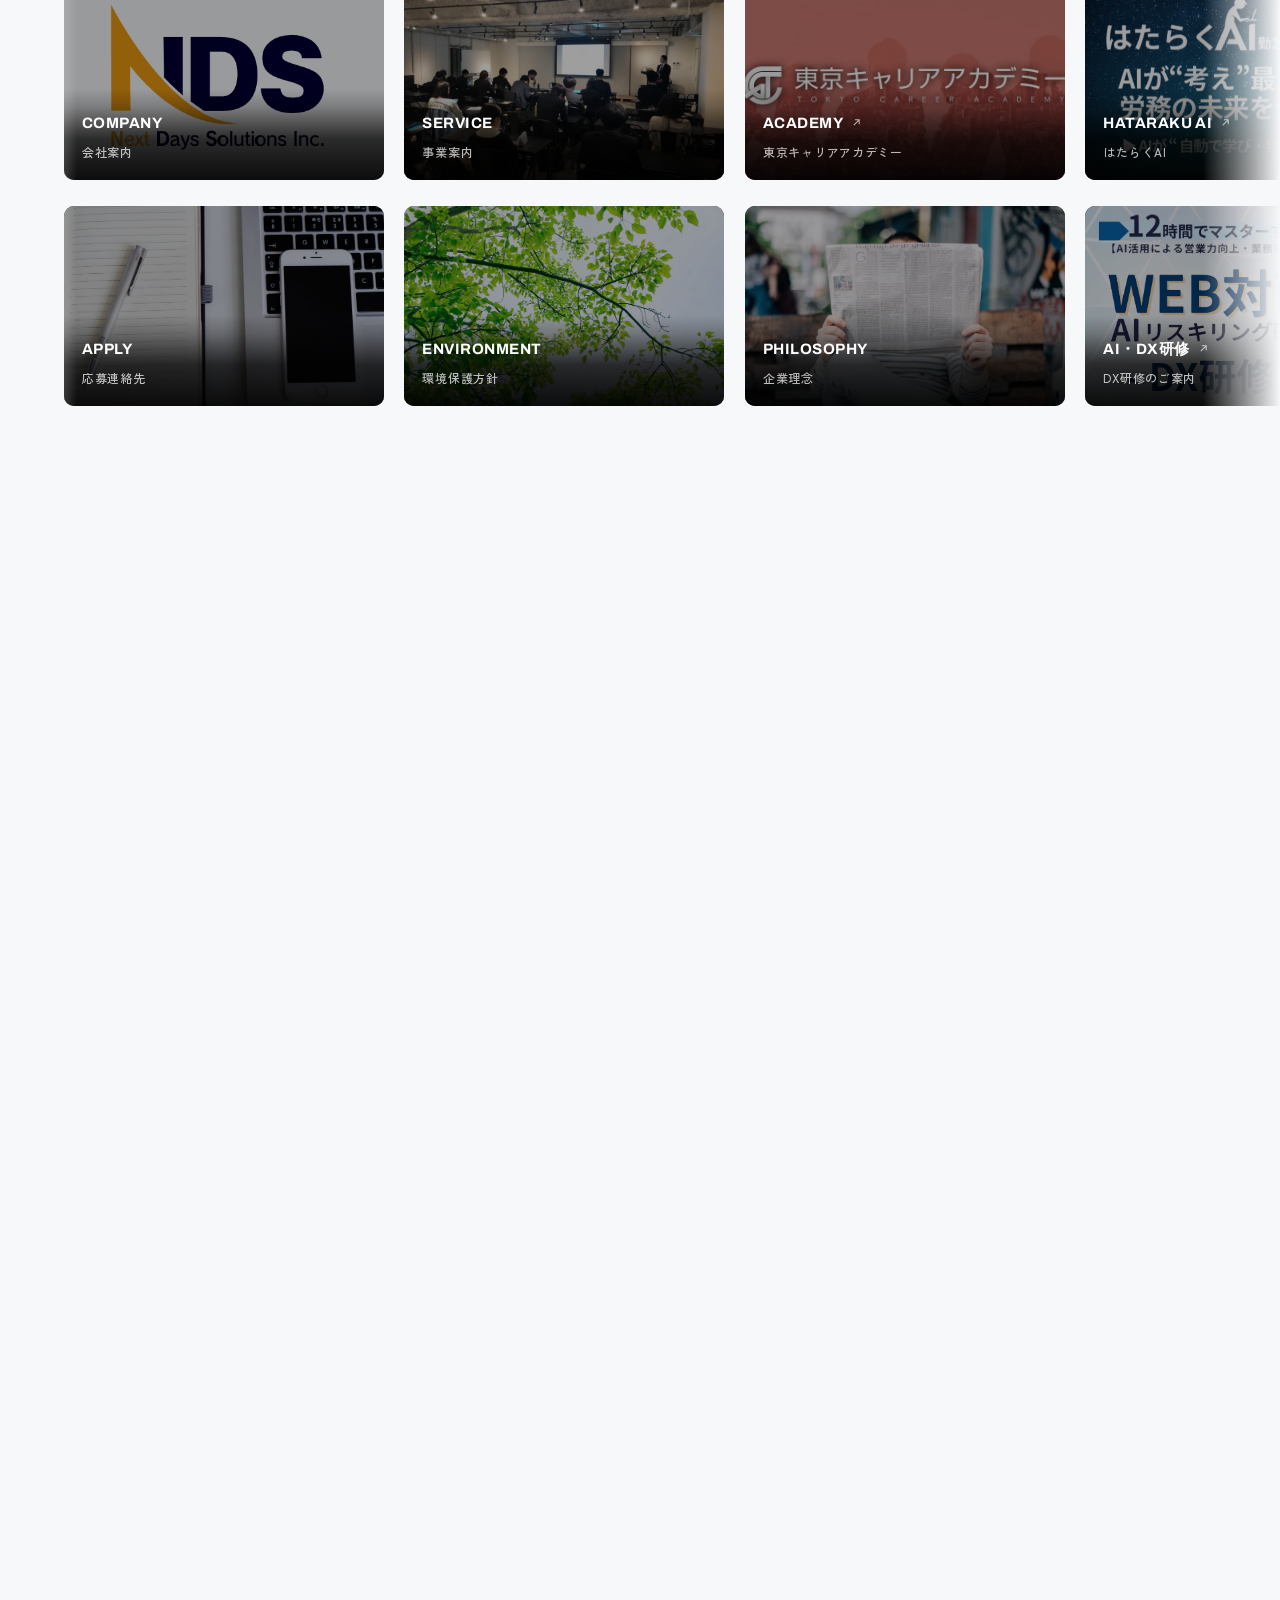
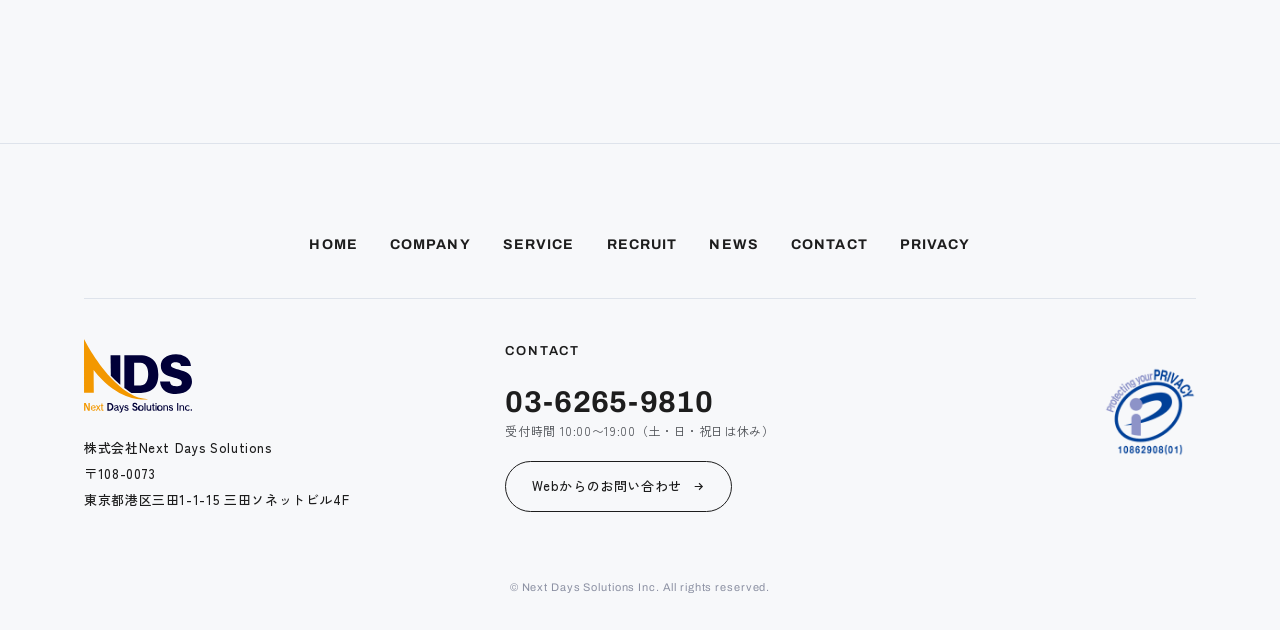
==== commit 5ee08d5b: "TOP のコンテンツ一覧で、toridori と BPO のカードを「Coming soon」にする JMAP・SD FOODS と同じく、写真の代わりに「Coming soon」を表示する（先方の要" ====
--- a/index.html
+++ b/index.html
@@ -437,8 +437,8 @@
               </span>
             </a>
             <a class="ct-card" href="service.html#toridori">
-              <span class="ct-card__thumb">
-                <img src="image/contents/toridori.jpg" alt="" loading="lazy">
+              <span class="ct-card__thumb ct-card__thumb--soon">
+                <span>Coming soon</span>
               </span>
               <span class="ct-card__meta">
                 <span class="ct-card__en">TORIDORI<svg class="ct-card__ext" viewBox="0 0 24 24" fill="none" stroke="currentColor" stroke-width="2" aria-hidden="true"><path d="M7 17L17 7M9 7h8v8" /></svg></span>
@@ -512,8 +512,8 @@
               </span>
             </a>
             <a class="ct-card" href="bpo.html">
-              <span class="ct-card__thumb">
-                <img src="image/contents/bpo.jpg" alt="" loading="lazy">
+              <span class="ct-card__thumb ct-card__thumb--soon">
+                <span>Coming soon</span>
               </span>
               <span class="ct-card__meta">
                 <span class="ct-card__en">BPO<svg class="ct-card__ext" viewBox="0 0 24 24" fill="none" stroke="currentColor" stroke-width="2" aria-hidden="true"><path d="M7 17L17 7M9 7h8v8" /></svg></span>
